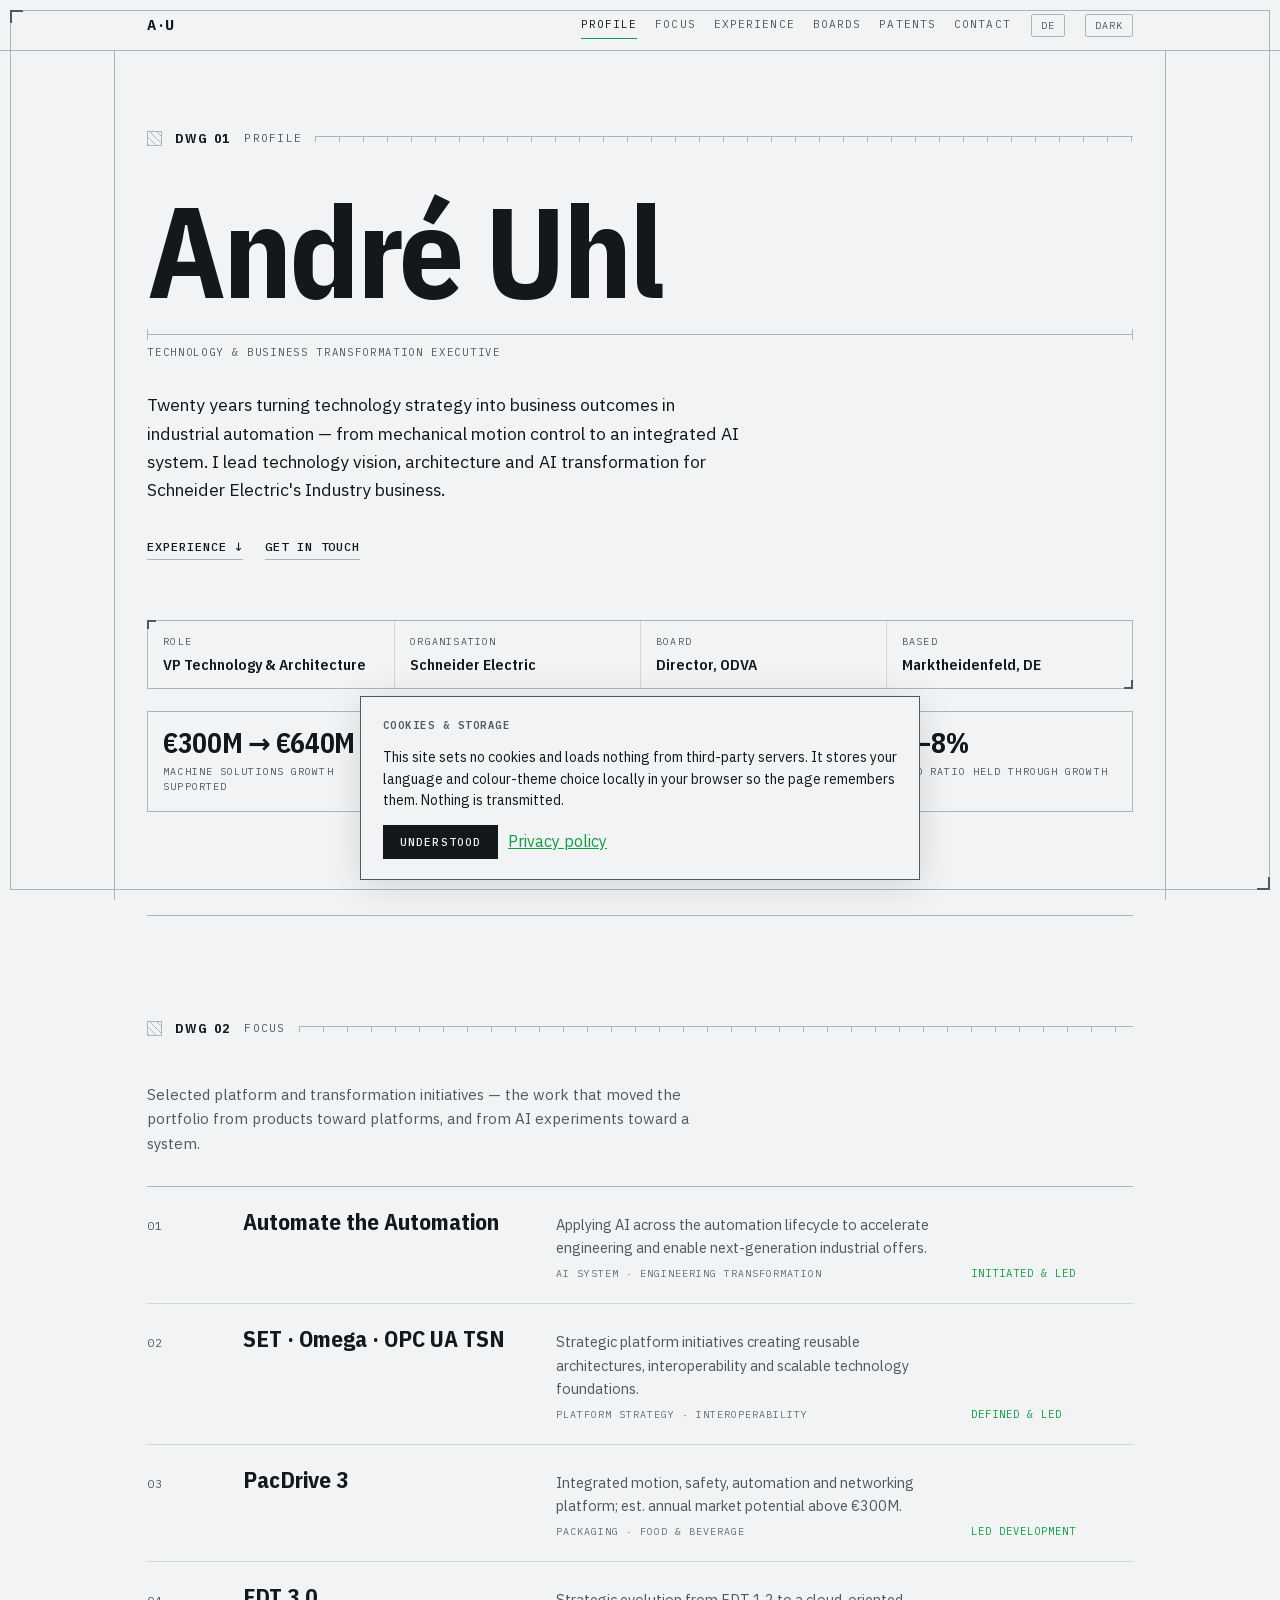
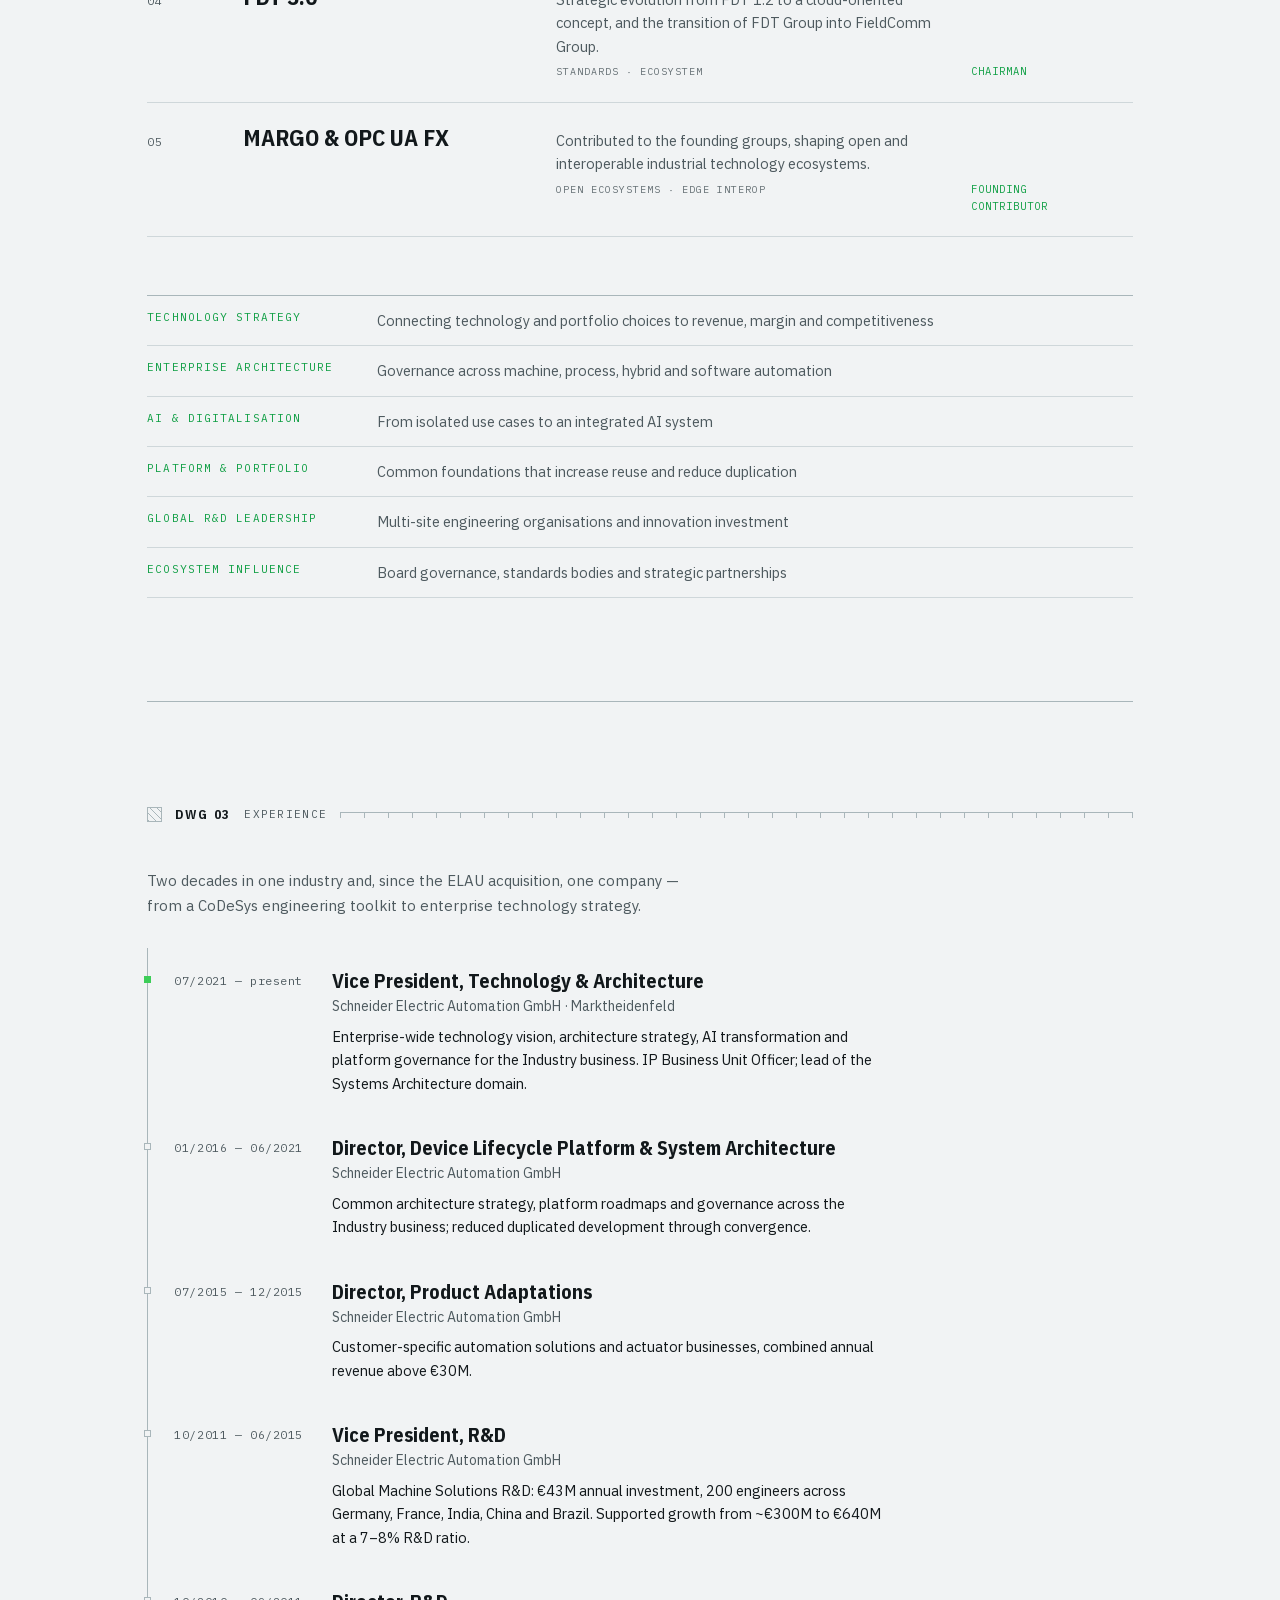
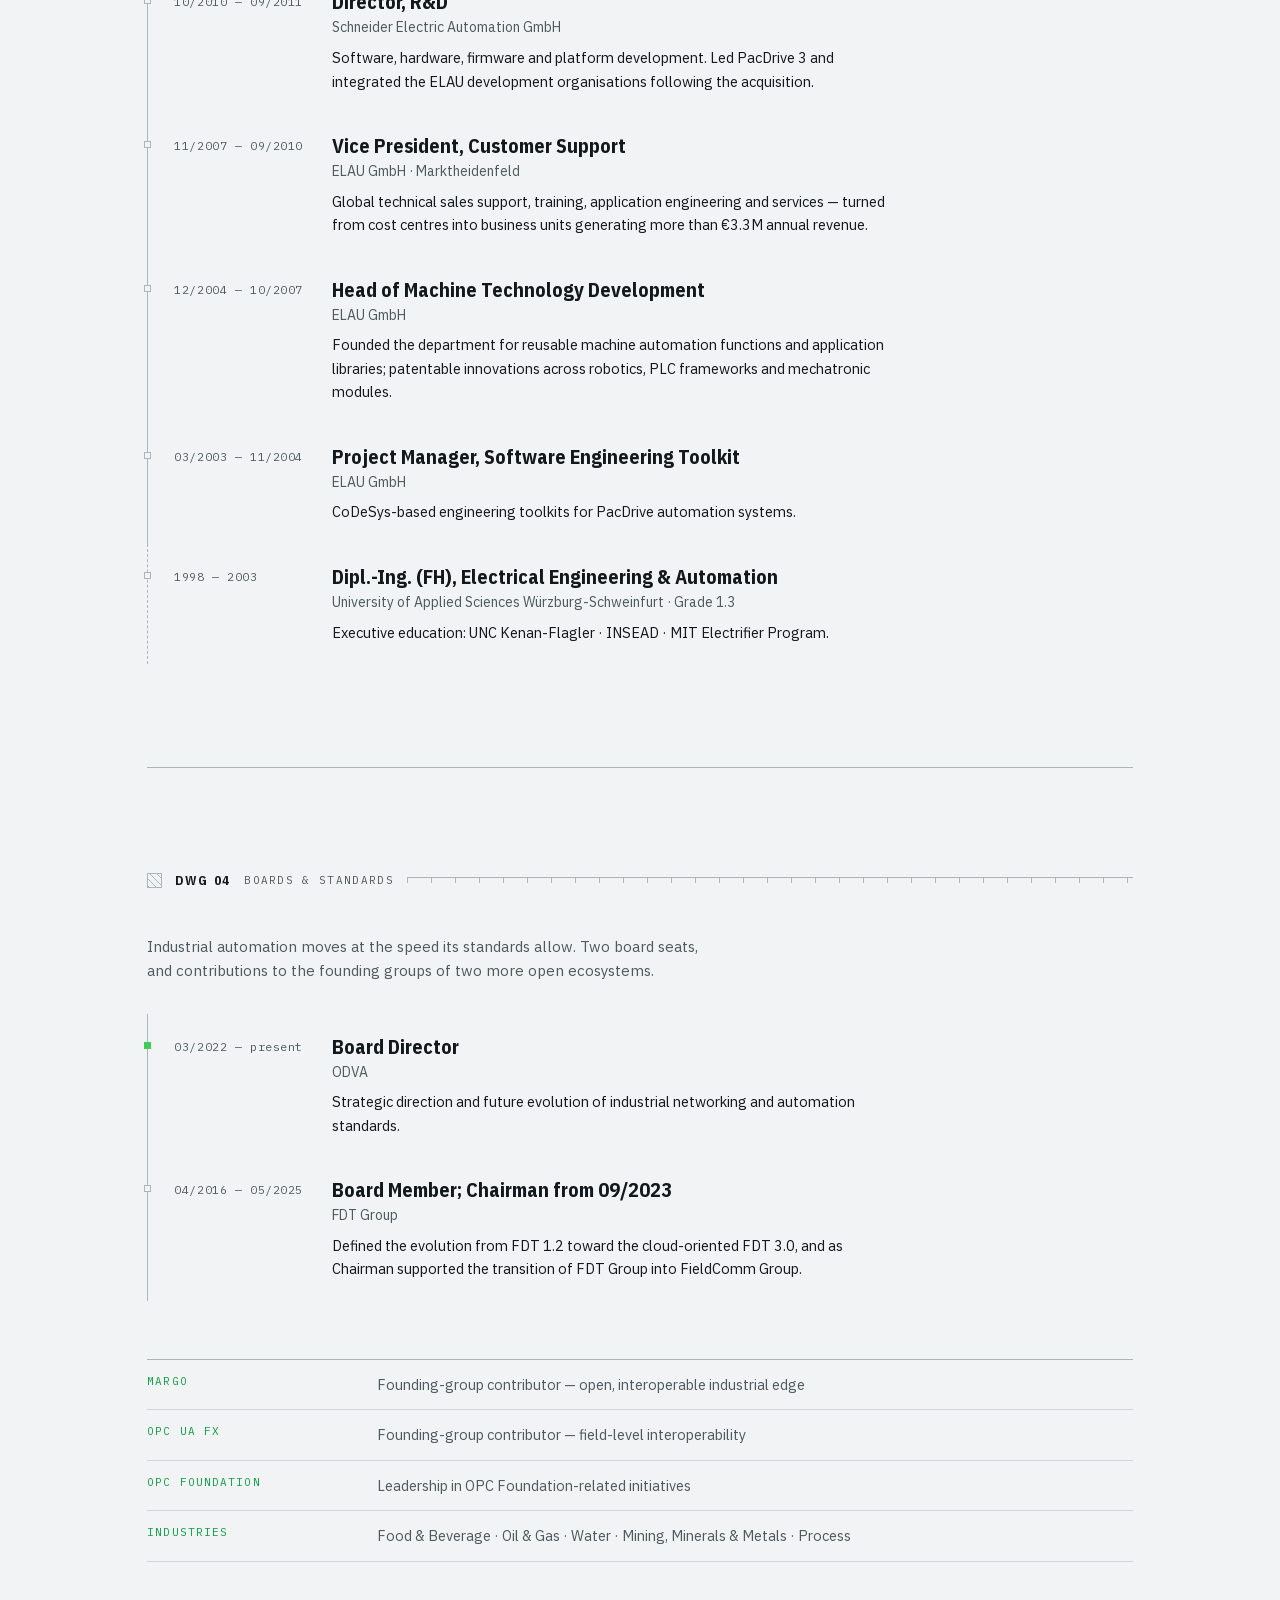
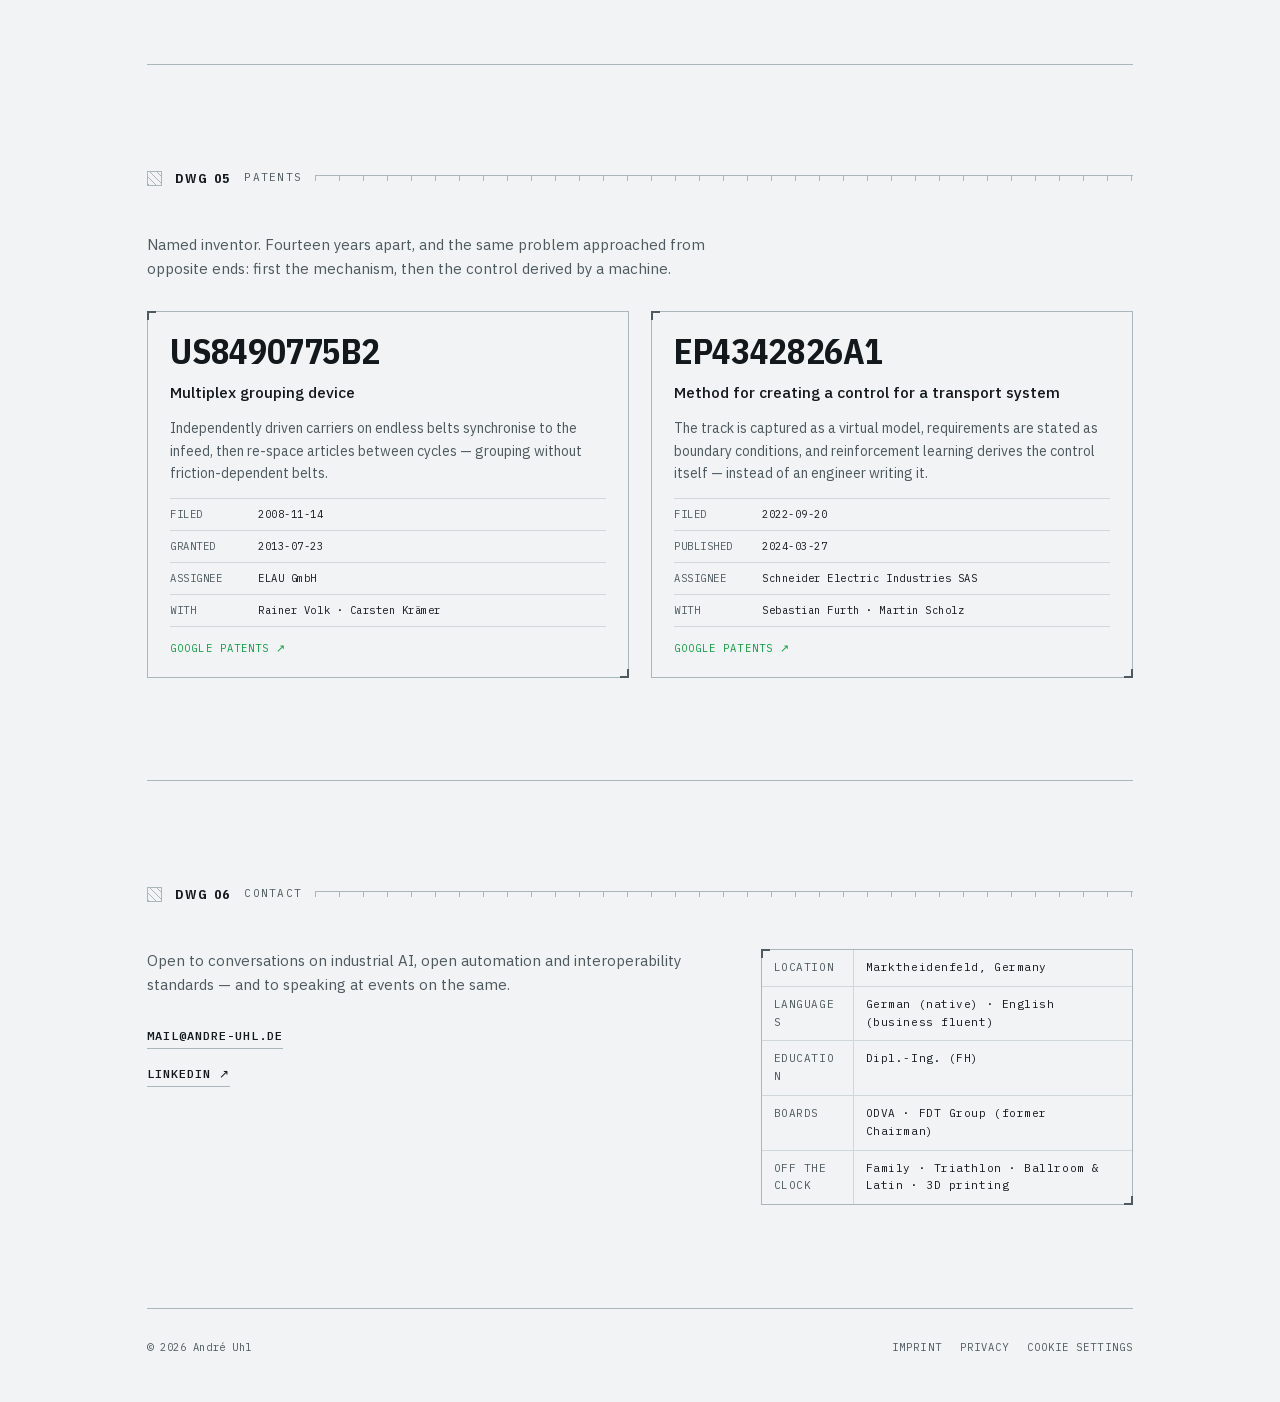
==== index.html @ a424da14 "Initial site Static personal site for André Uhl: profile, focus areas, career, boards, patents and c" ====
<!DOCTYPE html>
<html lang="en">
<head>
<meta charset="utf-8">
<meta name="viewport" content="width=device-width, initial-scale=1">
<title>André Uhl — VP Technology &amp; Architecture, Schneider Electric</title>
<meta name="description" content="André Uhl — Vice President, Technology &amp; Architecture at Schneider Electric. Industrial automation, AI transformation, platform strategy and enterprise architecture.">
<meta name="author" content="André Uhl">
<link rel="canonical" href="https://andre-uhl.de/">
<meta name="theme-color" content="#F1F3F4" media="(prefers-color-scheme: light)">
<meta name="theme-color" content="#0F1518" media="(prefers-color-scheme: dark)">
<link rel="icon" href="data:image/svg+xml,%3Csvg xmlns='http://www.w3.org/2000/svg' viewBox='0 0 64 64'%3E%3Crect width='64' height='64' fill='%230E9E43'/%3E%3Ctext x='32' y='45' font-family='monospace' font-size='30' font-weight='bold' text-anchor='middle' fill='white'%3EAU%3C/text%3E%3C/svg%3E">
<meta property="og:type" content="profile">
<meta property="og:url" content="https://andre-uhl.de/">
<meta property="og:title" content="André Uhl — VP Technology &amp; Architecture, Schneider Electric">
<meta property="og:description" content="Twenty years turning technology strategy into business outcomes in industrial automation — from mechanical motion control to an integrated AI system.">
<meta property="og:locale" content="en_GB">
<meta name="twitter:card" content="summary">
<link rel="preload" href="fonts/ibm-plex-sans-condensed-700.woff2" as="font" type="font/woff2" crossorigin>
<link rel="preload" href="fonts/ibm-plex-sans-400.woff2" as="font" type="font/woff2" crossorigin>

<script>
/* Applied before first paint so a saved theme never flashes the wrong ground. */
(function () {
  try {
    var t = localStorage.getItem('au-theme');
    if (t === 'dark' || t === 'light') document.documentElement.setAttribute('data-theme', t);
  } catch (e) {}
})();
</script>

<link rel="stylesheet" href="style.css">

</head>
<body>

<a class="skip" href="#profile">Skip to content</a>

<div class="rules" aria-hidden="true"><div class="rules-inner"><span></span></div></div>
<div class="sheet-frame" aria-hidden="true"></div>

<div class="xhair" id="xh" aria-hidden="true">
  <div class="xh-v" id="xhV"></div>
  <div class="xh-h" id="xhH"></div>
  <div class="xh-r" id="xhR">X 0000 · Y 0000</div>
</div>

<div class="gauge" aria-hidden="true">
  <div class="gauge-track"></div>
  <div class="gauge-tick" id="gTick"></div>
  <div class="gauge-pct"  id="gPct">000%</div>
</div>

<header id="hdr">
  <div class="bar">
    <span class="mark">A·U</span>
    <nav id="nav">
      <a href="#profile">Profile</a>
      <a href="#focus">Focus</a>
      <a href="#experience">Experience</a>
      <a href="#boards">Boards</a>
      <a href="#patents">Patents</a>
      <a href="#contact">Contact</a>
    </nav>
    <button class="toggle" id="langBtn" type="button" aria-label="Sprache wechseln / Switch language">DE</button>
    <button class="toggle" id="themeBtn" type="button" aria-label="Switch colour theme">Dark</button>
  </div>
</header>

<main class="wrap">

  <!-- ============ 01 · PROFILE ============ -->
  <section id="profile" class="hero">
    <div class="sheet-no"><em aria-hidden="true"></em><b>DWG 01</b><i>Profile</i><u aria-hidden="true"></u></div>

    <h1><span class="n">André&nbsp;Uhl<span class="ext" aria-hidden="true"><i></i><i></i><b id="wLabel">&nbsp;</b></span></span></h1>

    <div class="dim">
      <div class="dim-line"></div>
      <span class="dim-label">Technology &amp; Business Transformation Executive</span>
    </div>

    <p class="pitch">
      Twenty years turning technology strategy into business outcomes in industrial
      automation — from mechanical motion control to an integrated AI system.
      I lead technology vision, architecture and AI transformation for Schneider
      Electric's Industry business.
    </p>

    <div class="hero-actions">
      <a class="link" href="#experience">Experience ↓</a>
      <a class="link" href="#contact">Get in touch</a>
    </div>

    <dl class="idstrip reg">
      <div><dt>Role</dt><dd>VP Technology &amp; Architecture</dd></div>
      <div><dt>Organisation</dt><dd>Schneider Electric</dd></div>
      <div><dt>Board</dt><dd>Director, ODVA</dd></div>
      <div><dt>Based</dt><dd>Marktheidenfeld, DE</dd></div>
    </dl>

    <div class="metrics">
      <div><b>€300M → €640M</b><span>Machine Solutions growth supported</span></div>
      <div><b>€43M</b><span>Annual R&amp;D investment directed</span></div>
      <div><b>200 / 5</b><span>Engineers led, across five countries</span></div>
      <div><b>7–8%</b><span>R&amp;D ratio held through growth</span></div>
    </div>
  </section>

  <!-- ============ 02 · FOCUS ============ -->
  <section id="focus">
    <div class="sheet-no"><em aria-hidden="true"></em><b>DWG 02</b><i>Focus</i><u aria-hidden="true"></u></div>
    <p class="lede">
      Selected platform and transformation initiatives — the work that moved the
      portfolio from products toward platforms, and from AI experiments toward a system.
    </p>

    <div class="plist">
      <div class="prow">
        <span class="p-item">01</span>
        <span class="p-name">Automate the Automation</span>
        <span class="p-desc">Applying AI across the automation lifecycle to accelerate engineering and enable next-generation industrial offers.</span>
        <span class="p-spec">AI system · Engineering transformation</span>
        <span class="p-stat">Initiated &amp; led</span>
      </div>
      <div class="prow">
        <span class="p-item">02</span>
        <span class="p-name">SET · Omega · OPC UA TSN</span>
        <span class="p-desc">Strategic platform initiatives creating reusable architectures, interoperability and scalable technology foundations.</span>
        <span class="p-spec">Platform strategy · Interoperability</span>
        <span class="p-stat">Defined &amp; led</span>
      </div>
      <div class="prow">
        <span class="p-item">03</span>
        <span class="p-name">PacDrive 3</span>
        <span class="p-desc">Integrated motion, safety, automation and networking platform; est. annual market potential above €300M.</span>
        <span class="p-spec">Packaging · Food &amp; Beverage</span>
        <span class="p-stat">Led development</span>
      </div>
      <div class="prow">
        <span class="p-item">04</span>
        <span class="p-name">FDT 3.0</span>
        <span class="p-desc">Strategic evolution from FDT 1.2 to a cloud-oriented concept, and the transition of FDT Group into FieldComm Group.</span>
        <span class="p-spec">Standards · Ecosystem</span>
        <span class="p-stat">Chairman</span>
      </div>
      <div class="prow">
        <span class="p-item">05</span>
        <span class="p-name">MARGO &amp; OPC UA FX</span>
        <span class="p-desc">Contributed to the founding groups, shaping open and interoperable industrial technology ecosystems.</span>
        <span class="p-spec">Open ecosystems · Edge interop</span>
        <span class="p-stat">Founding contributor</span>
      </div>
    </div>

    <dl class="caps">
      <div class="cap"><dt>Technology strategy</dt><dd>Connecting technology and portfolio choices to revenue, margin and competitiveness</dd></div>
      <div class="cap"><dt>Enterprise architecture</dt><dd>Governance across machine, process, hybrid and software automation</dd></div>
      <div class="cap"><dt>AI &amp; digitalisation</dt><dd>From isolated use cases to an integrated AI system</dd></div>
      <div class="cap"><dt>Platform &amp; portfolio</dt><dd>Common foundations that increase reuse and reduce duplication</dd></div>
      <div class="cap"><dt>Global R&amp;D leadership</dt><dd>Multi-site engineering organisations and innovation investment</dd></div>
      <div class="cap"><dt>Ecosystem influence</dt><dd>Board governance, standards bodies and strategic partnerships</dd></div>
    </dl>
  </section>

  <!-- ============ 03 · EXPERIENCE ============ -->
  <section id="experience">
    <div class="sheet-no"><em aria-hidden="true"></em><b>DWG 03</b><i>Experience</i><u aria-hidden="true"></u></div>
    <p class="lede">
      Two decades in one industry and, since the ELAU acquisition, one company —
      from a CoDeSys engineering toolkit to enterprise technology strategy.
    </p>

    <div class="tl">
      <div class="trow now">
        <span class="t-year">07/2021 — present</span>
        <span>
          <span class="t-role">Vice President, Technology &amp; Architecture</span>
          <span class="t-org">Schneider Electric Automation GmbH · Marktheidenfeld</span>
          <span class="t-note">Enterprise-wide technology vision, architecture strategy, AI transformation and platform governance for the Industry business. IP Business Unit Officer; lead of the Systems Architecture domain.</span>
        </span>
      </div>
      <div class="trow">
        <span class="t-year">01/2016 — 06/2021</span>
        <span>
          <span class="t-role">Director, Device Lifecycle Platform &amp; System Architecture</span>
          <span class="t-org">Schneider Electric Automation GmbH</span>
          <span class="t-note">Common architecture strategy, platform roadmaps and governance across the Industry business; reduced duplicated development through convergence.</span>
        </span>
      </div>
      <div class="trow">
        <span class="t-year">07/2015 — 12/2015</span>
        <span>
          <span class="t-role">Director, Product Adaptations</span>
          <span class="t-org">Schneider Electric Automation GmbH</span>
          <span class="t-note">Customer-specific automation solutions and actuator businesses, combined annual revenue above €30M.</span>
        </span>
      </div>
      <div class="trow">
        <span class="t-year">10/2011 — 06/2015</span>
        <span>
          <span class="t-role">Vice President, R&amp;D</span>
          <span class="t-org">Schneider Electric Automation GmbH</span>
          <span class="t-note">Global Machine Solutions R&amp;D: €43M annual investment, 200 engineers across Germany, France, India, China and Brazil. Supported growth from ~€300M to €640M at a 7–8% R&amp;D ratio.</span>
        </span>
      </div>
      <div class="trow">
        <span class="t-year">10/2010 — 09/2011</span>
        <span>
          <span class="t-role">Director, R&amp;D</span>
          <span class="t-org">Schneider Electric Automation GmbH</span>
          <span class="t-note">Software, hardware, firmware and platform development. Led PacDrive 3 and integrated the ELAU development organisations following the acquisition.</span>
        </span>
      </div>
      <div class="trow">
        <span class="t-year">11/2007 — 09/2010</span>
        <span>
          <span class="t-role">Vice President, Customer Support</span>
          <span class="t-org">ELAU GmbH · Marktheidenfeld</span>
          <span class="t-note">Global technical sales support, training, application engineering and services — turned from cost centres into business units generating more than €3.3M annual revenue.</span>
        </span>
      </div>
      <div class="trow">
        <span class="t-year">12/2004 — 10/2007</span>
        <span>
          <span class="t-role">Head of Machine Technology Development</span>
          <span class="t-org">ELAU GmbH</span>
          <span class="t-note">Founded the department for reusable machine automation functions and application libraries; patentable innovations across robotics, PLC frameworks and mechatronic modules.</span>
        </span>
      </div>
      <div class="trow">
        <span class="t-year">03/2003 — 11/2004</span>
        <span>
          <span class="t-role">Project Manager, Software Engineering Toolkit</span>
          <span class="t-org">ELAU GmbH</span>
          <span class="t-note">CoDeSys-based engineering toolkits for PacDrive automation systems.</span>
        </span>
      </div>
      <div class="trow edu">
        <span class="t-year">1998 — 2003</span>
        <span>
          <span class="t-role">Dipl.-Ing. (FH), Electrical Engineering &amp; Automation</span>
          <span class="t-org">University of Applied Sciences Würzburg-Schweinfurt · Grade 1.3</span>
          <span class="t-note">Executive education: UNC Kenan-Flagler · INSEAD · MIT Electrifier Program.</span>
        </span>
      </div>
    </div>
  </section>

  <!-- ============ 04 · BOARDS ============ -->
  <section id="boards">
    <div class="sheet-no"><em aria-hidden="true"></em><b>DWG 04</b><i>Boards &amp; Standards</i><u aria-hidden="true"></u></div>
    <p class="lede">
      Industrial automation moves at the speed its standards allow. Two board seats,
      and contributions to the founding groups of two more open ecosystems.
    </p>

    <div class="tl">
      <div class="trow now">
        <span class="t-year">03/2022 — present</span>
        <span>
          <span class="t-role">Board Director</span>
          <span class="t-org">ODVA</span>
          <span class="t-note">Strategic direction and future evolution of industrial networking and automation standards.</span>
        </span>
      </div>
      <div class="trow">
        <span class="t-year">04/2016 — 05/2025</span>
        <span>
          <span class="t-role">Board Member; Chairman from 09/2023</span>
          <span class="t-org">FDT Group</span>
          <span class="t-note">Defined the evolution from FDT 1.2 toward the cloud-oriented FDT 3.0, and as Chairman supported the transition of FDT Group into FieldComm Group.</span>
        </span>
      </div>
    </div>

    <dl class="caps">
      <div class="cap"><dt>MARGO</dt><dd>Founding-group contributor — open, interoperable industrial edge</dd></div>
      <div class="cap"><dt>OPC UA FX</dt><dd>Founding-group contributor — field-level interoperability</dd></div>
      <div class="cap"><dt>OPC Foundation</dt><dd>Leadership in OPC Foundation-related initiatives</dd></div>
      <div class="cap"><dt>Industries</dt><dd>Food &amp; Beverage · Oil &amp; Gas · Water · Mining, Minerals &amp; Metals · Process</dd></div>
    </dl>
  </section>

  <!-- ============ 05 · PATENTS ============ -->
  <section id="patents">
    <div class="sheet-no"><em aria-hidden="true"></em><b>DWG 05</b><i>Patents</i><u aria-hidden="true"></u></div>
    <p class="lede">
      Named inventor. Fourteen years apart, and the same problem approached from
      opposite ends: first the mechanism, then the control derived by a machine.
    </p>

    <div class="pats">
      <a class="pat reg" href="https://patents.google.com/patent/US8490775B2/en" rel="noopener">
        <span class="pat-no">US8490775B2</span>
        <span class="pat-title">Multiplex grouping device</span>
        <p class="pat-sum">
          Independently driven carriers on endless belts synchronise to the infeed, then
          re-space articles between cycles — grouping without friction-dependent belts.
        </p>
        <dl class="pat-meta">
          <dt>Filed</dt><dd>2008-11-14</dd>
          <dt>Granted</dt><dd>2013-07-23</dd>
          <dt>Assignee</dt><dd>ELAU GmbH</dd>
          <dt>With</dt><dd>Rainer Volk · Carsten Krämer</dd>
        </dl>
        <span class="pat-go">Google Patents ↗</span>
      </a>

      <a class="pat reg" href="https://patents.google.com/patent/EP4342826A1/en" rel="noopener">
        <span class="pat-no">EP4342826A1</span>
        <span class="pat-title">Method for creating a control for a transport system</span>
        <p class="pat-sum">
          The track is captured as a virtual model, requirements are stated as boundary
          conditions, and reinforcement learning derives the control itself — instead of
          an engineer writing it.
        </p>
        <dl class="pat-meta">
          <dt>Filed</dt><dd>2022-09-20</dd>
          <dt>Published</dt><dd>2024-03-27</dd>
          <dt>Assignee</dt><dd>Schneider Electric Industries SAS</dd>
          <dt>With</dt><dd>Sebastian Furth · Martin Scholz</dd>
        </dl>
        <span class="pat-go">Google Patents ↗</span>
      </a>
    </div>
  </section>

  <!-- ============ 06 · CONTACT ============ -->
  <section id="contact">
    <div class="sheet-no"><em aria-hidden="true"></em><b>DWG 06</b><i>Contact</i><u aria-hidden="true"></u></div>

    <div class="contact-grid">
      <div>
        <p class="lede">
          Open to conversations on industrial AI, open automation and interoperability
          standards — and to speaking at events on the same.
        </p>
        <div class="contact-links">
          <a class="link" href="mailto:mail@andre-uhl.de">mail@andre-uhl.de</a>
          <a class="link" href="https://de.linkedin.com/in/andre-uhl-8403a011" rel="noopener">LinkedIn ↗</a>
        </div>
      </div>

      <div class="tblock reg">
        <dl>
          <dt>Location</dt><dd>Marktheidenfeld, Germany</dd>
          <dt>Languages</dt><dd>German (native) · English (business fluent)</dd>
          <dt>Education</dt><dd>Dipl.-Ing. (FH)</dd>
          <dt>Boards</dt><dd>ODVA · FDT Group (former Chairman)</dd>
          <dt>Off the clock</dt><dd>Family · Triathlon · Ballroom &amp; Latin · 3D printing</dd>
        </dl>
      </div>
    </div>
  </section>

  <footer>
    <p>© <span id="yr">2026</span> André Uhl</p>
    <nav class="foot-links">
      <a href="impressum.html">Imprint</a>
      <a href="datenschutz.html">Privacy</a>
      <button type="button" id="consentReopen">Cookie settings</button>
    </nav>
  </footer>

</main>

<div class="consent" id="consent" role="region" aria-labelledby="consentTitle" hidden>
  <h2 id="consentTitle">Cookies &amp; storage</h2>
  <p id="consentBody">
    This site sets no cookies and loads nothing from third-party servers. It stores
    your language and colour-theme choice locally in your browser so the page
    remembers them. Nothing is transmitted.
  </p>
  <div class="consent-actions">
    <button class="btn" id="consentAccept" type="button">Understood</button>
    <button class="btn btn-ghost" id="consentReject" type="button" hidden>Essential only</button>
    <a href="datenschutz.html" id="consentMore">Privacy policy</a>
  </div>
</div>

<script>
(function () {
  var root = document.documentElement;
  var btn  = document.getElementById('themeBtn');
  var mqD  = window.matchMedia('(prefers-color-scheme: dark)');
  var mqM  = window.matchMedia('(prefers-reduced-motion: reduce)');

  /* ---- theme -------------------------------------------------- */
  function isDark() {
    var t = root.getAttribute('data-theme');
    return t ? t === 'dark' : mqD.matches;
  }
  function label() { btn.textContent = isDark() ? 'Light' : 'Dark'; }
  label();

  btn.addEventListener('click', function () {
    var next = isDark() ? 'light' : 'dark';
    root.setAttribute('data-theme', next);
    try { localStorage.setItem('au-theme', next); } catch (e) {}
    label();
  });
  mqD.addEventListener('change', label);

  document.getElementById('yr').textContent = new Date().getFullYear();

  /* ---- configuration ----------------------------------------- */
  /* Flip to true only when a real analytics tool is added. The notice then
     becomes a genuine two-choice consent gate instead of an FYI. */
  var ANALYTICS_ENABLED = false;

  /* ---- i18n --------------------------------------------------- */
  var DE = {
  "Skip to content": "Zum Inhalt springen",
  "Profile": "Profil",
  "Focus": "Schwerpunkte",
  "Experience": "Werdegang",
  "Boards": "Gremien",
  "Patents": "Patente",
  "Contact": "Kontakt",
  "Dark": "Dunkel",
  "Light": "Hell",
  "Technology & Business Transformation Executive": "Executive für Technologie- und Business-Transformation",
  "Twenty years turning technology strategy into business outcomes in industrial automation — from mechanical motion control to an integrated AI system. I lead technology vision, architecture and AI transformation for Schneider Electric's Industry business.": "Seit zwanzig Jahren übersetze ich Technologiestrategie in messbare Geschäftsergebnisse der industriellen Automatisierung — von mechanischer Antriebstechnik bis zu einem integrierten KI-System. Ich verantworte Technologievision, Architektur und KI-Transformation für das Industriegeschäft von Schneider Electric.",
  "Experience ↓": "Werdegang ↓",
  "Get in touch": "Kontakt aufnehmen",
  "Role": "Position",
  "VP Technology & Architecture": "VP Technologie & Architektur",
  "Organisation": "Unternehmen",
  "Board": "Gremium",
  "Based": "Standort",
  "Machine Solutions growth supported": "Begleitetes Wachstum Machine Solutions",
  "Annual R&D investment directed": "Verantwortetes F&E-Budget p. a.",
  "Engineers led, across five countries": "Geführte Ingenieure in fünf Ländern",
  "R&D ratio held through growth": "F&E-Quote über das Wachstum gehalten",
  "Selected platform and transformation initiatives — the work that moved the portfolio from products toward platforms, and from AI experiments toward a system.": "Ausgewählte Plattform- und Transformationsinitiativen — die Arbeit, die das Portfolio von Produkten zu Plattformen geführt hat und von KI-Experimenten zu einem System.",
  "Applying AI across the automation lifecycle to accelerate engineering and enable next-generation industrial offers.": "KI über den gesamten Automatisierungslebenszyklus, um Engineering zu beschleunigen und Angebote der nächsten Generation zu ermöglichen.",
  "AI system · Engineering transformation": "KI-System · Engineering-Transformation",
  "Initiated & led": "Initiiert & geleitet",
  "Strategic platform initiatives creating reusable architectures, interoperability and scalable technology foundations.": "Strategische Plattforminitiativen für wiederverwendbare Architekturen, Interoperabilität und skalierbare Technologiegrundlagen.",
  "Platform strategy · Interoperability": "Plattformstrategie · Interoperabilität",
  "Defined & led": "Definiert & geleitet",
  "Integrated motion, safety, automation and networking platform; est. annual market potential above €300M.": "Integrierte Plattform für Motion, Safety, Automatisierung und Netzwerk; geschätztes Marktpotenzial über €300M p. a.",
  "Packaging · Food & Beverage": "Verpackung · Food & Beverage",
  "Led development": "Entwicklung geleitet",
  "Strategic evolution from FDT 1.2 to a cloud-oriented concept, and the transition of FDT Group into FieldComm Group.": "Strategische Weiterentwicklung von FDT 1.2 zu einem cloud-orientierten Konzept und Überführung der FDT Group in die FieldComm Group.",
  "Standards · Ecosystem": "Standards · Ökosystem",
  "Chairman": "Vorsitzender",
  "Contributed to the founding groups, shaping open and interoperable industrial technology ecosystems.": "Mitwirkung in den Gründungsgruppen zur Gestaltung offener und interoperabler industrieller Technologie-Ökosysteme.",
  "Open ecosystems · Edge interop": "Offene Ökosysteme · Edge-Interoperabilität",
  "Founding contributor": "Gründungsmitglied",
  "Technology strategy": "Technologiestrategie",
  "Connecting technology and portfolio choices to revenue, margin and competitiveness": "Technologie- und Portfolioentscheidungen mit Umsatz, Marge und Wettbewerbsfähigkeit verbinden",
  "Enterprise architecture": "Unternehmensarchitektur",
  "Governance across machine, process, hybrid and software automation": "Governance über Machine-, Process-, Hybrid- und Software-Automatisierung",
  "AI & digitalisation": "KI & Digitalisierung",
  "From isolated use cases to an integrated AI system": "Von isolierten Use Cases zu einem integrierten KI-System",
  "Platform & portfolio": "Plattform & Portfolio",
  "Common foundations that increase reuse and reduce duplication": "Gemeinsame Grundlagen für mehr Wiederverwendung und weniger Doppelarbeit",
  "Global R&D leadership": "Globale F&E-Führung",
  "Multi-site engineering organisations and innovation investment": "Standortübergreifende Engineering-Organisationen und Innovationsinvestitionen",
  "Ecosystem influence": "Einfluss im Ökosystem",
  "Board governance, standards bodies and strategic partnerships": "Gremienarbeit, Standardisierungsorganisationen und strategische Partnerschaften",
  "Two decades in one industry and, since the ELAU acquisition, one company — from a CoDeSys engineering toolkit to enterprise technology strategy.": "Zwei Jahrzehnte in einer Branche und, seit der ELAU-Übernahme, in einem Unternehmen — vom CoDeSys-Engineering-Toolkit zur Technologiestrategie auf Unternehmensebene.",
  "07/2021 — present": "07/2021 — heute",
  "03/2022 — present": "03/2022 — heute",
  "Vice President, Technology & Architecture": "Vice President, Technologie & Architektur",
  "Enterprise-wide technology vision, architecture strategy, AI transformation and platform governance for the Industry business. IP Business Unit Officer; lead of the Systems Architecture domain.": "Unternehmensweite Technologievision, Architekturstrategie, KI-Transformation und Plattform-Governance für das Industriegeschäft. IP Business Unit Officer; Leitung der Domäne Systemarchitektur.",
  "Director, Device Lifecycle Platform & System Architecture": "Director, Device Lifecycle Platform & Systemarchitektur",
  "Common architecture strategy, platform roadmaps and governance across the Industry business; reduced duplicated development through convergence.": "Gemeinsame Architekturstrategie, Plattform-Roadmaps und Governance im Industriegeschäft; weniger Doppelentwicklung durch Konvergenz.",
  "Director, Product Adaptations": "Director, Produktanpassungen",
  "Customer-specific automation solutions and actuator businesses, combined annual revenue above €30M.": "Kundenspezifische Automatisierungslösungen und Aktuatorik-Geschäfte mit einem Jahresumsatz von über €30M.",
  "Vice President, R&D": "Vice President, F&E",
  "Global Machine Solutions R&D: €43M annual investment, 200 engineers across Germany, France, India, China and Brazil. Supported growth from ~€300M to €640M at a 7–8% R&D ratio.": "Globale F&E für Machine Solutions: €43M Jahresbudget, 200 Ingenieure in Deutschland, Frankreich, Indien, China und Brasilien. Wachstum von ~€300M auf €640M bei einer F&E-Quote von 7–8 % begleitet.",
  "Director, R&D": "Director, F&E",
  "Software, hardware, firmware and platform development. Led PacDrive 3 and integrated the ELAU development organisations following the acquisition.": "Software-, Hardware-, Firmware- und Plattformentwicklung. Leitung von PacDrive 3 und Integration der ELAU-Entwicklungsorganisationen nach der Übernahme.",
  "Vice President, Customer Support": "Vice President, Kundenservice",
  "Global technical sales support, training, application engineering and services — turned from cost centres into business units generating more than €3.3M annual revenue.": "Globaler technischer Vertriebssupport, Schulung, Applikationstechnik und Services — von Kostenstellen zu Geschäftseinheiten mit über €3,3M Jahresumsatz entwickelt.",
  "Head of Machine Technology Development": "Leiter Maschinentechnologie-Entwicklung",
  "Founded the department for reusable machine automation functions and application libraries; patentable innovations across robotics, PLC frameworks and mechatronic modules.": "Aufbau der Abteilung für wiederverwendbare Maschinenautomatisierungsfunktionen und Applikationsbibliotheken; patentfähige Innovationen in Robotik, SPS-Frameworks und mechatronischen Modulen.",
  "Project Manager, Software Engineering Toolkit": "Projektleiter, Software Engineering Toolkit",
  "CoDeSys-based engineering toolkits for PacDrive automation systems.": "CoDeSys-basierte Engineering-Toolkits für PacDrive-Automatisierungssysteme.",
  "Dipl.-Ing. (FH), Electrical Engineering & Automation": "Dipl.-Ing. (FH), Elektrotechnik & Automatisierung",
  "University of Applied Sciences Würzburg-Schweinfurt · Grade 1.3": "Hochschule für angewandte Wissenschaften Würzburg-Schweinfurt · Note 1,3",
  "Executive education: UNC Kenan-Flagler · INSEAD · MIT Electrifier Program.": "Executive Education: UNC Kenan-Flagler · INSEAD · MIT Electrifier Program.",
  "Boards & Standards": "Gremien & Standards",
  "Industrial automation moves at the speed its standards allow. Two board seats, and contributions to the founding groups of two more open ecosystems.": "Industrielle Automatisierung bewegt sich im Tempo ihrer Standards. Zwei Gremiensitze und Mitwirkung in den Gründungsgruppen zweier weiterer offener Ökosysteme.",
  "Board Director": "Board Director",
  "Strategic direction and future evolution of industrial networking and automation standards.": "Strategische Ausrichtung und Weiterentwicklung industrieller Netzwerk- und Automatisierungsstandards.",
  "Board Member; Chairman from 09/2023": "Board Member; Vorsitzender ab 09/2023",
  "Defined the evolution from FDT 1.2 toward the cloud-oriented FDT 3.0, and as Chairman supported the transition of FDT Group into FieldComm Group.": "Weiterentwicklung von FDT 1.2 zum cloud-orientierten FDT 3.0 definiert und als Vorsitzender die Überführung der FDT Group in die FieldComm Group begleitet.",
  "Founding-group contributor — open, interoperable industrial edge": "Mitwirkung in der Gründungsgruppe — offene, interoperable Industrial Edge",
  "Founding-group contributor — field-level interoperability": "Mitwirkung in der Gründungsgruppe — Interoperabilität auf Feldebene",
  "Leadership in OPC Foundation-related initiatives": "Führungsrolle in Initiativen der OPC Foundation",
  "Industries": "Branchen",
  "Food & Beverage · Oil & Gas · Water · Mining, Minerals & Metals · Process": "Food & Beverage · Öl & Gas · Wasser · Bergbau, Mineralien & Metalle · Prozessindustrie",
  "Named inventor. Fourteen years apart, and the same problem approached from opposite ends: first the mechanism, then the control derived by a machine.": "Als Erfinder benannt. Vierzehn Jahre auseinander und dasselbe Problem von entgegengesetzten Seiten: erst der Mechanismus, dann die von einer Maschine hergeleitete Steuerung.",
  "Multiplex grouping device": "Multiplex-Gruppiervorrichtung",
  "Independently driven carriers on endless belts synchronise to the infeed, then re-space articles between cycles — grouping without friction-dependent belts.": "Unabhängig angetriebene Mitnehmer auf Endlosbändern synchronisieren sich auf den Zulauf und verteilen die Produkte zwischen den Zyklen neu — Gruppieren ohne reibschlüssige Bänder.",
  "Filed": "Angemeldet",
  "Granted": "Erteilt",
  "Assignee": "Anmelder",
  "With": "Mit",
  "Google Patents ↗": "Google Patents ↗",
  "Published": "Veröffentlicht",
  "Method for creating a control for a transport system": "Verfahren zur Erstellung einer Steuerung für ein Transportsystem",
  "The track is captured as a virtual model, requirements are stated as boundary conditions, and reinforcement learning derives the control itself — instead of an engineer writing it.": "Die Strecke wird als virtuelles Modell erfasst, Anforderungen werden als Randbedingungen formuliert, und Reinforcement Learning leitet die Steuerung selbst her — statt dass ein Ingenieur sie schreibt.",
  "Open to conversations on industrial AI, open automation and interoperability standards — and to speaking at events on the same.": "Offen für Gespräche über industrielle KI, offene Automatisierung und Interoperabilitätsstandards — und für Vorträge zu denselben Themen.",
  "Location": "Standort",
  "Languages": "Sprachen",
  "Education": "Ausbildung",
  "Marktheidenfeld, Germany": "Marktheidenfeld, Deutschland",
  "German (native) · English (business fluent)": "Deutsch (Muttersprache) · Englisch (verhandlungssicher)",
  "ODVA · FDT Group (former Chairman)": "ODVA · FDT Group (ehem. Vorsitzender)",
  "Off the clock": "Privat",
  "Family · Triathlon · Ballroom & Latin · 3D printing": "Familie · Triathlon · Standard & Latein · 3D-Druck",
  "Imprint": "Impressum",
  "Privacy": "Datenschutz"
};

  var UI = {
    consentTitle: { en: 'Cookies & storage', de: 'Cookies & Speicherung' },
    consentInfo: {
      en: 'This site sets no cookies and loads nothing from third-party servers. It stores your language and colour-theme choice locally in your browser so the page remembers them. Nothing is transmitted.',
      de: 'Diese Website setzt keine Cookies und lädt nichts von Servern Dritter. Ihre Sprach- und Farbschema-Auswahl wird lokal in Ihrem Browser gespeichert, damit die Seite sie sich merkt. Es werden keine Daten übertragen.'
    },
    consentAsk: {
      en: 'Essential storage keeps your language and theme choice in this browser. We would also like to measure visits anonymously. You choose.',
      de: 'Notwendige Speicherung merkt sich Sprache und Farbschema in diesem Browser. Zusätzlich möchten wir Besuche anonym messen. Sie entscheiden.'
    },
    accept:  { en: 'Understood', de: 'Verstanden' },
    acceptAll: { en: 'Accept all', de: 'Alle akzeptieren' },
    reject:  { en: 'Essential only', de: 'Nur notwendige' },
    more:    { en: 'Privacy policy', de: 'Datenschutzerklärung' },
    imprint: { en: 'Imprint', de: 'Impressum' },
    privacy: { en: 'Privacy', de: 'Datenschutz' },
    cookies: { en: 'Cookie settings', de: 'Cookie-Einstellungen' }
  };

  var origin = new WeakMap();
  function leaves() {
    var out = [];
    Array.prototype.forEach.call(
      document.querySelectorAll('main *, nav a, .skip, footer a, footer button'),
      function (el) { if (!el.children.length && el.textContent.trim()) out.push(el); }
    );
    return out;
  }
  function norm(t) { return t.replace(/\s+/g, ' ').trim(); }

  var lang = 'en';
  function applyLang(next) {
    lang = next;
    document.documentElement.setAttribute('lang', next === 'de' ? 'de' : 'en');
    leaves().forEach(function (el) {
      if (!origin.has(el)) origin.set(el, el.textContent);
      var src = norm(origin.get(el));
      if (next === 'de') { if (DE[src]) el.textContent = DE[src]; }
      else el.textContent = origin.get(el);
    });
    langBtn.textContent = next === 'de' ? 'EN' : 'DE';
    label();
    paintConsentText();
    try { localStorage.setItem('au-lang', next); } catch (e) {}
  }

  var langBtn = document.getElementById('langBtn');
  langBtn.addEventListener('click', function () { applyLang(lang === 'de' ? 'en' : 'de'); });

  /* ---- consent ------------------------------------------------ */
  var box = document.getElementById('consent');
  var cAccept = document.getElementById('consentAccept');
  var cReject = document.getElementById('consentReject');
  var cMore = document.getElementById('consentMore');
  var cTitle = document.getElementById('consentTitle');
  var cBody = document.getElementById('consentBody');
  var cReopen = document.getElementById('consentReopen');

  function t(k) { return UI[k][lang] || UI[k].en; }

  function paintConsentText() {
    cTitle.textContent = t('consentTitle');
    cBody.textContent = ANALYTICS_ENABLED ? t('consentAsk') : t('consentInfo');
    cAccept.textContent = ANALYTICS_ENABLED ? t('acceptAll') : t('accept');
    cReject.textContent = t('reject');
    cReject.hidden = !ANALYTICS_ENABLED;
    cMore.textContent = t('more');
    cReopen.textContent = t('cookies');
    var fl = document.querySelectorAll('.foot-links a');
    if (fl[0]) fl[0].textContent = t('imprint');
    if (fl[1]) fl[1].textContent = t('privacy');
  }

  function store(v) { try { localStorage.setItem('au-consent', v); } catch (e) {} }
  function stored() { try { return localStorage.getItem('au-consent'); } catch (e) { return null; } }

  window.auConsent = { analytics: stored() === 'all' };

  function close(v) { store(v); window.auConsent.analytics = (v === 'all'); box.hidden = true; }

  cAccept.addEventListener('click', function () { close(ANALYTICS_ENABLED ? 'all' : 'ack'); });
  cReject.addEventListener('click', function () { close('essential'); });
  cReopen.addEventListener('click', function () { box.hidden = false; cAccept.focus(); });

  if (!stored()) box.hidden = false;

  /* ---- start in the visitor's language ------------------------ */
  var saved = null;
  try { saved = localStorage.getItem('au-lang'); } catch (e) {}
  if (!saved && (navigator.language || '').toLowerCase().indexOf('de') === 0) saved = 'de';
  applyLang(saved === 'de' ? 'de' : 'en');


  /* ---- scroll gauge + header condense ------------------------ */
  var tick = document.getElementById('gTick');
  var pct  = document.getElementById('gPct');
  var hdr  = document.getElementById('hdr');
  var queued = false;

  function paint() {
    queued = false;
    var span = document.documentElement.scrollHeight - window.innerHeight;
    var p = span > 0 ? Math.min(1, Math.max(0, window.scrollY / span)) : 0;
    var pos = 'calc(' + p + ' * (100% - 14px))';
    tick.style.top = pos;
    pct.style.top  = pos;
    pct.textContent = String(Math.round(p * 100)).padStart(3, '0') + '%';
    hdr.classList.toggle('condensed', window.scrollY > 40);
  }
  function onScroll() { if (!queued) { queued = true; requestAnimationFrame(paint); } }

  paint();
  window.addEventListener('scroll', onScroll, { passive: true });
  window.addEventListener('resize', onScroll);

  /* ---- nav follows the sheet you are reading ------------------ */
  var links = {};
  Array.prototype.forEach.call(document.querySelectorAll('#nav a'), function (a) {
    links[a.getAttribute('href').slice(1)] = a;
  });
  if ('IntersectionObserver' in window) {
    var navObs = new IntersectionObserver(function (entries) {
      entries.forEach(function (e) {
        if (!e.isIntersecting) return;
        var a = links[e.target.id];
        if (!a) return;
        Object.keys(links).forEach(function (k) { links[k].classList.remove('on'); });
        a.classList.add('on');
      });
    }, { rootMargin: '-45% 0px -50% 0px' });
    Array.prototype.forEach.call(document.querySelectorAll('main section'), function (s) { navObs.observe(s); });

    var ruleObs = new IntersectionObserver(function (entries) {
      entries.forEach(function (e) {
        if (e.isIntersecting) { e.target.classList.add('seen'); ruleObs.unobserve(e.target); }
      });
    }, { rootMargin: '0px 0px -12% 0px' });
    Array.prototype.forEach.call(document.querySelectorAll('.sheet-no'), function (s) { ruleObs.observe(s); });
  }

  /* ---- name measurement readout ------------------------------ */
  var nameEl = document.querySelector('h1 .n');
  var wLabel = document.getElementById('wLabel');
  function measure() {
    if (nameEl && wLabel) wLabel.textContent = Math.round(nameEl.getBoundingClientRect().width) + ' PX';
  }
  measure();
  window.addEventListener('resize', measure);
  if (document.fonts && document.fonts.ready) document.fonts.ready.then(measure);

  /* ---- drafting crosshair ------------------------------------ */
  if (window.matchMedia('(pointer: fine)').matches && !mqM.matches && window.innerWidth >= 1024) {
    var xh = document.getElementById('xh');
    var xv = document.getElementById('xhV');
    var xhh = document.getElementById('xhH');
    var xr = document.getElementById('xhR');
    var mx = 0, my = 0, pending = false;

    function draw() {
      pending = false;
      xv.style.transform  = 'translateX(' + mx + 'px)';
      xhh.style.transform = 'translateY(' + my + 'px)';
      var flipX = mx > window.innerWidth - 130;
      var flipY = my > window.innerHeight - 40;
      xr.style.transform = 'translate(' + (mx + (flipX ? -122 : 12)) + 'px,' + (my + (flipY ? -30 : 12)) + 'px)';
      xr.textContent = 'X ' + String(Math.round(mx)).padStart(4, '0') +
                       ' · Y ' + String(Math.round(my)).padStart(4, '0');
    }

    window.addEventListener('mousemove', function (e) {
      mx = e.clientX; my = e.clientY;
      xh.classList.add('on');
      if (!pending) { pending = true; requestAnimationFrame(draw); }
    }, { passive: true });

    document.addEventListener('mouseleave', function () { xh.classList.remove('on'); });
  }
})();
</script>

</body>
</html>
---- style.css ----
/* ============================================================
   andre-uhl.de — "Engineered Grid"

   Fonts: IBM Plex (SIL Open Font License 1.1), self-hosted.
   No third-party requests are made by this page.
   ============================================================ */

@font-face {
  font-family: 'IBM Plex Mono';
  font-style: normal;
  font-weight: 400;
  font-display: swap;
  src: url('fonts/ibm-plex-mono-400.woff2') format('woff2');
  unicode-range: U+0000-00FF, U+0131, U+0152-0153, U+02BB-02BC, U+02C6, U+02DA, U+02DC, U+0304, U+0308, U+0329, U+2000-206F, U+20AC, U+2122, U+2191, U+2193, U+2212, U+2215, U+FEFF, U+FFFD;
}
@font-face {
  font-family: 'IBM Plex Mono';
  font-style: normal;
  font-weight: 500;
  font-display: swap;
  src: url('fonts/ibm-plex-mono-500.woff2') format('woff2');
  unicode-range: U+0000-00FF, U+0131, U+0152-0153, U+02BB-02BC, U+02C6, U+02DA, U+02DC, U+0304, U+0308, U+0329, U+2000-206F, U+20AC, U+2122, U+2191, U+2193, U+2212, U+2215, U+FEFF, U+FFFD;
}
@font-face {
  font-family: 'IBM Plex Mono';
  font-style: normal;
  font-weight: 600;
  font-display: swap;
  src: url('fonts/ibm-plex-mono-600.woff2') format('woff2');
  unicode-range: U+0000-00FF, U+0131, U+0152-0153, U+02BB-02BC, U+02C6, U+02DA, U+02DC, U+0304, U+0308, U+0329, U+2000-206F, U+20AC, U+2122, U+2191, U+2193, U+2212, U+2215, U+FEFF, U+FFFD;
}
@font-face {
  font-family: 'IBM Plex Sans';
  font-style: normal;
  font-weight: 400;
  font-display: swap;
  src: url('fonts/ibm-plex-sans-400.woff2') format('woff2');
  unicode-range: U+0000-00FF, U+0131, U+0152-0153, U+02BB-02BC, U+02C6, U+02DA, U+02DC, U+0304, U+0308, U+0329, U+2000-206F, U+20AC, U+2122, U+2191, U+2193, U+2212, U+2215, U+FEFF, U+FFFD;
}
@font-face {
  font-family: 'IBM Plex Sans';
  font-style: normal;
  font-weight: 500;
  font-display: swap;
  src: url('fonts/ibm-plex-sans-500.woff2') format('woff2');
  unicode-range: U+0000-00FF, U+0131, U+0152-0153, U+02BB-02BC, U+02C6, U+02DA, U+02DC, U+0304, U+0308, U+0329, U+2000-206F, U+20AC, U+2122, U+2191, U+2193, U+2212, U+2215, U+FEFF, U+FFFD;
}
@font-face {
  font-family: 'IBM Plex Sans';
  font-style: normal;
  font-weight: 600;
  font-display: swap;
  src: url('fonts/ibm-plex-sans-600.woff2') format('woff2');
  unicode-range: U+0000-00FF, U+0131, U+0152-0153, U+02BB-02BC, U+02C6, U+02DA, U+02DC, U+0304, U+0308, U+0329, U+2000-206F, U+20AC, U+2122, U+2191, U+2193, U+2212, U+2215, U+FEFF, U+FFFD;
}
@font-face {
  font-family: 'IBM Plex Sans Condensed';
  font-style: normal;
  font-weight: 600;
  font-display: swap;
  src: url('fonts/ibm-plex-sans-condensed-600.woff2') format('woff2');
  unicode-range: U+0000-00FF, U+0131, U+0152-0153, U+02BB-02BC, U+02C6, U+02DA, U+02DC, U+0304, U+0308, U+0329, U+2000-206F, U+20AC, U+2122, U+2191, U+2193, U+2212, U+2215, U+FEFF, U+FFFD;
}
@font-face {
  font-family: 'IBM Plex Sans Condensed';
  font-style: normal;
  font-weight: 700;
  font-display: swap;
  src: url('fonts/ibm-plex-sans-condensed-700.woff2') format('woff2');
  unicode-range: U+0000-00FF, U+0131, U+0152-0153, U+02BB-02BC, U+02C6, U+02DA, U+02DC, U+0304, U+0308, U+0329, U+2000-206F, U+20AC, U+2122, U+2191, U+2193, U+2212, U+2215, U+FEFF, U+FFFD;
}


*, *::before, *::after { box-sizing: border-box; }

:root {
  --paper:        #F1F3F4;
  --ink:          #12181B;
  --ink-soft:     #4E5A5F;
  --line:         #CFD7DA;
  --line-strong:  #A9B6BA;
  --accent:       #0E9E43;
  --accent-mark:  #3DCD58;
  --accent-wash:  rgba(14,158,67,.07);

  --sans: "IBM Plex Sans", ui-sans-serif, system-ui, -apple-system, "Segoe UI", Roboto, sans-serif;
  --cond: "IBM Plex Sans Condensed", "Arial Narrow", var(--sans);
  --mono: "IBM Plex Mono", ui-monospace, "SF Mono", Menlo, Consolas, monospace;

  --max:   1180px;
  --edge:  clamp(22px, 5vw, 76px);
  --inset: clamp(18px, 2.6vw, 38px);
  --pad:   calc(var(--edge) + var(--inset));
  --gap:   clamp(28px, 5vw, 60px);

  --hatch: repeating-linear-gradient(45deg, var(--line-strong) 0 1px, transparent 1px 5px);
}

@media (prefers-color-scheme: dark) {
  :root:not([data-theme="light"]) {
    --paper:       #0F1518;
    --ink:         #E7ECEE;
    --ink-soft:    #8B989E;
    --line:        #202A30;
    --line-strong: #35444B;
    --accent:      #4ED677;
    --accent-mark: #3DCD58;
    --accent-wash: rgba(78,214,119,.08);
  }
}
:root[data-theme="dark"] {
  --paper:       #0F1518;
  --ink:         #E7ECEE;
  --ink-soft:    #8B989E;
  --line:        #202A30;
  --line-strong: #35444B;
  --accent:      #4ED677;
  --accent-mark: #3DCD58;
  --accent-wash: rgba(78,214,119,.08);
}

html { -webkit-text-size-adjust: 100%; }

body {
  margin: 0; background: var(--paper); color: var(--ink);
  font-family: var(--sans); font-size: 16px; line-height: 1.62;
  -webkit-font-smoothing: antialiased;
}

/* ---------- sheet furniture ---------------------------------- */

.rules { position: fixed; inset: 0; z-index: 0; pointer-events: none; }
.rules-inner { height: 100%; max-width: var(--max); margin: 0 auto; padding: 0 var(--edge); display: grid; }
.rules-inner span {
  border-left: 1px solid var(--line-strong); border-right: 1px solid var(--line-strong);
  transform-origin: top center;
}

.sheet-frame { position: fixed; inset: 10px; z-index: 60; pointer-events: none; border: 1px solid var(--line-strong); }
.sheet-frame::before, .sheet-frame::after {
  content: ""; position: absolute; width: 13px; height: 13px; border: 0 solid var(--ink-soft);
}
.sheet-frame::before { top: -1px; left: -1px; border-top-width: 2px; border-left-width: 2px; }
.sheet-frame::after  { bottom: -1px; right: -1px; border-bottom-width: 2px; border-right-width: 2px; }

.xhair { position: fixed; inset: 0; z-index: 58; pointer-events: none; opacity: 0; transition: opacity .35s ease; }
.xhair.on { opacity: 1; }
.xh-v { position: absolute; top: 0; bottom: 0; left: 0; width: 1px; background: var(--line-strong); will-change: transform; }
.xh-h { position: absolute; left: 0; right: 0; top: 0; height: 1px; background: var(--line-strong); will-change: transform; }
.xh-r {
  position: absolute; left: 0; top: 0; will-change: transform;
  font-family: var(--mono); font-size: 9.5px; letter-spacing: .09em;
  color: var(--ink-soft); background: var(--paper);
  border: 1px solid var(--line); padding: 2px 6px; white-space: nowrap;
  font-variant-numeric: tabular-nums;
}

.gauge { position: fixed; right: 26px; top: 96px; bottom: 96px; z-index: 55; width: 34px; pointer-events: none; display: none; }
.gauge-track { position: absolute; right: 6px; top: 0; bottom: 0; width: 1px; background: var(--line-strong); }
.gauge-tick  { position: absolute; right: 2px; top: 0; width: 9px; height: 14px; border-right: 2px solid var(--accent); border-top: 1px solid var(--accent); border-bottom: 1px solid var(--accent); }
.gauge-pct {
  position: absolute; right: 18px; top: 0; margin-top: -3px;
  font-family: var(--mono); font-size: 10px; letter-spacing: .06em; color: var(--ink-soft);
  font-variant-numeric: tabular-nums; writing-mode: vertical-rl; text-orientation: sideways;
}
@media (min-width: 1360px) { .gauge { display: block; } }

.wrap { position: relative; z-index: 1; max-width: var(--max); margin: 0 auto; padding: 0 var(--pad); }

/* ---------- typographic primitives --------------------------- */

.tnum { font-variant-numeric: tabular-nums; }
a { color: inherit; }

.link {
  font-family: var(--mono); font-size: 12px; font-weight: 500;
  letter-spacing: .08em; text-transform: uppercase; text-decoration: none; color: var(--ink);
  border-bottom: 1px solid var(--line-strong); padding-bottom: 3px;
  transition: color .18s ease, border-color .18s ease;
}
.link:hover, .link:focus-visible { color: var(--accent); border-color: var(--accent); }

:focus-visible { outline: 2px solid var(--accent); outline-offset: 3px; }

.skip {
  position: absolute; left: -9999px; top: 0; z-index: 80;
  background: var(--paper); border: 1px solid var(--accent); padding: 9px 14px;
  font-family: var(--mono); font-size: 11px; text-transform: uppercase; letter-spacing: .1em; text-decoration: none;
}
.skip:focus { left: 14px; top: 14px; }

/* ---------- header ------------------------------------------- */

header { position: sticky; top: 0; z-index: 50; background: var(--paper); border-bottom: 1px solid var(--line-strong); }
.bar { max-width: var(--max); margin: 0 auto; padding: 13px var(--pad); display: flex; align-items: center; gap: 20px; transition: padding .25s ease; }
header.condensed .bar { padding-top: 7px; padding-bottom: 7px; }
.mark { font-family: var(--cond); font-weight: 700; font-size: 15px; letter-spacing: .16em; margin-right: auto; }

nav { display: flex; gap: 18px; }
nav a {
  position: relative; font-family: var(--mono); font-size: 11px; letter-spacing: .1em;
  text-transform: uppercase; text-decoration: none; color: var(--ink-soft); transition: color .2s ease;
}
nav a::after {
  content: ""; position: absolute; left: 0; right: 0; bottom: -5px; height: 1px;
  background: var(--accent); transform: scaleX(0); transform-origin: left; transition: transform .25s ease;
}
nav a:hover, nav a:focus-visible { color: var(--accent); }
nav a.on { color: var(--ink); }
nav a.on::after { transform: scaleX(1); }

.toggle {
  font-family: var(--mono); font-size: 10px; letter-spacing: .1em; text-transform: uppercase;
  color: var(--ink-soft); background: transparent; border: 1px solid var(--line-strong);
  padding: 4px 9px; cursor: pointer; border-radius: 2px;
  transition: color .18s ease, border-color .18s ease;
}
.toggle:hover { color: var(--accent); border-color: var(--accent); }

@media (max-width: 900px) { nav { display: none; } }

/* ---------- section scaffolding ------------------------------ */

section { scroll-margin-top: 64px; padding: clamp(56px, 8vw, 108px) 0; }
section + section { border-top: 1px solid var(--line-strong); }

.sheet-no { display: flex; align-items: center; gap: 13px; margin-bottom: clamp(26px, 4vw, 44px); }
.sheet-no em { width: 15px; height: 15px; border: 1px solid var(--line-strong); background-image: var(--hatch); flex: none; }
.sheet-no b { font-family: var(--cond); font-weight: 700; font-size: 13px; letter-spacing: .14em; }
.sheet-no i { font-family: var(--mono); font-style: normal; font-size: 11px; letter-spacing: .12em; text-transform: uppercase; color: var(--ink-soft); }
.sheet-no u {
  flex: 1; height: 6px; text-decoration: none;
  border-top: 1px solid var(--line-strong);
  background: linear-gradient(90deg, var(--line-strong) 1px, transparent 1px) 0 0 / 24px 5px repeat-x;
  transform-origin: left center;
}

.lede { max-width: 62ch; color: var(--ink-soft); font-size: 15px; margin: 0; }
.lede + .lede { margin-top: 14px; }

/* ---------- hero --------------------------------------------- */

.hero { padding-top: clamp(44px, 6vw, 78px); }

h1 { margin: 0; font-size: clamp(3.2rem, 13vw, 8rem); line-height: .9; }
h1 .n { position: relative; display: inline-block; font-family: var(--cond); font-weight: 700; letter-spacing: -.025em; }
h1 .ext { position: absolute; inset: 0; pointer-events: none; opacity: 0; transition: opacity .3s ease; }
h1 .n:hover .ext { opacity: 1; }
h1 .ext i { position: absolute; top: -14px; bottom: -22px; width: 1px; background: var(--accent); }
h1 .ext i:first-child { left: 0; }
h1 .ext i:last-of-type { right: 0; }
h1 .ext b {
  position: absolute; left: 50%; bottom: -40px; transform: translateX(-50%);
  font-family: var(--mono); font-size: 10px; font-weight: 500; letter-spacing: .1em;
  color: var(--accent); background: var(--paper); padding: 0 7px; white-space: nowrap; font-variant-numeric: tabular-nums;
}

.dim { margin: 26px 0 30px; }
.dim-line { position: relative; height: 1px; background: var(--line-strong); transform-origin: left center; }
.dim-line::before, .dim-line::after { content: ""; position: absolute; top: -5px; width: 1px; height: 11px; background: var(--line-strong); }
.dim-line::before { left: 0; }
.dim-line::after  { right: 0; }
.dim-label {
  display: block; margin-top: 9px;
  font-family: var(--mono); font-size: 10.5px; letter-spacing: .16em;
  text-transform: uppercase; color: var(--ink-soft);
}

.pitch { max-width: 54ch; font-size: 17.5px; margin: 0 0 32px; }
.hero-actions { display: flex; flex-wrap: wrap; gap: 22px; }

.idstrip {
  position: relative; margin: clamp(40px, 6vw, 60px) 0 0;
  display: grid; grid-template-columns: repeat(4, 1fr); border: 1px solid var(--line-strong);
}
.idstrip > div { padding: 13px 15px; border-left: 1px solid var(--line); display: grid; gap: 5px; }
.idstrip > div:first-child { border-left: 0; }
.idstrip dt { font-family: var(--mono); font-size: 10px; letter-spacing: .12em; text-transform: uppercase; color: var(--ink-soft); }
.idstrip dd { margin: 0; font-family: var(--cond); font-weight: 600; font-size: 15.5px; line-height: 1.25; }
@media (max-width: 900px) {
  .idstrip { grid-template-columns: repeat(2, 1fr); }
  .idstrip > div:nth-child(3) { border-left: 0; }
  .idstrip > div:nth-child(n+3) { border-top: 1px solid var(--line); }
}
@media (max-width: 480px) {
  .idstrip { grid-template-columns: 1fr; }
  .idstrip > div { border-left: 0; }
  .idstrip > div + div { border-top: 1px solid var(--line); }
}

/* corner registration ticks */
.reg { position: relative; }
.reg::before, .reg::after { content: ""; position: absolute; width: 9px; height: 9px; border: 0 solid var(--ink-soft); }
.reg::before { top: -1px; left: -1px; border-top-width: 2px; border-left-width: 2px; }
.reg::after  { bottom: -1px; right: -1px; border-bottom-width: 2px; border-right-width: 2px; }

/* ---------- metrics ------------------------------------------ */

.metrics { margin-top: 22px; display: grid; grid-template-columns: repeat(4, minmax(0, 1fr)); border: 1px solid var(--line-strong); }
.metrics > div { padding: 17px 15px; border-left: 1px solid var(--line); display: grid; gap: 7px; align-content: start; }
.metrics > div:first-child { border-left: 0; }
.metrics b {
  font-family: var(--cond); font-weight: 700; font-size: clamp(1.25rem, 2.35vw, 1.7rem);
  line-height: 1.05; letter-spacing: -.015em; font-variant-numeric: tabular-nums;
  text-wrap: balance;
}
.metrics span { font-family: var(--mono); font-size: 10px; letter-spacing: .11em; text-transform: uppercase; color: var(--ink-soft); line-height: 1.5; }
@media (max-width: 900px) {
  .metrics { grid-template-columns: repeat(2, 1fr); }
  .metrics > div:nth-child(3) { border-left: 0; }
  .metrics > div:nth-child(n+3) { border-top: 1px solid var(--line); }
}
@media (max-width: 460px) {
  .metrics { grid-template-columns: 1fr; }
  .metrics > div { border-left: 0; }
  .metrics > div + div { border-top: 1px solid var(--line); }
}

/* ---------- parts list --------------------------------------- */

.plist { margin-top: 30px; border-top: 1px solid var(--line-strong); }

.prow {
  position: relative; display: grid; gap: 5px 22px;
  grid-template-columns: 74px minmax(0, 1fr);
  padding: 21px 34px 21px 0; border-bottom: 1px solid var(--line);
  transition: background .2s ease, padding-left .2s ease;
}
@media (min-width: 900px) {
  .prow { grid-template-columns: 74px minmax(0, 1fr) minmax(0, 1.35fr) 128px; align-items: baseline; }
  .p-spec { grid-column: 3; }
}
.prow::before {
  content: ""; position: absolute; left: 0; top: 0; bottom: -1px; width: 3px;
  background-image: var(--hatch); background-color: var(--accent-wash);
  transform: scaleY(0); transform-origin: top; transition: transform .24s ease;
}
.prow:hover, .prow:focus-within { background: var(--accent-wash); padding-left: 15px; }
.prow:hover::before, .prow:focus-within::before { transform: scaleY(1); }

.p-item { font-family: var(--mono); font-size: 11.5px; letter-spacing: .06em; color: var(--ink-soft); font-variant-numeric: tabular-nums; }
.p-name { font-family: var(--cond); font-weight: 700; font-size: 23px; line-height: 1.15; }
.p-desc { color: var(--ink-soft); font-size: 14.5px; }
.p-spec { font-family: var(--mono); font-size: 10px; letter-spacing: .1em; text-transform: uppercase; color: var(--ink-soft); opacity: .85; }
.p-stat { font-family: var(--mono); font-size: 10.5px; letter-spacing: .1em; text-transform: uppercase; color: var(--accent); }

@media (max-width: 899px) {
  .p-name, .p-desc, .p-spec, .p-stat { grid-column: 2; }
  .p-item { grid-row: span 4; }
}

/* ---------- capability list ---------------------------------- */

.caps { margin: clamp(38px, 5vw, 58px) 0 0; border-top: 1px solid var(--line-strong); }
.cap { display: grid; gap: 2px 20px; grid-template-columns: 210px minmax(0, 1fr); padding: 13px 0; border-bottom: 1px solid var(--line); }
.cap dt { font-family: var(--mono); font-size: 11px; letter-spacing: .1em; text-transform: uppercase; color: var(--accent); }
.cap dd { margin: 0; font-size: 14.5px; color: var(--ink-soft); }
@media (max-width: 680px) { .cap { grid-template-columns: 1fr; } }

/* ---------- timeline ----------------------------------------- */

.tl { margin-top: 30px; }
.trow {
  position: relative; display: grid; gap: 5px 26px;
  grid-template-columns: 132px minmax(0, 1fr);
  padding: 20px 0 20px 26px; border-left: 1px solid var(--line-strong);
}
.trow::before {
  content: ""; position: absolute; left: -4px; top: 28px;
  width: 7px; height: 7px; background: var(--paper); border: 1px solid var(--line-strong);
}
.trow.now::before { background: var(--accent-mark); border-color: var(--accent-mark); }
.trow.edu { border-left-style: dashed; }
.t-year { font-family: var(--mono); font-size: 11.5px; letter-spacing: .05em; color: var(--ink-soft); font-variant-numeric: tabular-nums; padding-top: 4px; }
.t-role { font-family: var(--cond); font-weight: 700; font-size: 20px; line-height: 1.25; display: block; }
.t-org  { font-size: 14px; color: var(--ink-soft); display: block; margin-top: 2px; }
.t-note { font-size: 14.5px; margin-top: 7px; display: block; max-width: 62ch; }
@media (max-width: 680px) { .trow { grid-template-columns: 1fr; } }

/* ---------- patents ------------------------------------------ */

.pats { margin-top: 30px; display: grid; gap: 22px; grid-template-columns: repeat(2, minmax(0, 1fr)); }
@media (max-width: 880px) { .pats { grid-template-columns: 1fr; } }

.pat { border: 1px solid var(--line-strong); padding: 22px 22px 20px; display: grid; gap: 13px; align-content: start; text-decoration: none; transition: background .2s ease; }
.pat:hover, .pat:focus-visible { background: var(--accent-wash); }
.pat-no { font-family: var(--cond); font-weight: 700; font-size: clamp(1.55rem, 3.4vw, 2.2rem); line-height: 1; letter-spacing: -.01em; }
.pat-title { font-size: 15.5px; line-height: 1.4; font-weight: 500; }
.pat-sum { margin: 0; font-size: 14px; color: var(--ink-soft); }
.pat-meta { margin: 0; display: grid; grid-template-columns: 88px minmax(0, 1fr); font-family: var(--mono); font-size: 10.5px; letter-spacing: .05em; border-top: 1px solid var(--line); }
.pat-meta dt { padding: 7px 10px 7px 0; color: var(--ink-soft); text-transform: uppercase; border-bottom: 1px solid var(--line); }
.pat-meta dd { margin: 0; padding: 7px 0; border-bottom: 1px solid var(--line); overflow-wrap: anywhere; font-variant-numeric: tabular-nums; }
.pat-go { font-family: var(--mono); font-size: 10.5px; letter-spacing: .1em; text-transform: uppercase; color: var(--accent); }

/* ---------- contact + title block ---------------------------- */

.contact-grid { display: grid; gap: var(--gap); grid-template-columns: minmax(0, 1fr) minmax(280px, 372px); align-items: start; }
@media (max-width: 880px) { .contact-grid { grid-template-columns: 1fr; } }

.tblock { border: 1px solid var(--line-strong); }
.tblock dl { margin: 0; display: grid; grid-template-columns: 92px minmax(0, 1fr); font-family: var(--mono); font-size: 11px; letter-spacing: .05em; }
.tblock dt, .tblock dd { margin: 0; padding: 9px 12px; border-top: 1px solid var(--line); overflow-wrap: anywhere; }
.tblock dt { color: var(--ink-soft); text-transform: uppercase; border-right: 1px solid var(--line); }
.tblock dt:first-of-type, .tblock dt:first-of-type + dd { border-top: 0; }

.contact-links { display: grid; gap: 15px; margin-top: 28px; justify-items: start; }

footer { border-top: 1px solid var(--line-strong); padding: 30px 0 46px; display: flex; flex-wrap: wrap; gap: 14px 34px; align-items: center; }
footer p { margin: 0; font-family: var(--mono); font-size: 10.5px; letter-spacing: .05em; color: var(--ink-soft); }

.foot-links { display: flex; flex-wrap: wrap; gap: 18px; margin-left: auto; }
.foot-links a, .foot-links button {
  font-family: var(--mono); font-size: 10.5px; letter-spacing: .1em; text-transform: uppercase;
  color: var(--ink-soft); text-decoration: none; background: none; border: 0; padding: 0;
  cursor: pointer; transition: color .18s ease;
}
.foot-links a:hover, .foot-links button:hover,
.foot-links a:focus-visible, .foot-links button:focus-visible { color: var(--accent); }

/* ---------- consent notice ----------------------------------- */

.consent {
  position: fixed; left: 20px; right: 20px; bottom: 20px; z-index: 70;
  max-width: 560px; margin: 0 auto;
  background: var(--paper); border: 1px solid var(--ink-soft);
  padding: 20px 22px; display: grid; gap: 13px;
  box-shadow: 0 6px 34px rgba(0,0,0,.13);
}
.consent[hidden] { display: none; }
.consent h2 {
  margin: 0; font-family: var(--mono); font-size: 10.5px; font-weight: 600;
  letter-spacing: .14em; text-transform: uppercase; color: var(--ink-soft);
}
.consent p { margin: 0; font-size: 14px; line-height: 1.55; }
.consent-actions { display: flex; flex-wrap: wrap; gap: 10px; align-items: center; }
.btn {
  font-family: var(--mono); font-size: 11px; font-weight: 500; letter-spacing: .1em;
  text-transform: uppercase; padding: 9px 16px; cursor: pointer;
  border: 1px solid var(--ink); background: var(--ink); color: var(--paper);
  transition: opacity .18s ease;
}
.btn:hover { opacity: .82; }
.btn-ghost { background: transparent; color: var(--ink); border-color: var(--line-strong); }
.btn-ghost:hover { border-color: var(--accent); color: var(--accent); opacity: 1; }
.consent a { color: var(--accent); }

@media (prefers-reduced-motion: no-preference) {
  @keyframes consentIn { from { opacity: 0; transform: translateY(16px); } }
  .consent { animation: consentIn .45s cubic-bezier(.2,.75,.25,1); }
}

/* ---------- motion (opt-in only) ----------------------------- */

@media (prefers-reduced-motion: no-preference) {
  html { scroll-behavior: smooth; }

  @keyframes rise { from { opacity: 0; transform: translateY(14px); } }
  @keyframes grow { from { transform: scaleX(0); } }
  @keyframes drop { from { transform: scaleY(0); } }
  @keyframes fade { from { opacity: 0; } }

  .rules-inner span { animation: drop 1s cubic-bezier(.3,.8,.3,1) backwards .04s; }

  h1 .n         { animation: rise .66s cubic-bezier(.2,.75,.25,1) backwards .16s; }
  .dim-line     { animation: grow .8s cubic-bezier(.3,.8,.3,1) backwards .36s; }
  .dim-label    { animation: fade .5s ease backwards .86s; }
  .pitch        { animation: rise .62s cubic-bezier(.2,.75,.25,1) backwards .42s; }
  .hero-actions { animation: rise .62s cubic-bezier(.2,.75,.25,1) backwards .52s; }
  .idstrip      { animation: rise .62s cubic-bezier(.2,.75,.25,1) backwards .60s; }
  .metrics      { animation: rise .62s cubic-bezier(.2,.75,.25,1) backwards .68s; }

  .sheet-no u { transform: scaleX(0); transition: transform .85s cubic-bezier(.3,.8,.3,1); }
  .sheet-no.seen u { transform: scaleX(1); }
}

/* ---------- legal / prose pages ------------------------------ */

.prose { max-width: 68ch; }
.prose h1 {
  font-family: var(--cond); font-weight: 700; font-size: clamp(2.1rem, 6vw, 3.2rem);
  line-height: 1.02; letter-spacing: -.02em; margin: 0 0 8px;
}
.prose .sub {
  font-family: var(--mono); font-size: 11px; letter-spacing: .13em;
  text-transform: uppercase; color: var(--ink-soft); margin: 0 0 34px;
}
.prose h2 {
  font-family: var(--cond); font-weight: 700; font-size: 19px; line-height: 1.3;
  margin: 38px 0 10px; padding-top: 16px; border-top: 1px solid var(--line);
}
.prose h2:first-of-type { border-top: 0; padding-top: 0; }
.prose h3 {
  font-family: var(--mono); font-size: 11px; font-weight: 600; letter-spacing: .12em;
  text-transform: uppercase; color: var(--ink-soft); margin: 22px 0 6px;
}
.prose p, .prose li { font-size: 15px; line-height: 1.68; margin: 0 0 12px; }
.prose ul { margin: 0 0 12px; padding-left: 20px; }
.prose li { margin-bottom: 5px; }
.prose a { color: var(--accent); }
.prose address { font-style: normal; margin: 0 0 12px; }
.prose .fill {
  font-family: var(--mono); font-size: 12px; letter-spacing: .04em; color: var(--ink-soft);
  border: 1px dashed var(--line-strong); border-radius: 2px; padding: 1px 7px;
  display: inline-block;
}
.prose .updated {
  margin-top: 40px; padding-top: 14px; border-top: 1px solid var(--line-strong);
  font-family: var(--mono); font-size: 10.5px; letter-spacing: .1em;
  text-transform: uppercase; color: var(--ink-soft);
}
[data-lang][hidden] { display: none !important; }
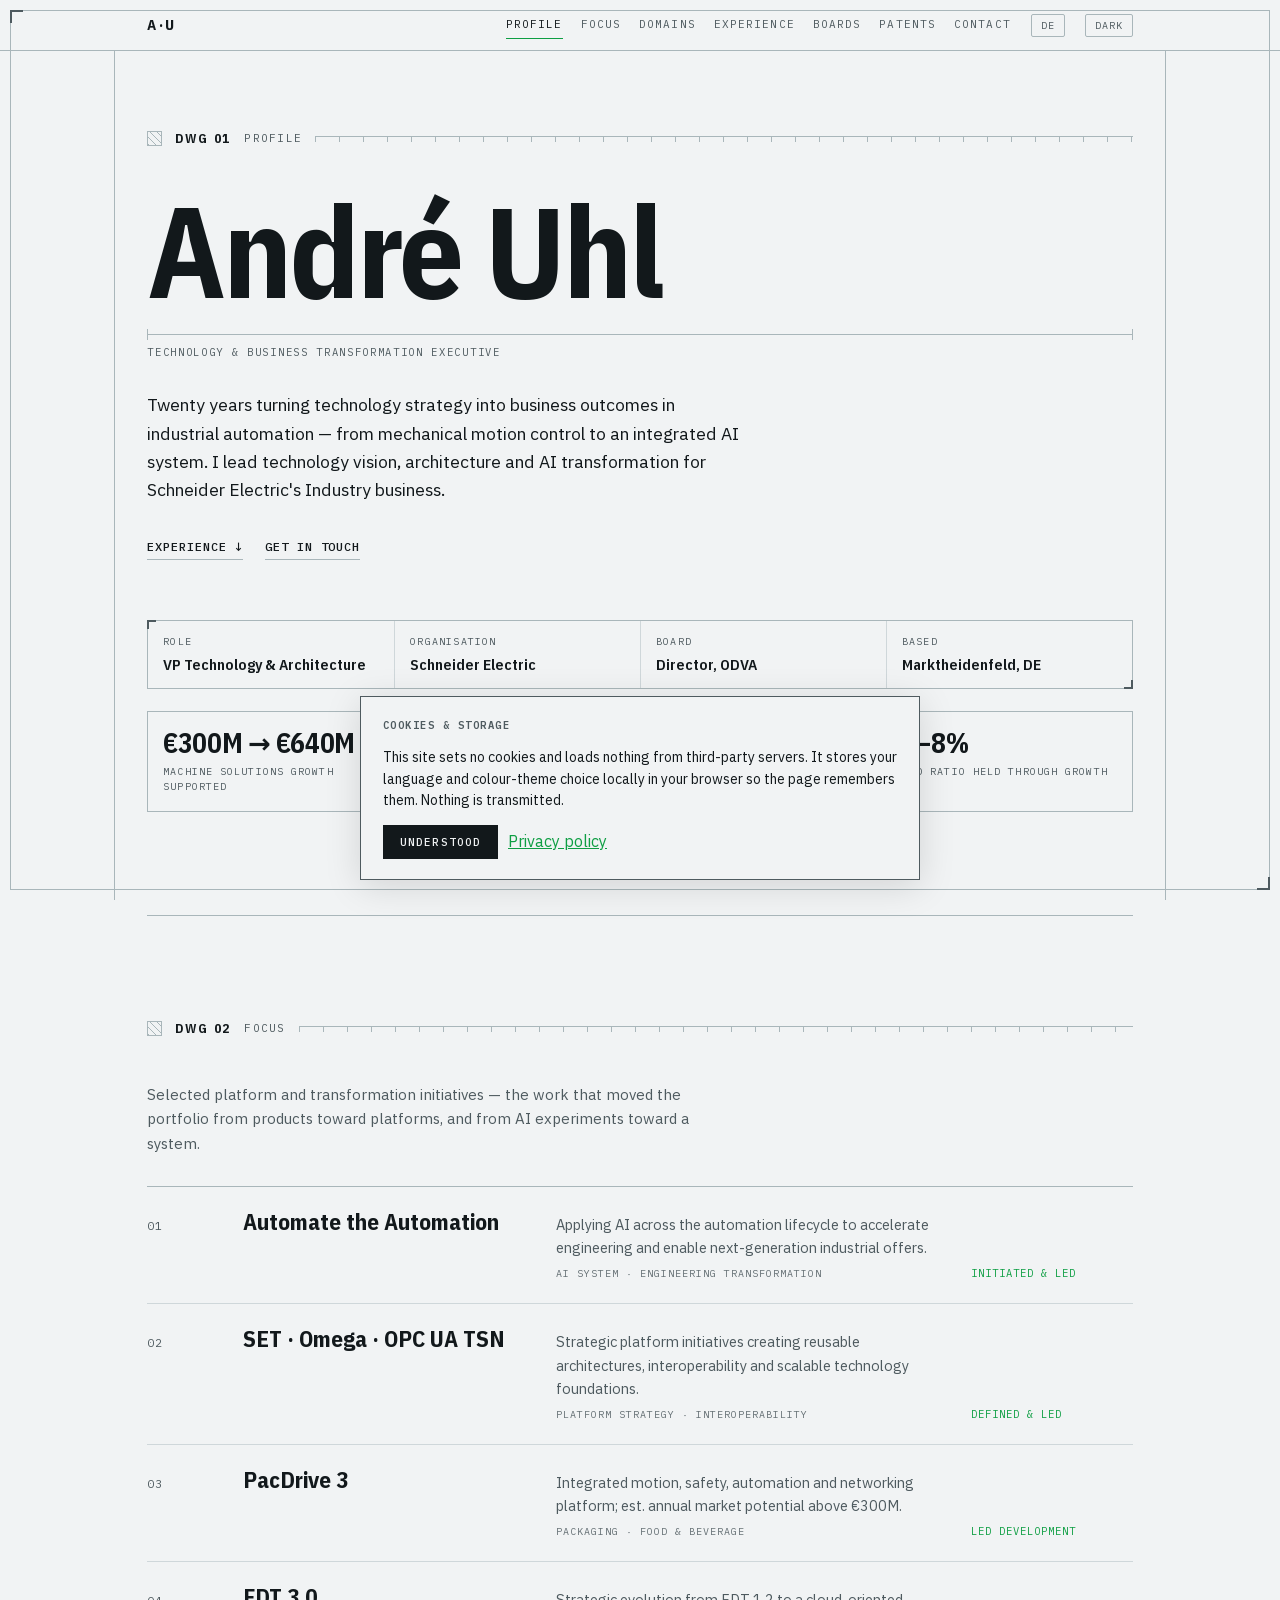
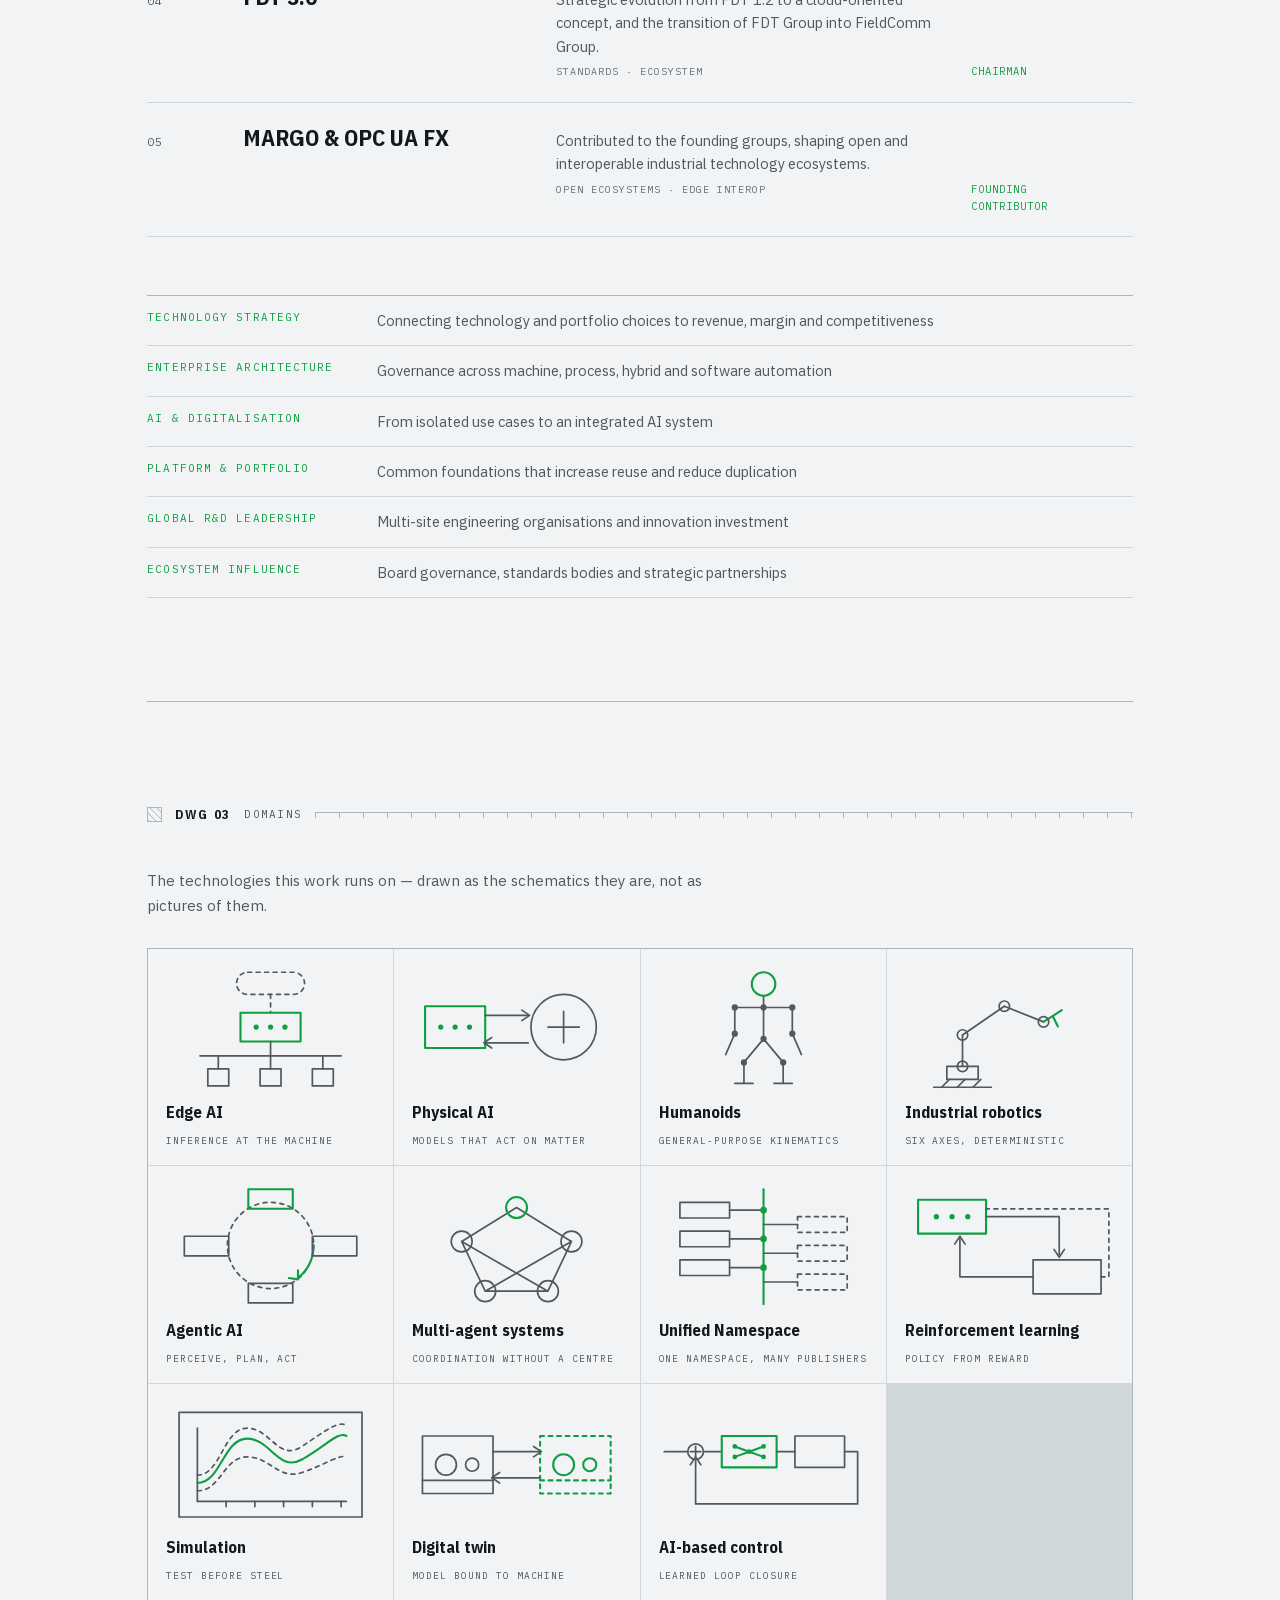
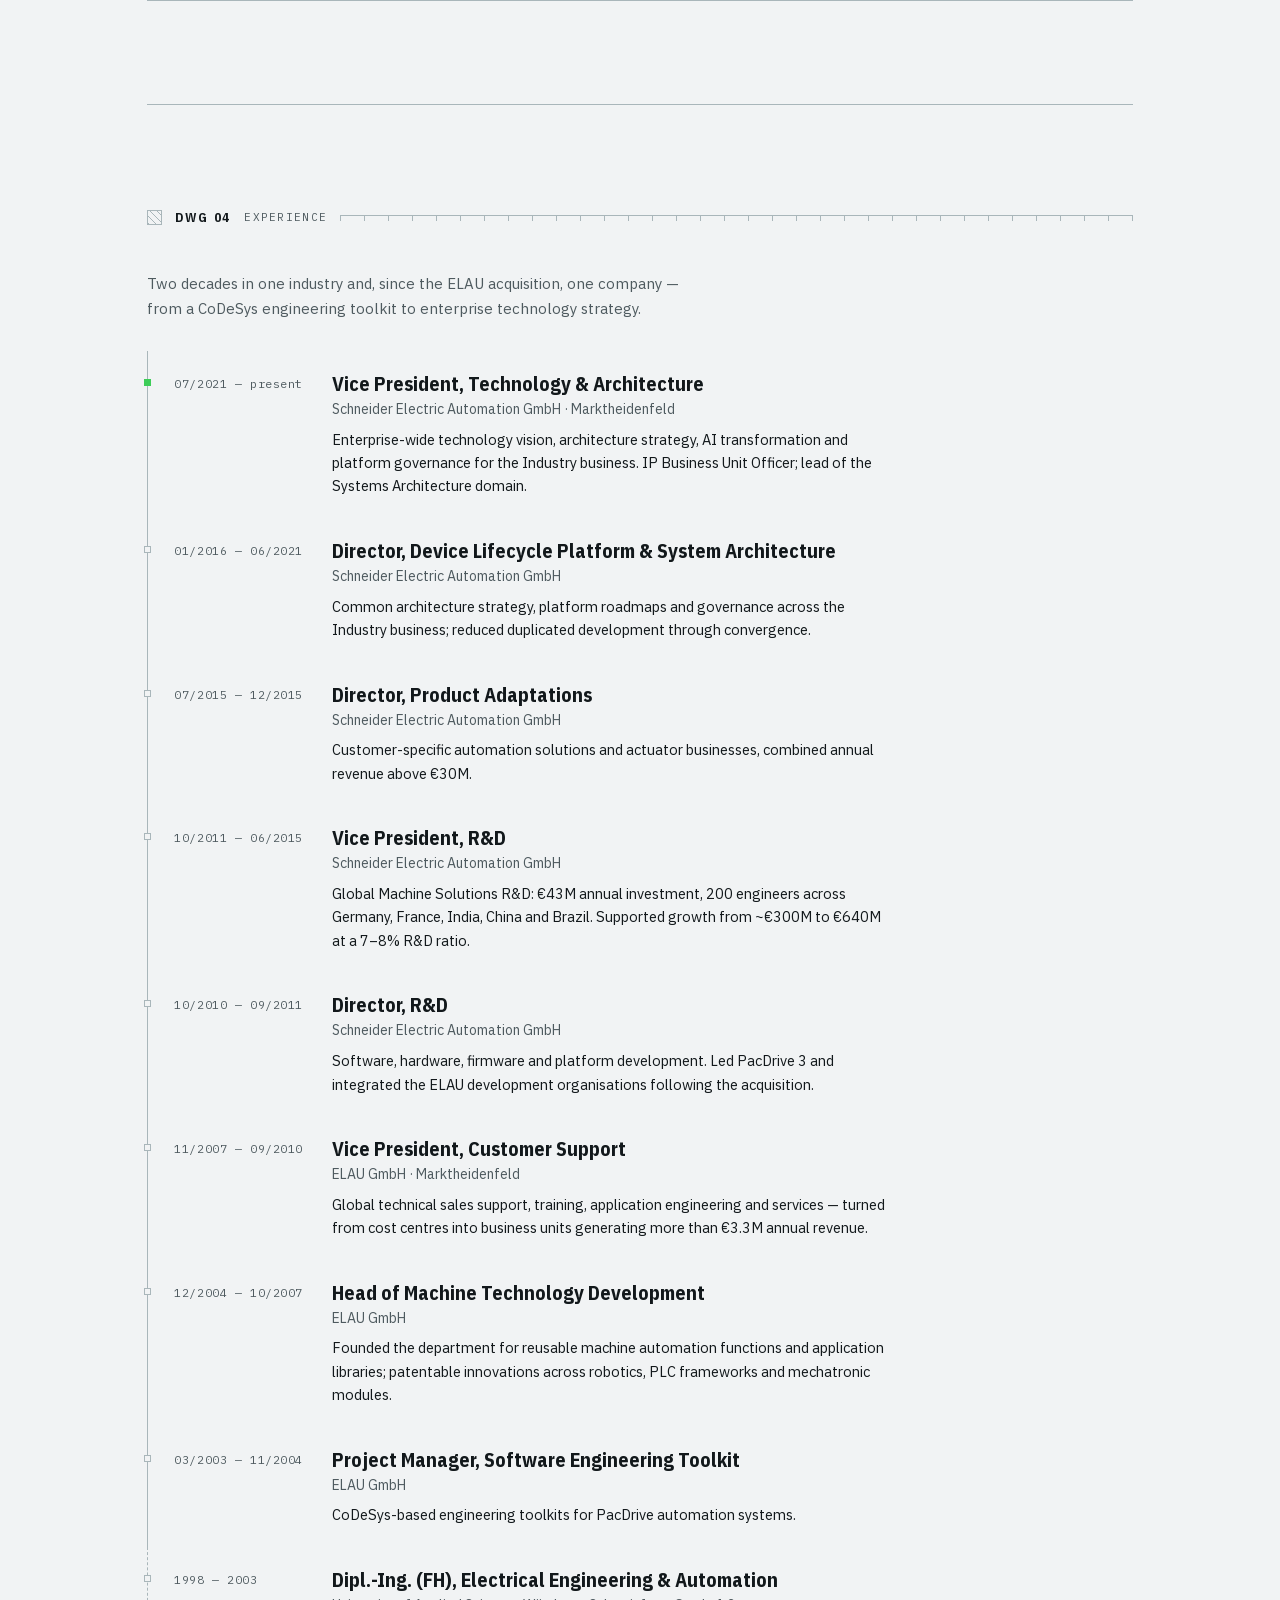
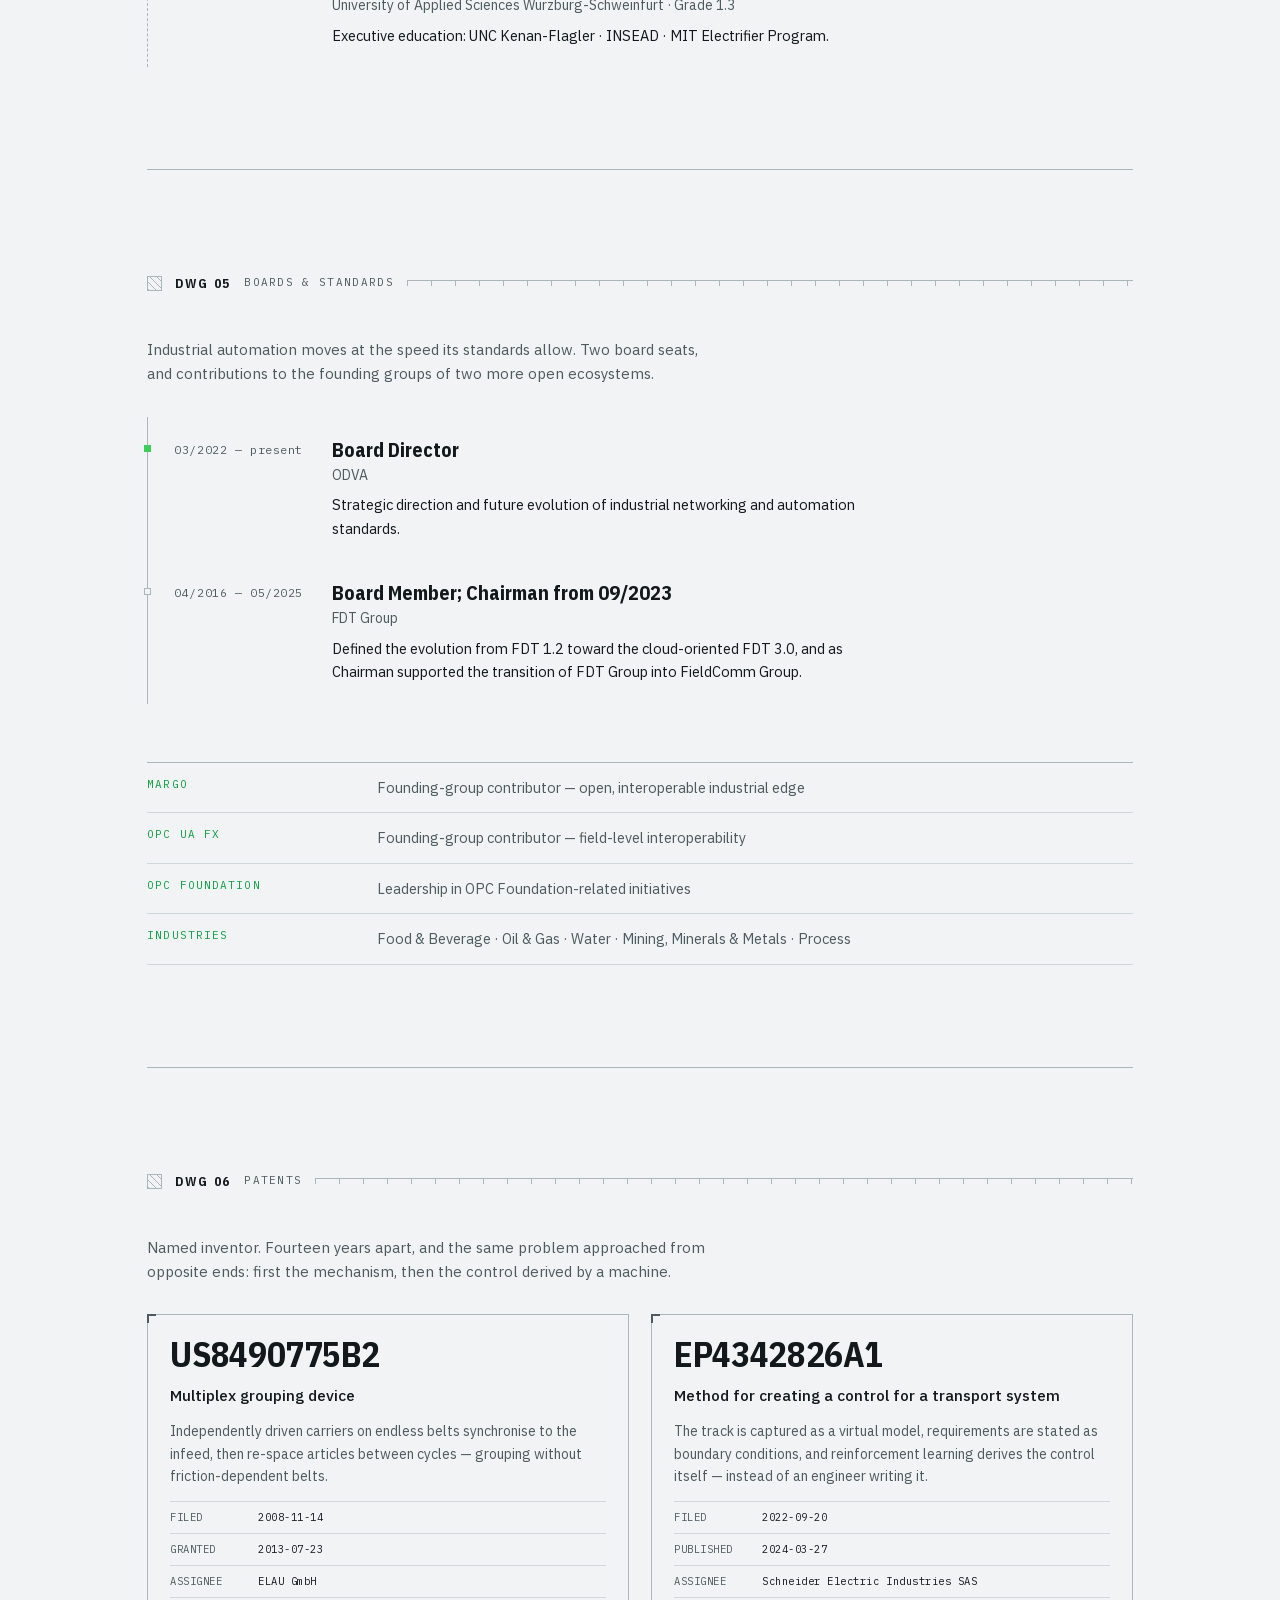
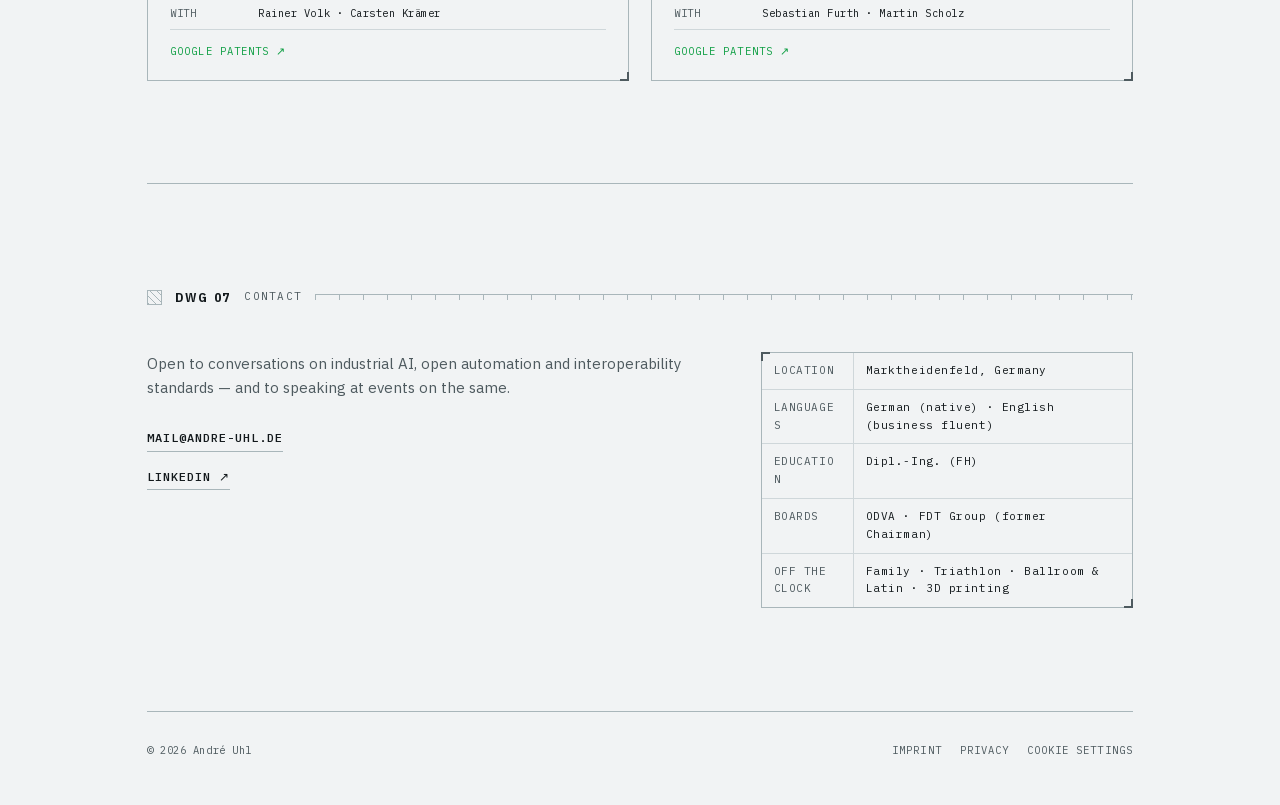
==== commit 8aa4c5a9: "Add Domains sheet with eleven schematics New DWG 03 covering edge AI, physical AI, humanoids, indust" ====
--- a/index.html
+++ b/index.html
@@ -57,6 +57,7 @@
     <nav id="nav">
       <a href="#profile">Profile</a>
       <a href="#focus">Focus</a>
+      <a href="#domains">Domains</a>
       <a href="#experience">Experience</a>
       <a href="#boards">Boards</a>
       <a href="#patents">Patents</a>
@@ -163,9 +164,205 @@
     </dl>
   </section>
 
-  <!-- ============ 03 · EXPERIENCE ============ -->
+
+  <!-- ============ 03 · DOMAINS ============ -->
+  <section id="domains">
+    <div class="sheet-no"><em aria-hidden="true"></em><b>DWG 03</b><i>Domains</i><u aria-hidden="true"></u></div>
+    <p class="lede">
+      The technologies this work runs on — drawn as the schematics they are, not
+      as pictures of them.
+    </p>
+
+    <div class="dgrid">
+      <div class="dcard">
+        <figure>
+          <svg viewBox="0 0 160 96" role="img" aria-label="Edge AI schematic">
+  <rect class="d ln dash" x="54" y="4" width="52" height="17" rx="8.5"/>
+  <path class="d ln dash" d="M80 21 v14"/>
+  <rect class="d ac" x="57" y="35" width="46" height="22"/>
+  <circle class="dotac" cx="69" cy="46" r="2"/><circle class="dotac" cx="80" cy="46" r="2"/><circle class="dotac" cx="91" cy="46" r="2"/>
+  <path class="d ln" d="M80 57 v11"/>
+  <path class="d ln" d="M26 68 h108"/>
+  <path class="d ln" d="M40 68 v10 M80 68 v10 M120 68 v10"/>
+  <rect class="d ln" x="32" y="78" width="16" height="13"/>
+  <rect class="d ln" x="72" y="78" width="16" height="13"/>
+  <rect class="d ln" x="112" y="78" width="16" height="13"/>
+          </svg>
+        </figure>
+        <h3>Edge AI</h3>
+        <p>Inference at the machine</p>
+      </div>
+      <div class="dcard">
+        <figure>
+          <svg viewBox="0 0 160 96" role="img" aria-label="Physical AI schematic">
+  <rect class="d ac" x="10" y="30" width="46" height="32"/>
+  <circle class="dotac" cx="22" cy="46" r="2"/><circle class="dotac" cx="33" cy="46" r="2"/><circle class="dotac" cx="44" cy="46" r="2"/>
+  <circle class="d ln" cx="116" cy="46" r="25"/>
+  <path class="d ln" d="M116 34 v24 M104 46 h24"/>
+  <path class="d ln" d="M56 37 h33"/><path class="d ln" d="M84 33 l6 4 -6 4"/>
+  <path class="d ln" d="M89 58 h-33"/><path class="d ln" d="M61 54 l-6 4 6 4"/>
+          </svg>
+        </figure>
+        <h3>Physical AI</h3>
+        <p>Models that act on matter</p>
+      </div>
+      <div class="dcard">
+        <figure>
+          <svg viewBox="0 0 160 96" role="img" aria-label="Humanoids schematic">
+  <circle class="d ac" cx="80" cy="13" r="9"/>
+  <path class="d ln" d="M80 22 v33"/>
+  <path class="d ln" d="M58 31 h44"/>
+  <path class="d ln" d="M58 31 v20 M102 31 v20"/>
+  <path class="d ln" d="M58 51 l-7 16 M102 51 l7 16"/>
+  <path class="d ln" d="M80 55 l-15 18 M80 55 l15 18"/>
+  <path class="d ln" d="M65 73 v16 M95 73 v16"/>
+  <path class="d ln" d="M58 89 h14 M88 89 h14"/>
+  <circle class="dot" cx="80" cy="31" r="2.4"/><circle class="dot" cx="58" cy="31" r="2.4"/><circle class="dot" cx="102" cy="31" r="2.4"/>
+  <circle class="dot" cx="58" cy="51" r="2.4"/><circle class="dot" cx="102" cy="51" r="2.4"/>
+  <circle class="dot" cx="80" cy="55" r="2.4"/><circle class="dot" cx="65" cy="73" r="2.4"/><circle class="dot" cx="95" cy="73" r="2.4"/>
+          </svg>
+        </figure>
+        <h3>Humanoids</h3>
+        <p>General-purpose kinematics</p>
+      </div>
+      <div class="dcard">
+        <figure>
+          <svg viewBox="0 0 160 96" role="img" aria-label="Industrial robotics schematic">
+  <path class="d ln" d="M22 92 h44"/>
+  <path class="d ln" d="M28 92 l6 -6 M40 92 l6 -6 M52 92 l6 -6"/>
+  <rect class="d ln" x="32" y="76" width="24" height="10"/>
+  <path class="d ln" d="M44 76 v-24"/>
+  <path class="d ln" d="M44 52 l32 -22"/>
+  <path class="d ln" d="M76 30 l30 12"/>
+  <path class="d ac" d="M106 42 l14 -9 M113 37.5 l4 8"/>
+  <circle class="d ln" cx="44" cy="76" r="4"/>
+  <circle class="d ln" cx="44" cy="52" r="4"/>
+  <circle class="d ln" cx="76" cy="30" r="4"/>
+  <circle class="d ln" cx="106" cy="42" r="4"/>
+          </svg>
+        </figure>
+        <h3>Industrial robotics</h3>
+        <p>Six axes, deterministic</p>
+      </div>
+      <div class="dcard">
+        <figure>
+          <svg viewBox="0 0 160 96" role="img" aria-label="Agentic AI schematic">
+  <circle class="d ln dash" cx="80" cy="47" r="33"/>
+  <path class="d ac" d="M113 47 a33 33 0 0 1 -12 25"/>
+  <path class="d ac" d="M101 66 l0 7 -7 -1"/>
+  <rect class="d ac" x="63" y="4" width="34" height="15"/>
+  <rect class="d ln" x="112" y="40" width="34" height="15"/>
+  <rect class="d ln" x="63" y="76" width="34" height="15"/>
+  <rect class="d ln" x="14" y="40" width="34" height="15"/>
+          </svg>
+        </figure>
+        <h3>Agentic AI</h3>
+        <p>Perceive, plan, act</p>
+      </div>
+      <div class="dcard">
+        <figure>
+          <svg viewBox="0 0 160 96" role="img" aria-label="Multi-agent systems schematic">
+  <path class="d ln" d="M80 18 L38 44 M80 18 L122 44 M38 44 L56 82 M122 44 L104 82 M56 82 L104 82 M38 44 L104 82 M122 44 L56 82"/>
+  <circle class="d ac" cx="80" cy="18" r="8"/>
+  <circle class="d ln" cx="38" cy="44" r="8"/>
+  <circle class="d ln" cx="122" cy="44" r="8"/>
+  <circle class="d ln" cx="56" cy="82" r="8"/>
+  <circle class="d ln" cx="104" cy="82" r="8"/>
+          </svg>
+        </figure>
+        <h3>Multi-agent systems</h3>
+        <p>Coordination without a centre</p>
+      </div>
+      <div class="dcard">
+        <figure>
+          <svg viewBox="0 0 160 96" role="img" aria-label="Unified Namespace schematic">
+  <path class="d ac" d="M80 4 v88"/>
+  <path class="d ln" d="M80 20 h-26 M80 42 h-26 M80 64 h-26"/>
+  <path class="d ln" d="M80 31 h26 M80 53 h26 M80 75 h26"/>
+  <rect class="d ln" x="16" y="14" width="38" height="12"/>
+  <rect class="d ln" x="16" y="36" width="38" height="12"/>
+  <rect class="d ln" x="16" y="58" width="38" height="12"/>
+  <rect class="d ln dash" x="106" y="25" width="38" height="12"/>
+  <rect class="d ln dash" x="106" y="47" width="38" height="12"/>
+  <rect class="d ln dash" x="106" y="69" width="38" height="12"/>
+  <circle class="dotac" cx="80" cy="20" r="2.5"/><circle class="dotac" cx="80" cy="42" r="2.5"/><circle class="dotac" cx="80" cy="64" r="2.5"/>
+          </svg>
+        </figure>
+        <h3>Unified Namespace</h3>
+        <p>One namespace, many publishers</p>
+      </div>
+      <div class="dcard">
+        <figure>
+          <svg viewBox="0 0 160 96" role="img" aria-label="Reinforcement learning schematic">
+  <rect class="d ac" x="10" y="12" width="52" height="26"/>
+  <rect class="d ln" x="98" y="58" width="52" height="26"/>
+  <path class="d ln" d="M62 25 h56 v29"/><path class="d ln" d="M114 50 l4 6 4 -6"/>
+  <path class="d ln" d="M98 71 H42 v-29"/><path class="d ln" d="M38 46 l4 -6 4 6"/>
+  <path class="d ln dash" d="M150 71 h6 v-52 H62"/>
+  <circle class="dotac" cx="24" cy="25" r="2"/><circle class="dotac" cx="36" cy="25" r="2"/><circle class="dotac" cx="48" cy="25" r="2"/>
+          </svg>
+        </figure>
+        <h3>Reinforcement learning</h3>
+        <p>Policy from reward</p>
+      </div>
+      <div class="dcard">
+        <figure>
+          <svg viewBox="0 0 160 96" role="img" aria-label="Simulation schematic">
+  <rect class="d ln" x="10" y="8" width="140" height="80"/>
+  <path class="d ln" d="M24 76 h114"/>
+  <path class="d ln" d="M24 76 V20"/>
+  <path class="d ln" d="M46 76 v4 M68 76 v4 M90 76 v4 M112 76 v4 M134 76 v4"/>
+  <path class="d ac" d="M24 62 C42 62 44 28 62 28 S86 54 104 44 132 22 138 26"/>
+  <path class="d ln dash" d="M24 68 C42 68 44 42 62 42 S86 60 104 54 132 40 138 42"/>
+  <path class="d ln dash" d="M24 56 C42 56 44 20 62 20 S86 46 104 34 132 14 138 18"/>
+          </svg>
+        </figure>
+        <h3>Simulation</h3>
+        <p>Test before steel</p>
+      </div>
+      <div class="dcard">
+        <figure>
+          <svg viewBox="0 0 160 96" role="img" aria-label="Digital twin schematic">
+  <rect class="d ln" x="8" y="26" width="54" height="44"/>
+  <circle class="d ln" cx="26" cy="48" r="8"/><circle class="d ln" cx="46" cy="48" r="5"/>
+  <path class="d ln" d="M8 60 h54"/>
+  <rect class="d ac dash" x="98" y="26" width="54" height="44"/>
+  <circle class="d ac" cx="116" cy="48" r="8"/><circle class="d ac" cx="136" cy="48" r="5"/>
+  <path class="d ac dash" d="M98 60 h54"/>
+  <path class="d ln" d="M62 38 h36"/><path class="d ln" d="M93 34 l6 4 -6 4"/>
+  <path class="d ln" d="M98 58 h-36"/><path class="d ln" d="M67 54 l-6 4 6 4"/>
+          </svg>
+        </figure>
+        <h3>Digital twin</h3>
+        <p>Model bound to machine</p>
+      </div>
+      <div class="dcard">
+        <figure>
+          <svg viewBox="0 0 160 96" role="img" aria-label="AI-based control schematic">
+  <path class="d ln" d="M4 38 h18"/>
+  <circle class="d ln" cx="28" cy="38" r="6"/>
+  <path class="d ln" d="M24 38 h8 M28 34 v8"/>
+  <path class="d ln" d="M34 38 h14"/>
+  <rect class="d ac" x="48" y="26" width="42" height="24"/>
+  <circle class="dotac" cx="58" cy="34" r="1.8"/><circle class="dotac" cx="58" cy="42" r="1.8"/>
+  <circle class="dotac" cx="69" cy="38" r="1.8"/>
+  <circle class="dotac" cx="80" cy="34" r="1.8"/><circle class="dotac" cx="80" cy="42" r="1.8"/>
+  <path class="d ac" d="M58 34 L69 38 L58 42 M69 38 L80 34 M69 38 L80 42"/>
+  <path class="d ln" d="M90 38 h14"/>
+  <rect class="d ln" x="104" y="26" width="38" height="24"/>
+  <path class="d ln" d="M142 38 h10 v40 H28 v-34"/>
+  <path class="d ln" d="M24 48 l4 -6 4 6"/>
+          </svg>
+        </figure>
+        <h3>AI-based control</h3>
+        <p>Learned loop closure</p>
+      </div>
+    </div>
+  </section>
+
+  <!-- ============ 04 · EXPERIENCE ============ -->
   <section id="experience">
-    <div class="sheet-no"><em aria-hidden="true"></em><b>DWG 03</b><i>Experience</i><u aria-hidden="true"></u></div>
+    <div class="sheet-no"><em aria-hidden="true"></em><b>DWG 04</b><i>Experience</i><u aria-hidden="true"></u></div>
     <p class="lede">
       Two decades in one industry and, since the ELAU acquisition, one company —
       from a CoDeSys engineering toolkit to enterprise technology strategy.
@@ -247,9 +444,9 @@
     </div>
   </section>
 
-  <!-- ============ 04 · BOARDS ============ -->
+  <!-- ============ 05 · BOARDS ============ -->
   <section id="boards">
-    <div class="sheet-no"><em aria-hidden="true"></em><b>DWG 04</b><i>Boards &amp; Standards</i><u aria-hidden="true"></u></div>
+    <div class="sheet-no"><em aria-hidden="true"></em><b>DWG 05</b><i>Boards &amp; Standards</i><u aria-hidden="true"></u></div>
     <p class="lede">
       Industrial automation moves at the speed its standards allow. Two board seats,
       and contributions to the founding groups of two more open ecosystems.
@@ -282,9 +479,9 @@
     </dl>
   </section>
 
-  <!-- ============ 05 · PATENTS ============ -->
+  <!-- ============ 06 · PATENTS ============ -->
   <section id="patents">
-    <div class="sheet-no"><em aria-hidden="true"></em><b>DWG 05</b><i>Patents</i><u aria-hidden="true"></u></div>
+    <div class="sheet-no"><em aria-hidden="true"></em><b>DWG 06</b><i>Patents</i><u aria-hidden="true"></u></div>
     <p class="lede">
       Named inventor. Fourteen years apart, and the same problem approached from
       opposite ends: first the mechanism, then the control derived by a machine.
@@ -326,9 +523,9 @@
     </div>
   </section>
 
-  <!-- ============ 06 · CONTACT ============ -->
+  <!-- ============ 07 · CONTACT ============ -->
   <section id="contact">
-    <div class="sheet-no"><em aria-hidden="true"></em><b>DWG 06</b><i>Contact</i><u aria-hidden="true"></u></div>
+    <div class="sheet-no"><em aria-hidden="true"></em><b>DWG 07</b><i>Contact</i><u aria-hidden="true"></u></div>
 
     <div class="contact-grid">
       <div>
@@ -411,112 +608,136 @@
 
   /* ---- i18n --------------------------------------------------- */
   var DE = {
-  "Skip to content": "Zum Inhalt springen",
-  "Profile": "Profil",
-  "Focus": "Schwerpunkte",
-  "Experience": "Werdegang",
-  "Boards": "Gremien",
-  "Patents": "Patente",
-  "Contact": "Kontakt",
-  "Dark": "Dunkel",
-  "Light": "Hell",
-  "Technology & Business Transformation Executive": "Executive für Technologie- und Business-Transformation",
-  "Twenty years turning technology strategy into business outcomes in industrial automation — from mechanical motion control to an integrated AI system. I lead technology vision, architecture and AI transformation for Schneider Electric's Industry business.": "Seit zwanzig Jahren übersetze ich Technologiestrategie in messbare Geschäftsergebnisse der industriellen Automatisierung — von mechanischer Antriebstechnik bis zu einem integrierten KI-System. Ich verantworte Technologievision, Architektur und KI-Transformation für das Industriegeschäft von Schneider Electric.",
-  "Experience ↓": "Werdegang ↓",
-  "Get in touch": "Kontakt aufnehmen",
-  "Role": "Position",
-  "VP Technology & Architecture": "VP Technologie & Architektur",
-  "Organisation": "Unternehmen",
-  "Board": "Gremium",
-  "Based": "Standort",
-  "Machine Solutions growth supported": "Begleitetes Wachstum Machine Solutions",
-  "Annual R&D investment directed": "Verantwortetes F&E-Budget p. a.",
-  "Engineers led, across five countries": "Geführte Ingenieure in fünf Ländern",
-  "R&D ratio held through growth": "F&E-Quote über das Wachstum gehalten",
-  "Selected platform and transformation initiatives — the work that moved the portfolio from products toward platforms, and from AI experiments toward a system.": "Ausgewählte Plattform- und Transformationsinitiativen — die Arbeit, die das Portfolio von Produkten zu Plattformen geführt hat und von KI-Experimenten zu einem System.",
-  "Applying AI across the automation lifecycle to accelerate engineering and enable next-generation industrial offers.": "KI über den gesamten Automatisierungslebenszyklus, um Engineering zu beschleunigen und Angebote der nächsten Generation zu ermöglichen.",
-  "AI system · Engineering transformation": "KI-System · Engineering-Transformation",
-  "Initiated & led": "Initiiert & geleitet",
-  "Strategic platform initiatives creating reusable architectures, interoperability and scalable technology foundations.": "Strategische Plattforminitiativen für wiederverwendbare Architekturen, Interoperabilität und skalierbare Technologiegrundlagen.",
-  "Platform strategy · Interoperability": "Plattformstrategie · Interoperabilität",
-  "Defined & led": "Definiert & geleitet",
-  "Integrated motion, safety, automation and networking platform; est. annual market potential above €300M.": "Integrierte Plattform für Motion, Safety, Automatisierung und Netzwerk; geschätztes Marktpotenzial über €300M p. a.",
-  "Packaging · Food & Beverage": "Verpackung · Food & Beverage",
-  "Led development": "Entwicklung geleitet",
-  "Strategic evolution from FDT 1.2 to a cloud-oriented concept, and the transition of FDT Group into FieldComm Group.": "Strategische Weiterentwicklung von FDT 1.2 zu einem cloud-orientierten Konzept und Überführung der FDT Group in die FieldComm Group.",
-  "Standards · Ecosystem": "Standards · Ökosystem",
-  "Chairman": "Vorsitzender",
-  "Contributed to the founding groups, shaping open and interoperable industrial technology ecosystems.": "Mitwirkung in den Gründungsgruppen zur Gestaltung offener und interoperabler industrieller Technologie-Ökosysteme.",
-  "Open ecosystems · Edge interop": "Offene Ökosysteme · Edge-Interoperabilität",
-  "Founding contributor": "Gründungsmitglied",
-  "Technology strategy": "Technologiestrategie",
-  "Connecting technology and portfolio choices to revenue, margin and competitiveness": "Technologie- und Portfolioentscheidungen mit Umsatz, Marge und Wettbewerbsfähigkeit verbinden",
-  "Enterprise architecture": "Unternehmensarchitektur",
-  "Governance across machine, process, hybrid and software automation": "Governance über Machine-, Process-, Hybrid- und Software-Automatisierung",
-  "AI & digitalisation": "KI & Digitalisierung",
-  "From isolated use cases to an integrated AI system": "Von isolierten Use Cases zu einem integrierten KI-System",
-  "Platform & portfolio": "Plattform & Portfolio",
-  "Common foundations that increase reuse and reduce duplication": "Gemeinsame Grundlagen für mehr Wiederverwendung und weniger Doppelarbeit",
-  "Global R&D leadership": "Globale F&E-Führung",
-  "Multi-site engineering organisations and innovation investment": "Standortübergreifende Engineering-Organisationen und Innovationsinvestitionen",
-  "Ecosystem influence": "Einfluss im Ökosystem",
-  "Board governance, standards bodies and strategic partnerships": "Gremienarbeit, Standardisierungsorganisationen und strategische Partnerschaften",
-  "Two decades in one industry and, since the ELAU acquisition, one company — from a CoDeSys engineering toolkit to enterprise technology strategy.": "Zwei Jahrzehnte in einer Branche und, seit der ELAU-Übernahme, in einem Unternehmen — vom CoDeSys-Engineering-Toolkit zur Technologiestrategie auf Unternehmensebene.",
-  "07/2021 — present": "07/2021 — heute",
-  "03/2022 — present": "03/2022 — heute",
-  "Vice President, Technology & Architecture": "Vice President, Technologie & Architektur",
-  "Enterprise-wide technology vision, architecture strategy, AI transformation and platform governance for the Industry business. IP Business Unit Officer; lead of the Systems Architecture domain.": "Unternehmensweite Technologievision, Architekturstrategie, KI-Transformation und Plattform-Governance für das Industriegeschäft. IP Business Unit Officer; Leitung der Domäne Systemarchitektur.",
-  "Director, Device Lifecycle Platform & System Architecture": "Director, Device Lifecycle Platform & Systemarchitektur",
-  "Common architecture strategy, platform roadmaps and governance across the Industry business; reduced duplicated development through convergence.": "Gemeinsame Architekturstrategie, Plattform-Roadmaps und Governance im Industriegeschäft; weniger Doppelentwicklung durch Konvergenz.",
-  "Director, Product Adaptations": "Director, Produktanpassungen",
-  "Customer-specific automation solutions and actuator businesses, combined annual revenue above €30M.": "Kundenspezifische Automatisierungslösungen und Aktuatorik-Geschäfte mit einem Jahresumsatz von über €30M.",
-  "Vice President, R&D": "Vice President, F&E",
-  "Global Machine Solutions R&D: €43M annual investment, 200 engineers across Germany, France, India, China and Brazil. Supported growth from ~€300M to €640M at a 7–8% R&D ratio.": "Globale F&E für Machine Solutions: €43M Jahresbudget, 200 Ingenieure in Deutschland, Frankreich, Indien, China und Brasilien. Wachstum von ~€300M auf €640M bei einer F&E-Quote von 7–8 % begleitet.",
-  "Director, R&D": "Director, F&E",
-  "Software, hardware, firmware and platform development. Led PacDrive 3 and integrated the ELAU development organisations following the acquisition.": "Software-, Hardware-, Firmware- und Plattformentwicklung. Leitung von PacDrive 3 und Integration der ELAU-Entwicklungsorganisationen nach der Übernahme.",
-  "Vice President, Customer Support": "Vice President, Kundenservice",
-  "Global technical sales support, training, application engineering and services — turned from cost centres into business units generating more than €3.3M annual revenue.": "Globaler technischer Vertriebssupport, Schulung, Applikationstechnik und Services — von Kostenstellen zu Geschäftseinheiten mit über €3,3M Jahresumsatz entwickelt.",
-  "Head of Machine Technology Development": "Leiter Maschinentechnologie-Entwicklung",
-  "Founded the department for reusable machine automation functions and application libraries; patentable innovations across robotics, PLC frameworks and mechatronic modules.": "Aufbau der Abteilung für wiederverwendbare Maschinenautomatisierungsfunktionen und Applikationsbibliotheken; patentfähige Innovationen in Robotik, SPS-Frameworks und mechatronischen Modulen.",
-  "Project Manager, Software Engineering Toolkit": "Projektleiter, Software Engineering Toolkit",
-  "CoDeSys-based engineering toolkits for PacDrive automation systems.": "CoDeSys-basierte Engineering-Toolkits für PacDrive-Automatisierungssysteme.",
-  "Dipl.-Ing. (FH), Electrical Engineering & Automation": "Dipl.-Ing. (FH), Elektrotechnik & Automatisierung",
-  "University of Applied Sciences Würzburg-Schweinfurt · Grade 1.3": "Hochschule für angewandte Wissenschaften Würzburg-Schweinfurt · Note 1,3",
-  "Executive education: UNC Kenan-Flagler · INSEAD · MIT Electrifier Program.": "Executive Education: UNC Kenan-Flagler · INSEAD · MIT Electrifier Program.",
-  "Boards & Standards": "Gremien & Standards",
-  "Industrial automation moves at the speed its standards allow. Two board seats, and contributions to the founding groups of two more open ecosystems.": "Industrielle Automatisierung bewegt sich im Tempo ihrer Standards. Zwei Gremiensitze und Mitwirkung in den Gründungsgruppen zweier weiterer offener Ökosysteme.",
-  "Board Director": "Board Director",
-  "Strategic direction and future evolution of industrial networking and automation standards.": "Strategische Ausrichtung und Weiterentwicklung industrieller Netzwerk- und Automatisierungsstandards.",
-  "Board Member; Chairman from 09/2023": "Board Member; Vorsitzender ab 09/2023",
-  "Defined the evolution from FDT 1.2 toward the cloud-oriented FDT 3.0, and as Chairman supported the transition of FDT Group into FieldComm Group.": "Weiterentwicklung von FDT 1.2 zum cloud-orientierten FDT 3.0 definiert und als Vorsitzender die Überführung der FDT Group in die FieldComm Group begleitet.",
-  "Founding-group contributor — open, interoperable industrial edge": "Mitwirkung in der Gründungsgruppe — offene, interoperable Industrial Edge",
-  "Founding-group contributor — field-level interoperability": "Mitwirkung in der Gründungsgruppe — Interoperabilität auf Feldebene",
-  "Leadership in OPC Foundation-related initiatives": "Führungsrolle in Initiativen der OPC Foundation",
-  "Industries": "Branchen",
-  "Food & Beverage · Oil & Gas · Water · Mining, Minerals & Metals · Process": "Food & Beverage · Öl & Gas · Wasser · Bergbau, Mineralien & Metalle · Prozessindustrie",
-  "Named inventor. Fourteen years apart, and the same problem approached from opposite ends: first the mechanism, then the control derived by a machine.": "Als Erfinder benannt. Vierzehn Jahre auseinander und dasselbe Problem von entgegengesetzten Seiten: erst der Mechanismus, dann die von einer Maschine hergeleitete Steuerung.",
-  "Multiplex grouping device": "Multiplex-Gruppiervorrichtung",
-  "Independently driven carriers on endless belts synchronise to the infeed, then re-space articles between cycles — grouping without friction-dependent belts.": "Unabhängig angetriebene Mitnehmer auf Endlosbändern synchronisieren sich auf den Zulauf und verteilen die Produkte zwischen den Zyklen neu — Gruppieren ohne reibschlüssige Bänder.",
-  "Filed": "Angemeldet",
-  "Granted": "Erteilt",
-  "Assignee": "Anmelder",
-  "With": "Mit",
-  "Google Patents ↗": "Google Patents ↗",
-  "Published": "Veröffentlicht",
-  "Method for creating a control for a transport system": "Verfahren zur Erstellung einer Steuerung für ein Transportsystem",
-  "The track is captured as a virtual model, requirements are stated as boundary conditions, and reinforcement learning derives the control itself — instead of an engineer writing it.": "Die Strecke wird als virtuelles Modell erfasst, Anforderungen werden als Randbedingungen formuliert, und Reinforcement Learning leitet die Steuerung selbst her — statt dass ein Ingenieur sie schreibt.",
-  "Open to conversations on industrial AI, open automation and interoperability standards — and to speaking at events on the same.": "Offen für Gespräche über industrielle KI, offene Automatisierung und Interoperabilitätsstandards — und für Vorträge zu denselben Themen.",
-  "Location": "Standort",
-  "Languages": "Sprachen",
-  "Education": "Ausbildung",
-  "Marktheidenfeld, Germany": "Marktheidenfeld, Deutschland",
-  "German (native) · English (business fluent)": "Deutsch (Muttersprache) · Englisch (verhandlungssicher)",
-  "ODVA · FDT Group (former Chairman)": "ODVA · FDT Group (ehem. Vorsitzender)",
-  "Off the clock": "Privat",
-  "Family · Triathlon · Ballroom & Latin · 3D printing": "Familie · Triathlon · Standard & Latein · 3D-Druck",
-  "Imprint": "Impressum",
-  "Privacy": "Datenschutz"
-};
+    "Skip to content": "Zum Inhalt springen",
+    "Profile": "Profil",
+    "Focus": "Schwerpunkte",
+    "Experience": "Werdegang",
+    "Boards": "Gremien",
+    "Patents": "Patente",
+    "Contact": "Kontakt",
+    "Dark": "Dunkel",
+    "Light": "Hell",
+    "Technology & Business Transformation Executive": "Executive für Technologie- und Business-Transformation",
+    "Twenty years turning technology strategy into business outcomes in industrial automation — from mechanical motion control to an integrated AI system. I lead technology vision, architecture and AI transformation for Schneider Electric's Industry business.": "Seit zwanzig Jahren übersetze ich Technologiestrategie in messbare Geschäftsergebnisse der industriellen Automatisierung — von mechanischer Antriebstechnik bis zu einem integrierten KI-System. Ich verantworte Technologievision, Architektur und KI-Transformation für das Industriegeschäft von Schneider Electric.",
+    "Experience ↓": "Werdegang ↓",
+    "Get in touch": "Kontakt aufnehmen",
+    "Role": "Position",
+    "VP Technology & Architecture": "VP Technologie & Architektur",
+    "Organisation": "Unternehmen",
+    "Board": "Gremium",
+    "Based": "Standort",
+    "Machine Solutions growth supported": "Begleitetes Wachstum Machine Solutions",
+    "Annual R&D investment directed": "Verantwortetes F&E-Budget p. a.",
+    "Engineers led, across five countries": "Geführte Ingenieure in fünf Ländern",
+    "R&D ratio held through growth": "F&E-Quote über das Wachstum gehalten",
+    "Selected platform and transformation initiatives — the work that moved the portfolio from products toward platforms, and from AI experiments toward a system.": "Ausgewählte Plattform- und Transformationsinitiativen — die Arbeit, die das Portfolio von Produkten zu Plattformen geführt hat und von KI-Experimenten zu einem System.",
+    "Applying AI across the automation lifecycle to accelerate engineering and enable next-generation industrial offers.": "KI über den gesamten Automatisierungslebenszyklus, um Engineering zu beschleunigen und Angebote der nächsten Generation zu ermöglichen.",
+    "AI system · Engineering transformation": "KI-System · Engineering-Transformation",
+    "Initiated & led": "Initiiert & geleitet",
+    "Strategic platform initiatives creating reusable architectures, interoperability and scalable technology foundations.": "Strategische Plattforminitiativen für wiederverwendbare Architekturen, Interoperabilität und skalierbare Technologiegrundlagen.",
+    "Platform strategy · Interoperability": "Plattformstrategie · Interoperabilität",
+    "Defined & led": "Definiert & geleitet",
+    "Integrated motion, safety, automation and networking platform; est. annual market potential above €300M.": "Integrierte Plattform für Motion, Safety, Automatisierung und Netzwerk; geschätztes Marktpotenzial über €300M p. a.",
+    "Packaging · Food & Beverage": "Verpackung · Food & Beverage",
+    "Led development": "Entwicklung geleitet",
+    "Strategic evolution from FDT 1.2 to a cloud-oriented concept, and the transition of FDT Group into FieldComm Group.": "Strategische Weiterentwicklung von FDT 1.2 zu einem cloud-orientierten Konzept und Überführung der FDT Group in die FieldComm Group.",
+    "Standards · Ecosystem": "Standards · Ökosystem",
+    "Chairman": "Vorsitzender",
+    "Contributed to the founding groups, shaping open and interoperable industrial technology ecosystems.": "Mitwirkung in den Gründungsgruppen zur Gestaltung offener und interoperabler industrieller Technologie-Ökosysteme.",
+    "Open ecosystems · Edge interop": "Offene Ökosysteme · Edge-Interoperabilität",
+    "Founding contributor": "Gründungsmitglied",
+    "Technology strategy": "Technologiestrategie",
+    "Connecting technology and portfolio choices to revenue, margin and competitiveness": "Technologie- und Portfolioentscheidungen mit Umsatz, Marge und Wettbewerbsfähigkeit verbinden",
+    "Enterprise architecture": "Unternehmensarchitektur",
+    "Governance across machine, process, hybrid and software automation": "Governance über Machine-, Process-, Hybrid- und Software-Automatisierung",
+    "AI & digitalisation": "KI & Digitalisierung",
+    "From isolated use cases to an integrated AI system": "Von isolierten Use Cases zu einem integrierten KI-System",
+    "Platform & portfolio": "Plattform & Portfolio",
+    "Common foundations that increase reuse and reduce duplication": "Gemeinsame Grundlagen für mehr Wiederverwendung und weniger Doppelarbeit",
+    "Global R&D leadership": "Globale F&E-Führung",
+    "Multi-site engineering organisations and innovation investment": "Standortübergreifende Engineering-Organisationen und Innovationsinvestitionen",
+    "Ecosystem influence": "Einfluss im Ökosystem",
+    "Board governance, standards bodies and strategic partnerships": "Gremienarbeit, Standardisierungsorganisationen und strategische Partnerschaften",
+    "Two decades in one industry and, since the ELAU acquisition, one company — from a CoDeSys engineering toolkit to enterprise technology strategy.": "Zwei Jahrzehnte in einer Branche und, seit der ELAU-Übernahme, in einem Unternehmen — vom CoDeSys-Engineering-Toolkit zur Technologiestrategie auf Unternehmensebene.",
+    "07/2021 — present": "07/2021 — heute",
+    "03/2022 — present": "03/2022 — heute",
+    "Vice President, Technology & Architecture": "Vice President, Technologie & Architektur",
+    "Enterprise-wide technology vision, architecture strategy, AI transformation and platform governance for the Industry business. IP Business Unit Officer; lead of the Systems Architecture domain.": "Unternehmensweite Technologievision, Architekturstrategie, KI-Transformation und Plattform-Governance für das Industriegeschäft. IP Business Unit Officer; Leitung der Domäne Systemarchitektur.",
+    "Director, Device Lifecycle Platform & System Architecture": "Director, Device Lifecycle Platform & Systemarchitektur",
+    "Common architecture strategy, platform roadmaps and governance across the Industry business; reduced duplicated development through convergence.": "Gemeinsame Architekturstrategie, Plattform-Roadmaps und Governance im Industriegeschäft; weniger Doppelentwicklung durch Konvergenz.",
+    "Director, Product Adaptations": "Director, Produktanpassungen",
+    "Customer-specific automation solutions and actuator businesses, combined annual revenue above €30M.": "Kundenspezifische Automatisierungslösungen und Aktuatorik-Geschäfte mit einem Jahresumsatz von über €30M.",
+    "Vice President, R&D": "Vice President, F&E",
+    "Global Machine Solutions R&D: €43M annual investment, 200 engineers across Germany, France, India, China and Brazil. Supported growth from ~€300M to €640M at a 7–8% R&D ratio.": "Globale F&E für Machine Solutions: €43M Jahresbudget, 200 Ingenieure in Deutschland, Frankreich, Indien, China und Brasilien. Wachstum von ~€300M auf €640M bei einer F&E-Quote von 7–8 % begleitet.",
+    "Director, R&D": "Director, F&E",
+    "Software, hardware, firmware and platform development. Led PacDrive 3 and integrated the ELAU development organisations following the acquisition.": "Software-, Hardware-, Firmware- und Plattformentwicklung. Leitung von PacDrive 3 und Integration der ELAU-Entwicklungsorganisationen nach der Übernahme.",
+    "Vice President, Customer Support": "Vice President, Kundenservice",
+    "Global technical sales support, training, application engineering and services — turned from cost centres into business units generating more than €3.3M annual revenue.": "Globaler technischer Vertriebssupport, Schulung, Applikationstechnik und Services — von Kostenstellen zu Geschäftseinheiten mit über €3,3M Jahresumsatz entwickelt.",
+    "Head of Machine Technology Development": "Leiter Maschinentechnologie-Entwicklung",
+    "Founded the department for reusable machine automation functions and application libraries; patentable innovations across robotics, PLC frameworks and mechatronic modules.": "Aufbau der Abteilung für wiederverwendbare Maschinenautomatisierungsfunktionen und Applikationsbibliotheken; patentfähige Innovationen in Robotik, SPS-Frameworks und mechatronischen Modulen.",
+    "Project Manager, Software Engineering Toolkit": "Projektleiter, Software Engineering Toolkit",
+    "CoDeSys-based engineering toolkits for PacDrive automation systems.": "CoDeSys-basierte Engineering-Toolkits für PacDrive-Automatisierungssysteme.",
+    "Dipl.-Ing. (FH), Electrical Engineering & Automation": "Dipl.-Ing. (FH), Elektrotechnik & Automatisierung",
+    "University of Applied Sciences Würzburg-Schweinfurt · Grade 1.3": "Hochschule für angewandte Wissenschaften Würzburg-Schweinfurt · Note 1,3",
+    "Executive education: UNC Kenan-Flagler · INSEAD · MIT Electrifier Program.": "Executive Education: UNC Kenan-Flagler · INSEAD · MIT Electrifier Program.",
+    "Boards & Standards": "Gremien & Standards",
+    "Industrial automation moves at the speed its standards allow. Two board seats, and contributions to the founding groups of two more open ecosystems.": "Industrielle Automatisierung bewegt sich im Tempo ihrer Standards. Zwei Gremiensitze und Mitwirkung in den Gründungsgruppen zweier weiterer offener Ökosysteme.",
+    "Board Director": "Board Director",
+    "Strategic direction and future evolution of industrial networking and automation standards.": "Strategische Ausrichtung und Weiterentwicklung industrieller Netzwerk- und Automatisierungsstandards.",
+    "Board Member; Chairman from 09/2023": "Board Member; Vorsitzender ab 09/2023",
+    "Defined the evolution from FDT 1.2 toward the cloud-oriented FDT 3.0, and as Chairman supported the transition of FDT Group into FieldComm Group.": "Weiterentwicklung von FDT 1.2 zum cloud-orientierten FDT 3.0 definiert und als Vorsitzender die Überführung der FDT Group in die FieldComm Group begleitet.",
+    "Founding-group contributor — open, interoperable industrial edge": "Mitwirkung in der Gründungsgruppe — offene, interoperable Industrial Edge",
+    "Founding-group contributor — field-level interoperability": "Mitwirkung in der Gründungsgruppe — Interoperabilität auf Feldebene",
+    "Leadership in OPC Foundation-related initiatives": "Führungsrolle in Initiativen der OPC Foundation",
+    "Industries": "Branchen",
+    "Food & Beverage · Oil & Gas · Water · Mining, Minerals & Metals · Process": "Food & Beverage · Öl & Gas · Wasser · Bergbau, Mineralien & Metalle · Prozessindustrie",
+    "Named inventor. Fourteen years apart, and the same problem approached from opposite ends: first the mechanism, then the control derived by a machine.": "Als Erfinder benannt. Vierzehn Jahre auseinander und dasselbe Problem von entgegengesetzten Seiten: erst der Mechanismus, dann die von einer Maschine hergeleitete Steuerung.",
+    "Multiplex grouping device": "Multiplex-Gruppiervorrichtung",
+    "Independently driven carriers on endless belts synchronise to the infeed, then re-space articles between cycles — grouping without friction-dependent belts.": "Unabhängig angetriebene Mitnehmer auf Endlosbändern synchronisieren sich auf den Zulauf und verteilen die Produkte zwischen den Zyklen neu — Gruppieren ohne reibschlüssige Bänder.",
+    "Filed": "Angemeldet",
+    "Granted": "Erteilt",
+    "Assignee": "Anmelder",
+    "With": "Mit",
+    "Google Patents ↗": "Google Patents ↗",
+    "Published": "Veröffentlicht",
+    "Method for creating a control for a transport system": "Verfahren zur Erstellung einer Steuerung für ein Transportsystem",
+    "The track is captured as a virtual model, requirements are stated as boundary conditions, and reinforcement learning derives the control itself — instead of an engineer writing it.": "Die Strecke wird als virtuelles Modell erfasst, Anforderungen werden als Randbedingungen formuliert, und Reinforcement Learning leitet die Steuerung selbst her — statt dass ein Ingenieur sie schreibt.",
+    "Open to conversations on industrial AI, open automation and interoperability standards — and to speaking at events on the same.": "Offen für Gespräche über industrielle KI, offene Automatisierung und Interoperabilitätsstandards — und für Vorträge zu denselben Themen.",
+    "Location": "Standort",
+    "Languages": "Sprachen",
+    "Education": "Ausbildung",
+    "Marktheidenfeld, Germany": "Marktheidenfeld, Deutschland",
+    "German (native) · English (business fluent)": "Deutsch (Muttersprache) · Englisch (verhandlungssicher)",
+    "ODVA · FDT Group (former Chairman)": "ODVA · FDT Group (ehem. Vorsitzender)",
+    "Off the clock": "Privat",
+    "Family · Triathlon · Ballroom & Latin · 3D printing": "Familie · Triathlon · Standard & Latein · 3D-Druck",
+    "Imprint": "Impressum",
+    "Privacy": "Datenschutz",
+    "Domains": "Domänen",
+    "The technologies this work runs on — drawn as the schematics they are, not as pictures of them.": "Die Technologien, auf denen diese Arbeit läuft — gezeichnet als das, was sie sind: Schemata, keine Bilder davon.",
+    "Edge AI": "Edge-KI",
+    "Inference at the machine": "Inferenz an der Maschine",
+    "Physical AI": "Physische KI",
+    "Models that act on matter": "Modelle, die auf Materie wirken",
+    "Humanoids": "Humanoide",
+    "General-purpose kinematics": "Universelle Kinematik",
+    "Industrial robotics": "Industrierobotik",
+    "Six axes, deterministic": "Sechs Achsen, deterministisch",
+    "Agentic AI": "Agentische KI",
+    "Perceive, plan, act": "Wahrnehmen, planen, handeln",
+    "Multi-agent systems": "Multiagentensysteme",
+    "Coordination without a centre": "Koordination ohne Zentrum",
+    "Unified Namespace": "Unified Namespace",
+    "One namespace, many publishers": "Ein Namensraum, viele Publisher",
+    "Reinforcement learning": "Reinforcement Learning",
+    "Policy from reward": "Policy aus Belohnung",
+    "Simulation": "Simulation",
+    "Test before steel": "Testen vor Stahl",
+    "Digital twin": "Digitaler Zwilling",
+    "Model bound to machine": "Modell an Maschine gebunden",
+    "AI-based control": "KI-basierte Regelung",
+    "Learned loop closure": "Gelernter Regelkreis"
+  };
 
   var UI = {
     consentTitle: { en: 'Cookies & storage', de: 'Cookies & Speicherung' },
@@ -669,12 +890,20 @@
   if (document.fonts && document.fonts.ready) document.fonts.ready.then(measure);
 
   /* ---- drafting crosshair ------------------------------------ */
-  if (window.matchMedia('(pointer: fine)').matches && !mqM.matches && window.innerWidth >= 1024) {
-    var xh = document.getElementById('xh');
-    var xv = document.getElementById('xhV');
+  /* Conditions are re-checked on every move, not once at load, so the
+     crosshair appears if the window is later widened and disappears if it
+     is narrowed — and it survives a load at width 0 (hidden tab). */
+  (function () {
+    var xh  = document.getElementById('xh');
+    var xv  = document.getElementById('xhV');
     var xhh = document.getElementById('xhH');
-    var xr = document.getElementById('xhR');
+    var xr  = document.getElementById('xhR');
+    var fine = window.matchMedia('(pointer: fine)');
     var mx = 0, my = 0, pending = false;
+
+    function allowed() {
+      return fine.matches && !mqM.matches && window.innerWidth >= 1024;
+    }
 
     function draw() {
       pending = false;
@@ -688,13 +917,15 @@
     }
 
     window.addEventListener('mousemove', function (e) {
+      if (!allowed()) { xh.classList.remove('on'); return; }
       mx = e.clientX; my = e.clientY;
       xh.classList.add('on');
       if (!pending) { pending = true; requestAnimationFrame(draw); }
     }, { passive: true });
 
     document.addEventListener('mouseleave', function () { xh.classList.remove('on'); });
-  }
+  })();
+
 })();
 </script>
 
--- a/style.css
+++ b/style.css
@@ -509,3 +509,33 @@
   text-transform: uppercase; color: var(--ink-soft);
 }
 [data-lang][hidden] { display: none !important; }
+
+/* ---------- domain diagrams ---------------------------------- */
+
+.dgrid {
+  margin-top: 30px; display: grid; gap: 1px;
+  grid-template-columns: repeat(auto-fill, minmax(212px, 1fr));
+  background: var(--line); border: 1px solid var(--line-strong);
+}
+.dcard {
+  background: var(--paper); padding: 18px 18px 17px;
+  display: grid; gap: 11px; align-content: start;
+  transition: background .2s ease;
+}
+.dcard:hover { background: var(--accent-wash); }
+.dcard figure { margin: 0; }
+.dcard svg { display: block; width: 100%; height: auto; overflow: visible; }
+.dcard h3 { font-family: var(--cond); font-weight: 700; font-size: 16.5px; line-height: 1.2; margin: 0; }
+.dcard p {
+  font-family: var(--mono); font-size: 9.5px; letter-spacing: .1em;
+  text-transform: uppercase; color: var(--ink-soft); margin: 0; line-height: 1.5;
+}
+
+/* diagram primitives */
+.d      { fill: none; stroke-linecap: round; stroke-linejoin: round; }
+.ln     { stroke: var(--ink-soft); stroke-width: 1.3; }
+.ac     { stroke: var(--accent); stroke-width: 1.6; }
+.dash   { stroke-dasharray: 3 3.5; }
+.dot    { fill: var(--ink-soft); stroke: none; }
+.dotac  { fill: var(--accent); stroke: none; }
+.wash   { fill: var(--accent-wash); stroke: none; }
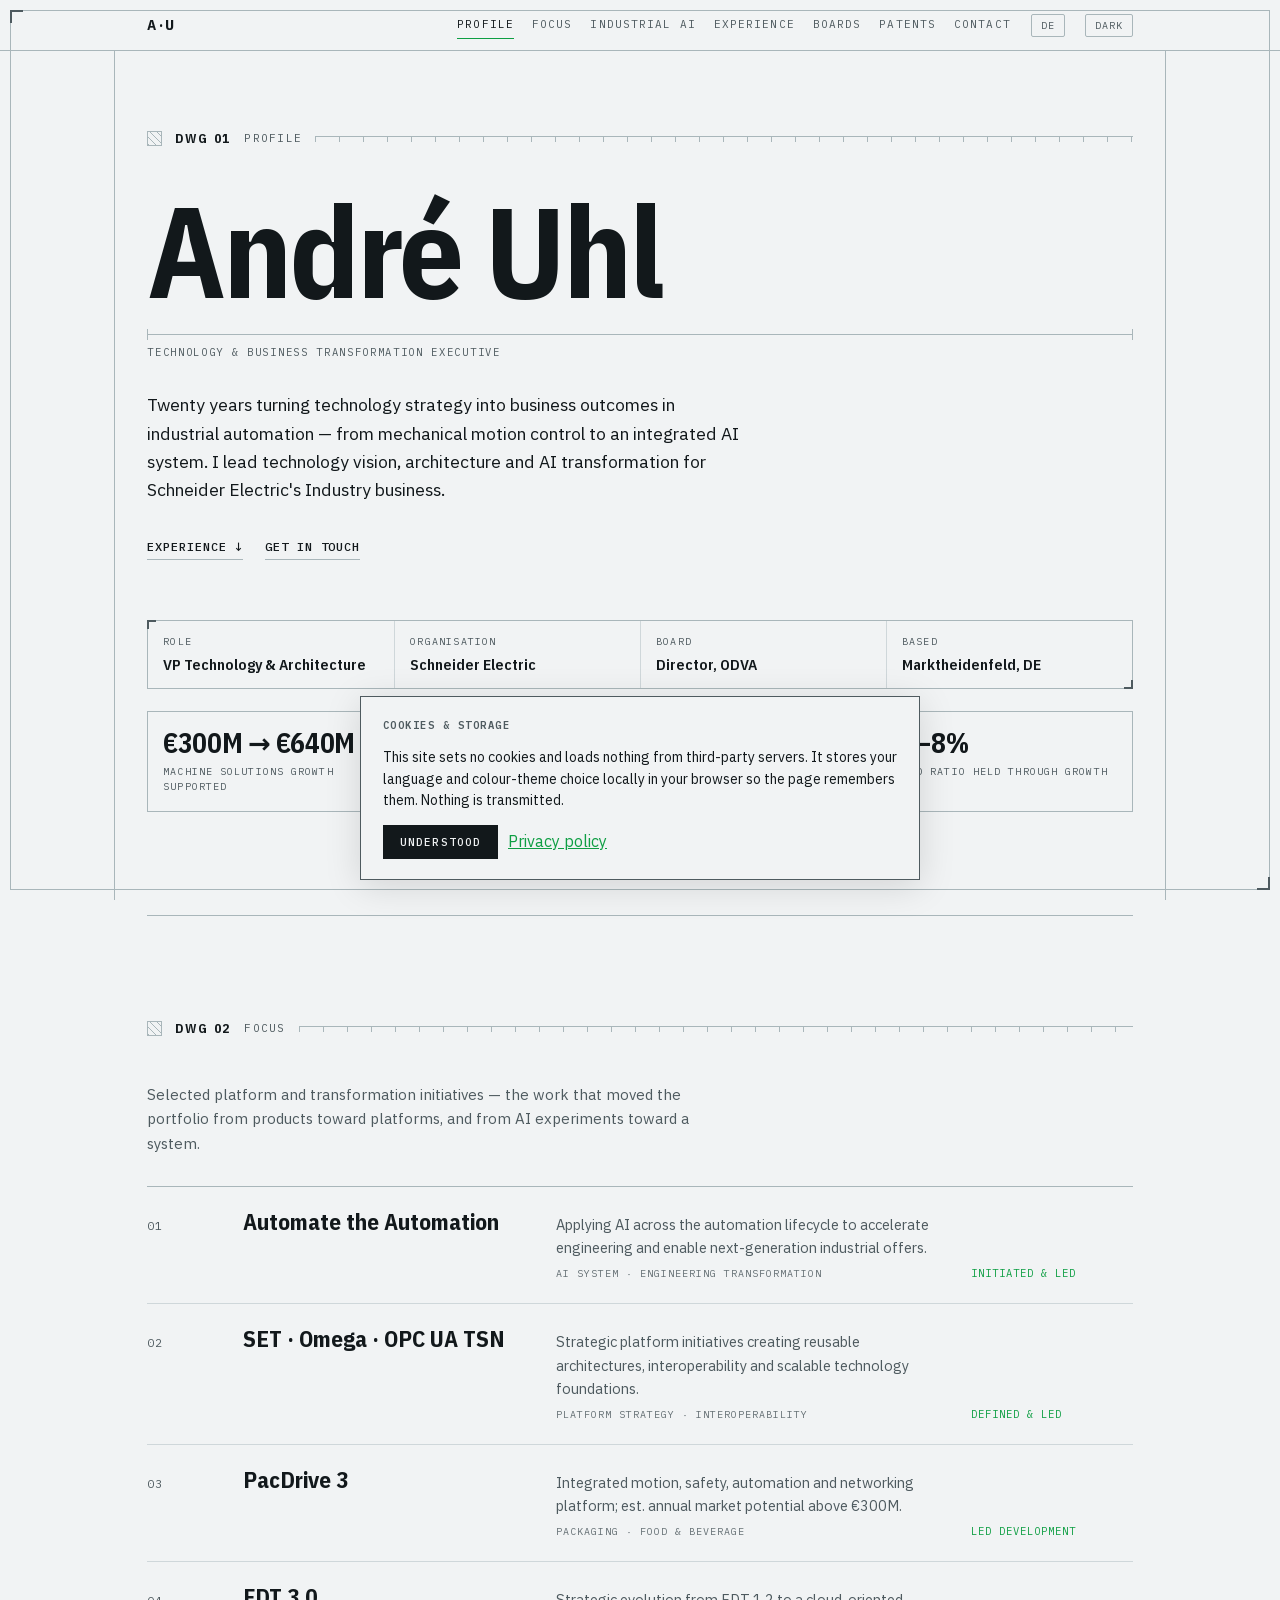
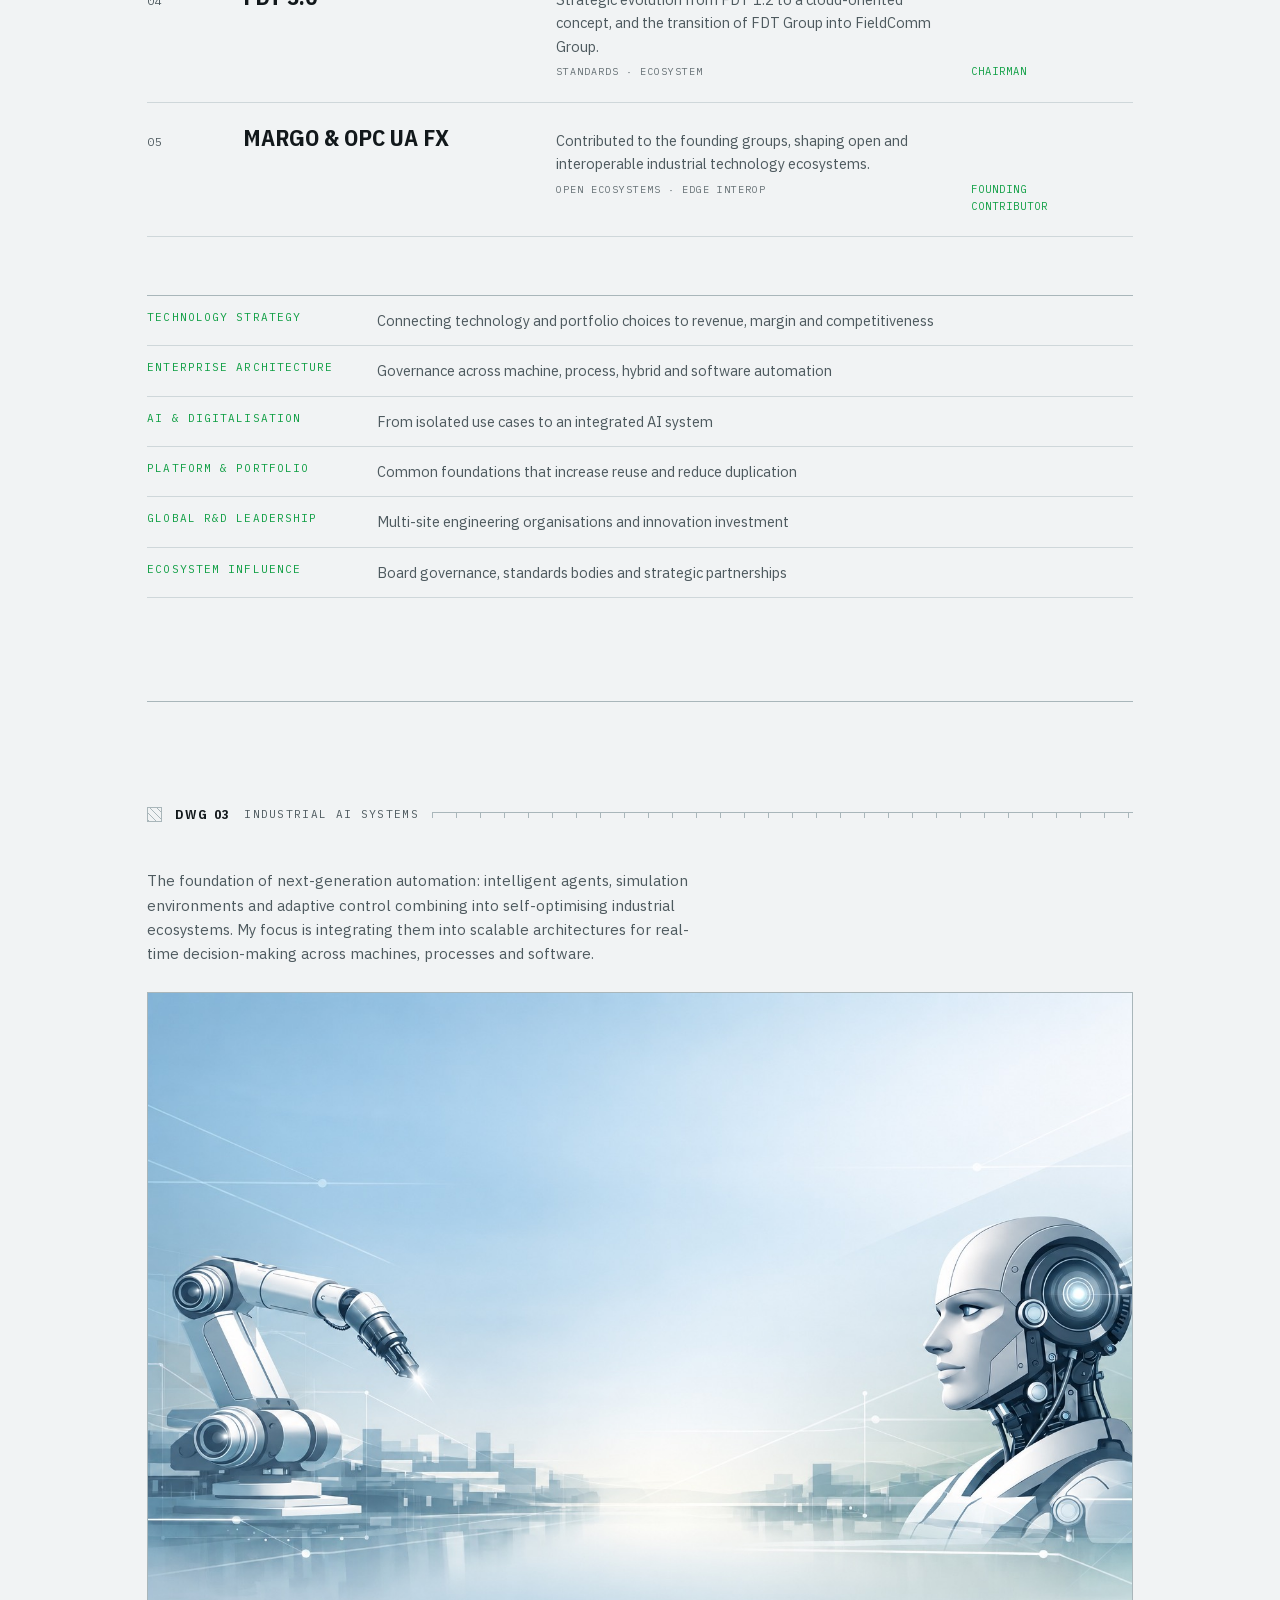
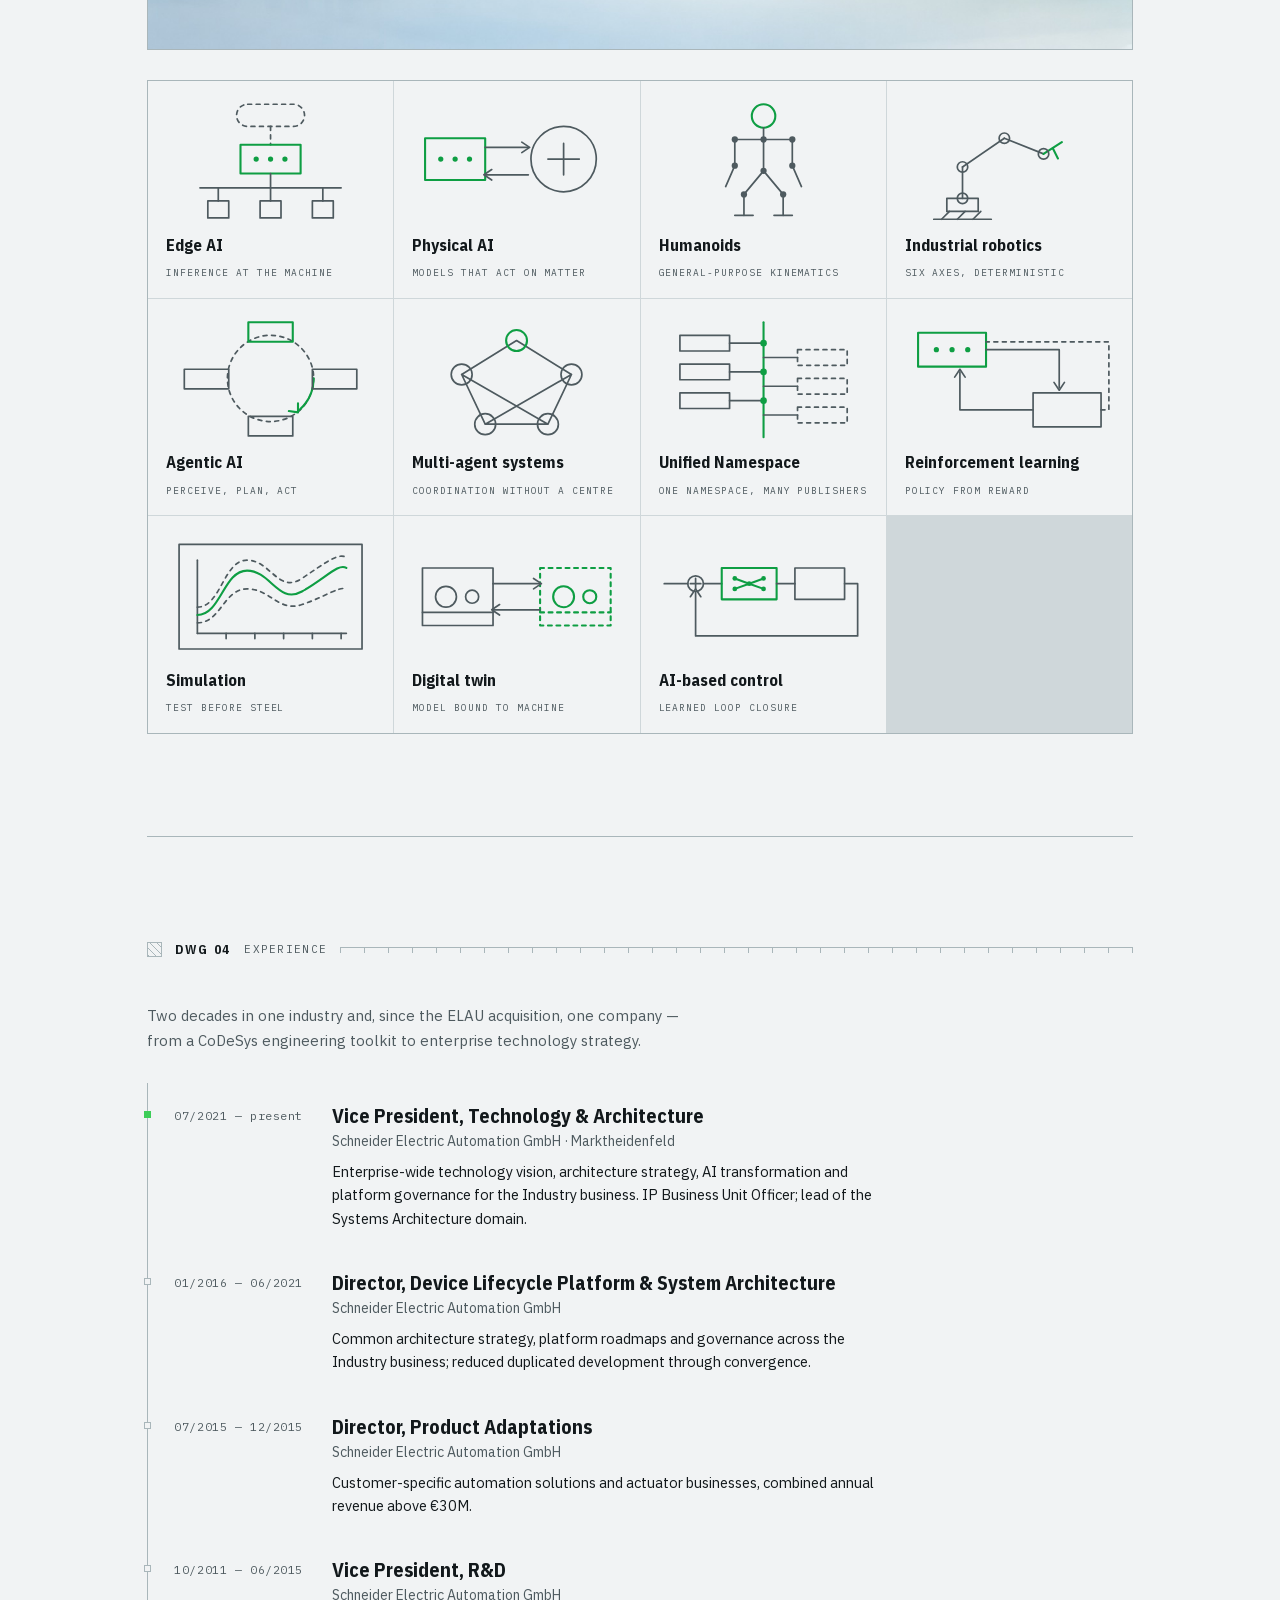
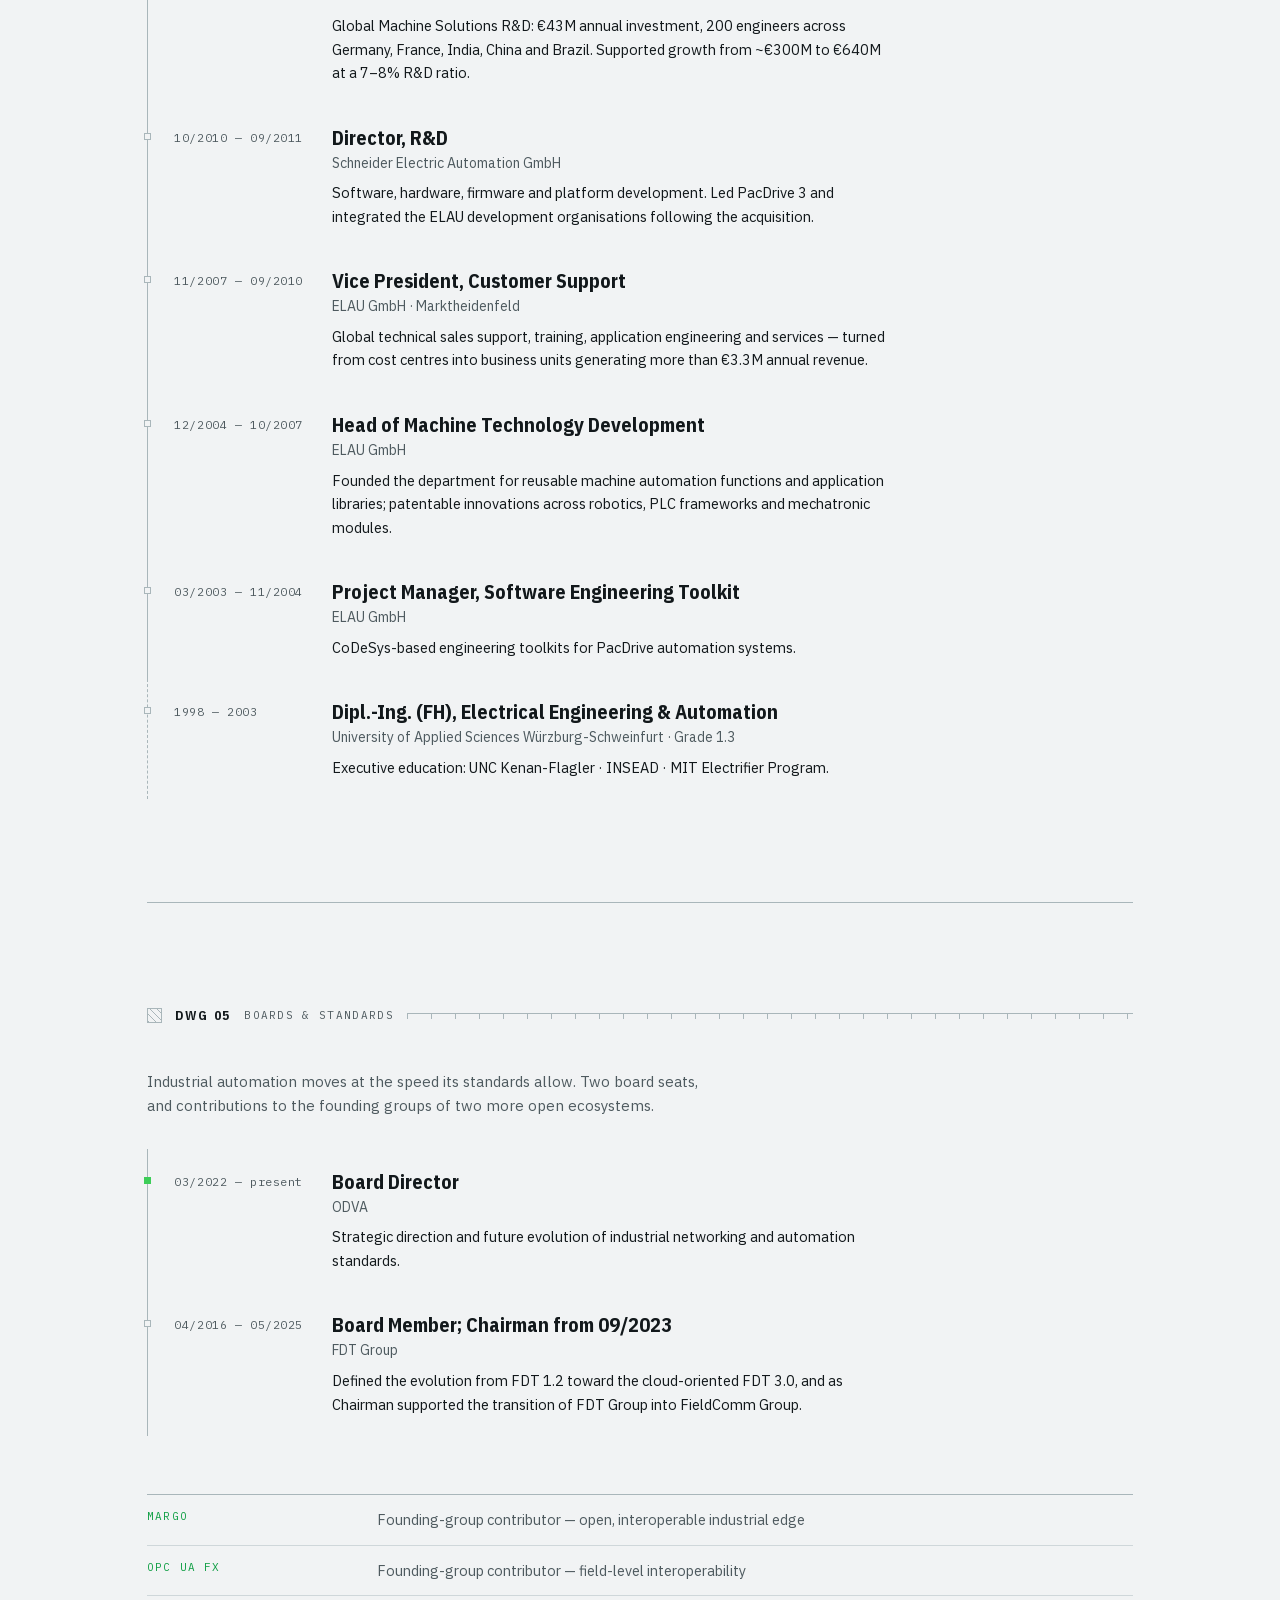
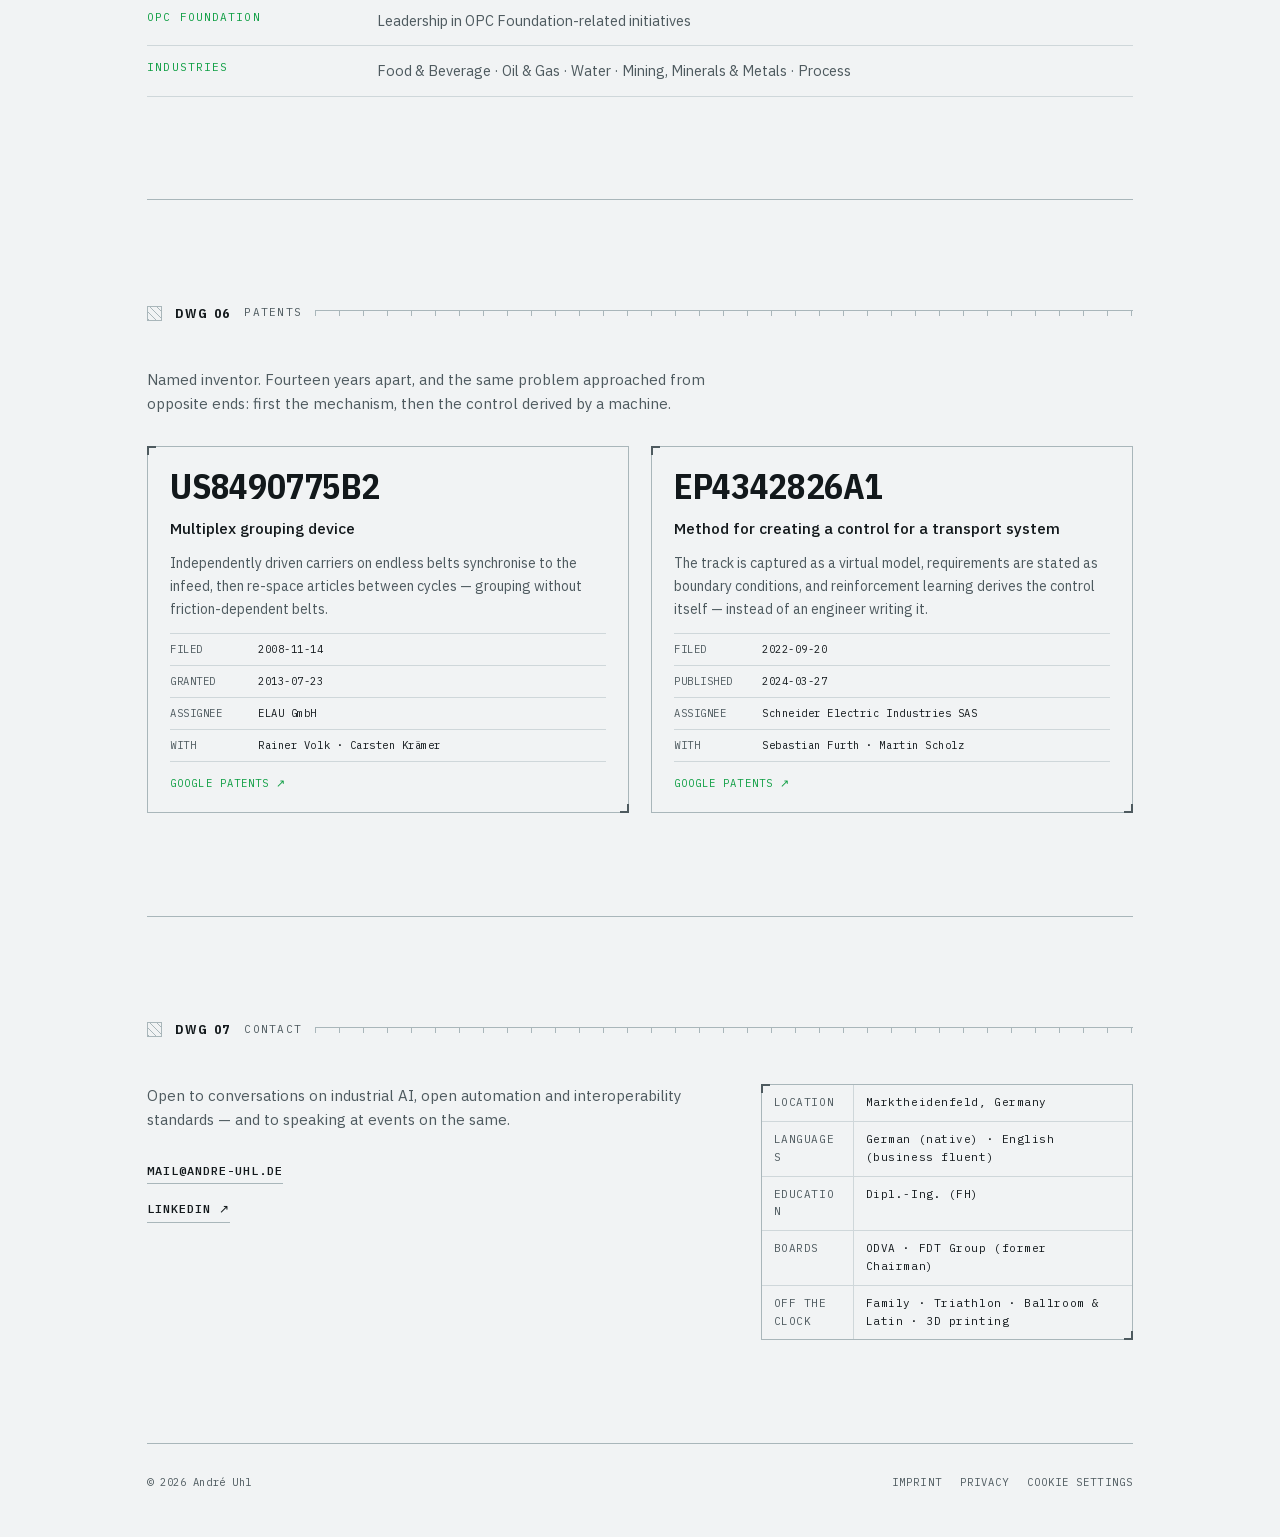
==== commit 2d64f766: "Rework the Industrial AI Systems sheet - Fix diagrams rendering as solid black: fill="none" is now a" ====
--- a/index.html
+++ b/index.html
@@ -29,7 +29,7 @@
 })();
 </script>
 
-<link rel="stylesheet" href="style.css">
+<link rel="stylesheet" href="style.css?v=3">
 
 </head>
 <body>
@@ -57,7 +57,7 @@
     <nav id="nav">
       <a href="#profile">Profile</a>
       <a href="#focus">Focus</a>
-      <a href="#domains">Domains</a>
+      <a href="#domains">Industrial AI</a>
       <a href="#experience">Experience</a>
       <a href="#boards">Boards</a>
       <a href="#patents">Patents</a>
@@ -167,26 +167,33 @@
 
   <!-- ============ 03 · DOMAINS ============ -->
   <section id="domains">
-    <div class="sheet-no"><em aria-hidden="true"></em><b>DWG 03</b><i>Domains</i><u aria-hidden="true"></u></div>
+    <div class="sheet-no"><em aria-hidden="true"></em><b>DWG 03</b><i>Industrial AI Systems</i><u aria-hidden="true"></u></div>
     <p class="lede">
-      The technologies this work runs on — drawn as the schematics they are, not
-      as pictures of them.
+      The foundation of next-generation automation: intelligent agents, simulation
+      environments and adaptive control combining into self-optimising industrial
+      ecosystems. My focus is integrating them into scalable architectures for
+      real-time decision-making across machines, processes and software.
     </p>
 
+    <figure class="dbanner" id="dbanner">
+      <img src="images/industrial-ai.jpg" width="1536" height="1024" loading="lazy" decoding="async"
+           alt="An industrial robot arm facing a humanoid robot across an abstract plant landscape.">
+    </figure>
+
     <div class="dgrid">
       <div class="dcard">
         <figure>
           <svg viewBox="0 0 160 96" role="img" aria-label="Edge AI schematic">
-  <rect class="d ln dash" x="54" y="4" width="52" height="17" rx="8.5"/>
-  <path class="d ln dash" d="M80 21 v14"/>
-  <rect class="d ac" x="57" y="35" width="46" height="22"/>
+  <rect fill="none" class="d ln dash" x="54" y="4" width="52" height="17" rx="8.5"/>
+  <path fill="none" class="d ln dash" d="M80 21 v14"/>
+  <rect fill="none" class="d ac" x="57" y="35" width="46" height="22"/>
   <circle class="dotac" cx="69" cy="46" r="2"/><circle class="dotac" cx="80" cy="46" r="2"/><circle class="dotac" cx="91" cy="46" r="2"/>
-  <path class="d ln" d="M80 57 v11"/>
-  <path class="d ln" d="M26 68 h108"/>
-  <path class="d ln" d="M40 68 v10 M80 68 v10 M120 68 v10"/>
-  <rect class="d ln" x="32" y="78" width="16" height="13"/>
-  <rect class="d ln" x="72" y="78" width="16" height="13"/>
-  <rect class="d ln" x="112" y="78" width="16" height="13"/>
+  <path fill="none" class="d ln" d="M80 57 v11"/>
+  <path fill="none" class="d ln" d="M26 68 h108"/>
+  <path fill="none" class="d ln" d="M40 68 v10 M80 68 v10 M120 68 v10"/>
+  <rect fill="none" class="d ln" x="32" y="78" width="16" height="13"/>
+  <rect fill="none" class="d ln" x="72" y="78" width="16" height="13"/>
+  <rect fill="none" class="d ln" x="112" y="78" width="16" height="13"/>
           </svg>
         </figure>
         <h3>Edge AI</h3>
@@ -195,12 +202,12 @@
       <div class="dcard">
         <figure>
           <svg viewBox="0 0 160 96" role="img" aria-label="Physical AI schematic">
-  <rect class="d ac" x="10" y="30" width="46" height="32"/>
+  <rect fill="none" class="d ac" x="10" y="30" width="46" height="32"/>
   <circle class="dotac" cx="22" cy="46" r="2"/><circle class="dotac" cx="33" cy="46" r="2"/><circle class="dotac" cx="44" cy="46" r="2"/>
-  <circle class="d ln" cx="116" cy="46" r="25"/>
-  <path class="d ln" d="M116 34 v24 M104 46 h24"/>
-  <path class="d ln" d="M56 37 h33"/><path class="d ln" d="M84 33 l6 4 -6 4"/>
-  <path class="d ln" d="M89 58 h-33"/><path class="d ln" d="M61 54 l-6 4 6 4"/>
+  <circle fill="none" class="d ln" cx="116" cy="46" r="25"/>
+  <path fill="none" class="d ln" d="M116 34 v24 M104 46 h24"/>
+  <path fill="none" class="d ln" d="M56 37 h33"/><path fill="none" class="d ln" d="M84 33 l6 4 -6 4"/>
+  <path fill="none" class="d ln" d="M89 58 h-33"/><path fill="none" class="d ln" d="M61 54 l-6 4 6 4"/>
           </svg>
         </figure>
         <h3>Physical AI</h3>
@@ -209,14 +216,14 @@
       <div class="dcard">
         <figure>
           <svg viewBox="0 0 160 96" role="img" aria-label="Humanoids schematic">
-  <circle class="d ac" cx="80" cy="13" r="9"/>
-  <path class="d ln" d="M80 22 v33"/>
-  <path class="d ln" d="M58 31 h44"/>
-  <path class="d ln" d="M58 31 v20 M102 31 v20"/>
-  <path class="d ln" d="M58 51 l-7 16 M102 51 l7 16"/>
-  <path class="d ln" d="M80 55 l-15 18 M80 55 l15 18"/>
-  <path class="d ln" d="M65 73 v16 M95 73 v16"/>
-  <path class="d ln" d="M58 89 h14 M88 89 h14"/>
+  <circle fill="none" class="d ac" cx="80" cy="13" r="9"/>
+  <path fill="none" class="d ln" d="M80 22 v33"/>
+  <path fill="none" class="d ln" d="M58 31 h44"/>
+  <path fill="none" class="d ln" d="M58 31 v20 M102 31 v20"/>
+  <path fill="none" class="d ln" d="M58 51 l-7 16 M102 51 l7 16"/>
+  <path fill="none" class="d ln" d="M80 55 l-15 18 M80 55 l15 18"/>
+  <path fill="none" class="d ln" d="M65 73 v16 M95 73 v16"/>
+  <path fill="none" class="d ln" d="M58 89 h14 M88 89 h14"/>
   <circle class="dot" cx="80" cy="31" r="2.4"/><circle class="dot" cx="58" cy="31" r="2.4"/><circle class="dot" cx="102" cy="31" r="2.4"/>
   <circle class="dot" cx="58" cy="51" r="2.4"/><circle class="dot" cx="102" cy="51" r="2.4"/>
   <circle class="dot" cx="80" cy="55" r="2.4"/><circle class="dot" cx="65" cy="73" r="2.4"/><circle class="dot" cx="95" cy="73" r="2.4"/>
@@ -228,17 +235,17 @@
       <div class="dcard">
         <figure>
           <svg viewBox="0 0 160 96" role="img" aria-label="Industrial robotics schematic">
-  <path class="d ln" d="M22 92 h44"/>
-  <path class="d ln" d="M28 92 l6 -6 M40 92 l6 -6 M52 92 l6 -6"/>
-  <rect class="d ln" x="32" y="76" width="24" height="10"/>
-  <path class="d ln" d="M44 76 v-24"/>
-  <path class="d ln" d="M44 52 l32 -22"/>
-  <path class="d ln" d="M76 30 l30 12"/>
-  <path class="d ac" d="M106 42 l14 -9 M113 37.5 l4 8"/>
-  <circle class="d ln" cx="44" cy="76" r="4"/>
-  <circle class="d ln" cx="44" cy="52" r="4"/>
-  <circle class="d ln" cx="76" cy="30" r="4"/>
-  <circle class="d ln" cx="106" cy="42" r="4"/>
+  <path fill="none" class="d ln" d="M22 92 h44"/>
+  <path fill="none" class="d ln" d="M28 92 l6 -6 M40 92 l6 -6 M52 92 l6 -6"/>
+  <rect fill="none" class="d ln" x="32" y="76" width="24" height="10"/>
+  <path fill="none" class="d ln" d="M44 76 v-24"/>
+  <path fill="none" class="d ln" d="M44 52 l32 -22"/>
+  <path fill="none" class="d ln" d="M76 30 l30 12"/>
+  <path fill="none" class="d ac" d="M106 42 l14 -9 M113 37.5 l4 8"/>
+  <circle fill="none" class="d ln" cx="44" cy="76" r="4"/>
+  <circle fill="none" class="d ln" cx="44" cy="52" r="4"/>
+  <circle fill="none" class="d ln" cx="76" cy="30" r="4"/>
+  <circle fill="none" class="d ln" cx="106" cy="42" r="4"/>
           </svg>
         </figure>
         <h3>Industrial robotics</h3>
@@ -247,13 +254,13 @@
       <div class="dcard">
         <figure>
           <svg viewBox="0 0 160 96" role="img" aria-label="Agentic AI schematic">
-  <circle class="d ln dash" cx="80" cy="47" r="33"/>
-  <path class="d ac" d="M113 47 a33 33 0 0 1 -12 25"/>
-  <path class="d ac" d="M101 66 l0 7 -7 -1"/>
-  <rect class="d ac" x="63" y="4" width="34" height="15"/>
-  <rect class="d ln" x="112" y="40" width="34" height="15"/>
-  <rect class="d ln" x="63" y="76" width="34" height="15"/>
-  <rect class="d ln" x="14" y="40" width="34" height="15"/>
+  <circle fill="none" class="d ln dash" cx="80" cy="47" r="33"/>
+  <path fill="none" class="d ac" d="M113 47 a33 33 0 0 1 -12 25"/>
+  <path fill="none" class="d ac" d="M101 66 l0 7 -7 -1"/>
+  <rect fill="none" class="d ac" x="63" y="4" width="34" height="15"/>
+  <rect fill="none" class="d ln" x="112" y="40" width="34" height="15"/>
+  <rect fill="none" class="d ln" x="63" y="76" width="34" height="15"/>
+  <rect fill="none" class="d ln" x="14" y="40" width="34" height="15"/>
           </svg>
         </figure>
         <h3>Agentic AI</h3>
@@ -262,12 +269,12 @@
       <div class="dcard">
         <figure>
           <svg viewBox="0 0 160 96" role="img" aria-label="Multi-agent systems schematic">
-  <path class="d ln" d="M80 18 L38 44 M80 18 L122 44 M38 44 L56 82 M122 44 L104 82 M56 82 L104 82 M38 44 L104 82 M122 44 L56 82"/>
-  <circle class="d ac" cx="80" cy="18" r="8"/>
-  <circle class="d ln" cx="38" cy="44" r="8"/>
-  <circle class="d ln" cx="122" cy="44" r="8"/>
-  <circle class="d ln" cx="56" cy="82" r="8"/>
-  <circle class="d ln" cx="104" cy="82" r="8"/>
+  <path fill="none" class="d ln" d="M80 18 L38 44 M80 18 L122 44 M38 44 L56 82 M122 44 L104 82 M56 82 L104 82 M38 44 L104 82 M122 44 L56 82"/>
+  <circle fill="none" class="d ac" cx="80" cy="18" r="8"/>
+  <circle fill="none" class="d ln" cx="38" cy="44" r="8"/>
+  <circle fill="none" class="d ln" cx="122" cy="44" r="8"/>
+  <circle fill="none" class="d ln" cx="56" cy="82" r="8"/>
+  <circle fill="none" class="d ln" cx="104" cy="82" r="8"/>
           </svg>
         </figure>
         <h3>Multi-agent systems</h3>
@@ -276,15 +283,15 @@
       <div class="dcard">
         <figure>
           <svg viewBox="0 0 160 96" role="img" aria-label="Unified Namespace schematic">
-  <path class="d ac" d="M80 4 v88"/>
-  <path class="d ln" d="M80 20 h-26 M80 42 h-26 M80 64 h-26"/>
-  <path class="d ln" d="M80 31 h26 M80 53 h26 M80 75 h26"/>
-  <rect class="d ln" x="16" y="14" width="38" height="12"/>
-  <rect class="d ln" x="16" y="36" width="38" height="12"/>
-  <rect class="d ln" x="16" y="58" width="38" height="12"/>
-  <rect class="d ln dash" x="106" y="25" width="38" height="12"/>
-  <rect class="d ln dash" x="106" y="47" width="38" height="12"/>
-  <rect class="d ln dash" x="106" y="69" width="38" height="12"/>
+  <path fill="none" class="d ac" d="M80 4 v88"/>
+  <path fill="none" class="d ln" d="M80 20 h-26 M80 42 h-26 M80 64 h-26"/>
+  <path fill="none" class="d ln" d="M80 31 h26 M80 53 h26 M80 75 h26"/>
+  <rect fill="none" class="d ln" x="16" y="14" width="38" height="12"/>
+  <rect fill="none" class="d ln" x="16" y="36" width="38" height="12"/>
+  <rect fill="none" class="d ln" x="16" y="58" width="38" height="12"/>
+  <rect fill="none" class="d ln dash" x="106" y="25" width="38" height="12"/>
+  <rect fill="none" class="d ln dash" x="106" y="47" width="38" height="12"/>
+  <rect fill="none" class="d ln dash" x="106" y="69" width="38" height="12"/>
   <circle class="dotac" cx="80" cy="20" r="2.5"/><circle class="dotac" cx="80" cy="42" r="2.5"/><circle class="dotac" cx="80" cy="64" r="2.5"/>
           </svg>
         </figure>
@@ -294,11 +301,11 @@
       <div class="dcard">
         <figure>
           <svg viewBox="0 0 160 96" role="img" aria-label="Reinforcement learning schematic">
-  <rect class="d ac" x="10" y="12" width="52" height="26"/>
-  <rect class="d ln" x="98" y="58" width="52" height="26"/>
-  <path class="d ln" d="M62 25 h56 v29"/><path class="d ln" d="M114 50 l4 6 4 -6"/>
-  <path class="d ln" d="M98 71 H42 v-29"/><path class="d ln" d="M38 46 l4 -6 4 6"/>
-  <path class="d ln dash" d="M150 71 h6 v-52 H62"/>
+  <rect fill="none" class="d ac" x="10" y="12" width="52" height="26"/>
+  <rect fill="none" class="d ln" x="98" y="58" width="52" height="26"/>
+  <path fill="none" class="d ln" d="M62 25 h56 v29"/><path fill="none" class="d ln" d="M114 50 l4 6 4 -6"/>
+  <path fill="none" class="d ln" d="M98 71 H42 v-29"/><path fill="none" class="d ln" d="M38 46 l4 -6 4 6"/>
+  <path fill="none" class="d ln dash" d="M150 71 h6 v-52 H62"/>
   <circle class="dotac" cx="24" cy="25" r="2"/><circle class="dotac" cx="36" cy="25" r="2"/><circle class="dotac" cx="48" cy="25" r="2"/>
           </svg>
         </figure>
@@ -308,13 +315,13 @@
       <div class="dcard">
         <figure>
           <svg viewBox="0 0 160 96" role="img" aria-label="Simulation schematic">
-  <rect class="d ln" x="10" y="8" width="140" height="80"/>
-  <path class="d ln" d="M24 76 h114"/>
-  <path class="d ln" d="M24 76 V20"/>
-  <path class="d ln" d="M46 76 v4 M68 76 v4 M90 76 v4 M112 76 v4 M134 76 v4"/>
-  <path class="d ac" d="M24 62 C42 62 44 28 62 28 S86 54 104 44 132 22 138 26"/>
-  <path class="d ln dash" d="M24 68 C42 68 44 42 62 42 S86 60 104 54 132 40 138 42"/>
-  <path class="d ln dash" d="M24 56 C42 56 44 20 62 20 S86 46 104 34 132 14 138 18"/>
+  <rect fill="none" class="d ln" x="10" y="8" width="140" height="80"/>
+  <path fill="none" class="d ln" d="M24 76 h114"/>
+  <path fill="none" class="d ln" d="M24 76 V20"/>
+  <path fill="none" class="d ln" d="M46 76 v4 M68 76 v4 M90 76 v4 M112 76 v4 M134 76 v4"/>
+  <path fill="none" class="d ac" d="M24 62 C42 62 44 28 62 28 S86 54 104 44 132 22 138 26"/>
+  <path fill="none" class="d ln dash" d="M24 68 C42 68 44 42 62 42 S86 60 104 54 132 40 138 42"/>
+  <path fill="none" class="d ln dash" d="M24 56 C42 56 44 20 62 20 S86 46 104 34 132 14 138 18"/>
           </svg>
         </figure>
         <h3>Simulation</h3>
@@ -323,14 +330,14 @@
       <div class="dcard">
         <figure>
           <svg viewBox="0 0 160 96" role="img" aria-label="Digital twin schematic">
-  <rect class="d ln" x="8" y="26" width="54" height="44"/>
-  <circle class="d ln" cx="26" cy="48" r="8"/><circle class="d ln" cx="46" cy="48" r="5"/>
-  <path class="d ln" d="M8 60 h54"/>
-  <rect class="d ac dash" x="98" y="26" width="54" height="44"/>
-  <circle class="d ac" cx="116" cy="48" r="8"/><circle class="d ac" cx="136" cy="48" r="5"/>
-  <path class="d ac dash" d="M98 60 h54"/>
-  <path class="d ln" d="M62 38 h36"/><path class="d ln" d="M93 34 l6 4 -6 4"/>
-  <path class="d ln" d="M98 58 h-36"/><path class="d ln" d="M67 54 l-6 4 6 4"/>
+  <rect fill="none" class="d ln" x="8" y="26" width="54" height="44"/>
+  <circle fill="none" class="d ln" cx="26" cy="48" r="8"/><circle fill="none" class="d ln" cx="46" cy="48" r="5"/>
+  <path fill="none" class="d ln" d="M8 60 h54"/>
+  <rect fill="none" class="d ac dash" x="98" y="26" width="54" height="44"/>
+  <circle fill="none" class="d ac" cx="116" cy="48" r="8"/><circle fill="none" class="d ac" cx="136" cy="48" r="5"/>
+  <path fill="none" class="d ac dash" d="M98 60 h54"/>
+  <path fill="none" class="d ln" d="M62 38 h36"/><path fill="none" class="d ln" d="M93 34 l6 4 -6 4"/>
+  <path fill="none" class="d ln" d="M98 58 h-36"/><path fill="none" class="d ln" d="M67 54 l-6 4 6 4"/>
           </svg>
         </figure>
         <h3>Digital twin</h3>
@@ -339,19 +346,19 @@
       <div class="dcard">
         <figure>
           <svg viewBox="0 0 160 96" role="img" aria-label="AI-based control schematic">
-  <path class="d ln" d="M4 38 h18"/>
-  <circle class="d ln" cx="28" cy="38" r="6"/>
-  <path class="d ln" d="M24 38 h8 M28 34 v8"/>
-  <path class="d ln" d="M34 38 h14"/>
-  <rect class="d ac" x="48" y="26" width="42" height="24"/>
+  <path fill="none" class="d ln" d="M4 38 h18"/>
+  <circle fill="none" class="d ln" cx="28" cy="38" r="6"/>
+  <path fill="none" class="d ln" d="M24 38 h8 M28 34 v8"/>
+  <path fill="none" class="d ln" d="M34 38 h14"/>
+  <rect fill="none" class="d ac" x="48" y="26" width="42" height="24"/>
   <circle class="dotac" cx="58" cy="34" r="1.8"/><circle class="dotac" cx="58" cy="42" r="1.8"/>
   <circle class="dotac" cx="69" cy="38" r="1.8"/>
   <circle class="dotac" cx="80" cy="34" r="1.8"/><circle class="dotac" cx="80" cy="42" r="1.8"/>
-  <path class="d ac" d="M58 34 L69 38 L58 42 M69 38 L80 34 M69 38 L80 42"/>
-  <path class="d ln" d="M90 38 h14"/>
-  <rect class="d ln" x="104" y="26" width="38" height="24"/>
-  <path class="d ln" d="M142 38 h10 v40 H28 v-34"/>
-  <path class="d ln" d="M24 48 l4 -6 4 6"/>
+  <path fill="none" class="d ac" d="M58 34 L69 38 L58 42 M69 38 L80 34 M69 38 L80 42"/>
+  <path fill="none" class="d ln" d="M90 38 h14"/>
+  <rect fill="none" class="d ln" x="104" y="26" width="38" height="24"/>
+  <path fill="none" class="d ln" d="M142 38 h10 v40 H28 v-34"/>
+  <path fill="none" class="d ln" d="M24 48 l4 -6 4 6"/>
           </svg>
         </figure>
         <h3>AI-based control</h3>
@@ -600,6 +607,23 @@
   mqD.addEventListener('change', label);
 
   document.getElementById('yr').textContent = new Date().getFullYear();
+
+  /* On phones the banner is cropped to a single subject, alternating per visit. */
+  (function () {
+    var b = document.getElementById('dbanner');
+    if (!b) return;
+    function pick() {
+      if (window.matchMedia('(max-width: 760px)').matches) {
+        if (!b.className.match(/crop-/)) {
+          b.classList.add(Math.random() < 0.5 ? 'crop-arm' : 'crop-humanoid');
+        }
+      } else {
+        b.classList.remove('crop-arm', 'crop-humanoid');
+      }
+    }
+    pick();
+    window.addEventListener('resize', pick);
+  })();
 
   /* ---- configuration ----------------------------------------- */
   /* Flip to true only when a real analytics tool is added. The notice then
@@ -713,8 +737,6 @@
     "Family · Triathlon · Ballroom & Latin · 3D printing": "Familie · Triathlon · Standard & Latein · 3D-Druck",
     "Imprint": "Impressum",
     "Privacy": "Datenschutz",
-    "Domains": "Domänen",
-    "The technologies this work runs on — drawn as the schematics they are, not as pictures of them.": "Die Technologien, auf denen diese Arbeit läuft — gezeichnet als das, was sie sind: Schemata, keine Bilder davon.",
     "Edge AI": "Edge-KI",
     "Inference at the machine": "Inferenz an der Maschine",
     "Physical AI": "Physische KI",
@@ -736,7 +758,10 @@
     "Digital twin": "Digitaler Zwilling",
     "Model bound to machine": "Modell an Maschine gebunden",
     "AI-based control": "KI-basierte Regelung",
-    "Learned loop closure": "Gelernter Regelkreis"
+    "Learned loop closure": "Gelernter Regelkreis",
+    "Industrial AI": "Industrielle KI",
+    "Industrial AI Systems": "Industrielle KI-Systeme",
+    "The foundation of next-generation automation: intelligent agents, simulation environments and adaptive control combining into self-optimising industrial ecosystems. My focus is integrating them into scalable architectures for real-time decision-making across machines, processes and software.": "Die Grundlage der Automatisierung der nächsten Generation: intelligente Agenten, Simulationsumgebungen und adaptive Regelung, die sich zu selbstoptimierenden industriellen Ökosystemen verbinden. Mein Fokus liegt darauf, sie in skalierbare Architekturen zu integrieren — für Echtzeit-Entscheidungen über Maschinen, Prozesse und Software hinweg."
   };
 
   var UI = {
--- a/style.css
+++ b/style.css
@@ -539,3 +539,24 @@
 .dot    { fill: var(--ink-soft); stroke: none; }
 .dotac  { fill: var(--accent); stroke: none; }
 .wash   { fill: var(--accent-wash); stroke: none; }
+
+/* ---------- domain banner image ------------------------------ */
+
+.dbanner { margin: 26px 0 0; border: 1px solid var(--line-strong); overflow: hidden; }
+.dbanner img { display: block; width: 100%; height: auto; }
+
+/* The source image is bright; hold it back a little on the dark ground. */
+:root[data-theme="dark"] .dbanner img { filter: brightness(.82) contrast(1.04); }
+@media (prefers-color-scheme: dark) {
+  :root:not([data-theme="light"]) .dbanner img { filter: brightness(.82) contrast(1.04); }
+}
+
+/* On a phone the full frame is mostly empty sky, so crop to one subject —
+   the arm or the humanoid, chosen per visit. */
+@media (max-width: 760px) {
+  /* A taller box crops harder horizontally under object-fit:cover — at 340px
+     only ~57% of the frame is visible, enough to isolate one subject. */
+  .dbanner img { height: 340px; object-fit: cover; object-position: 50% 50%; }
+  .dbanner.crop-arm img      { object-position: 2% 56%; }
+  .dbanner.crop-humanoid img { object-position: 97% 46%; }
+}
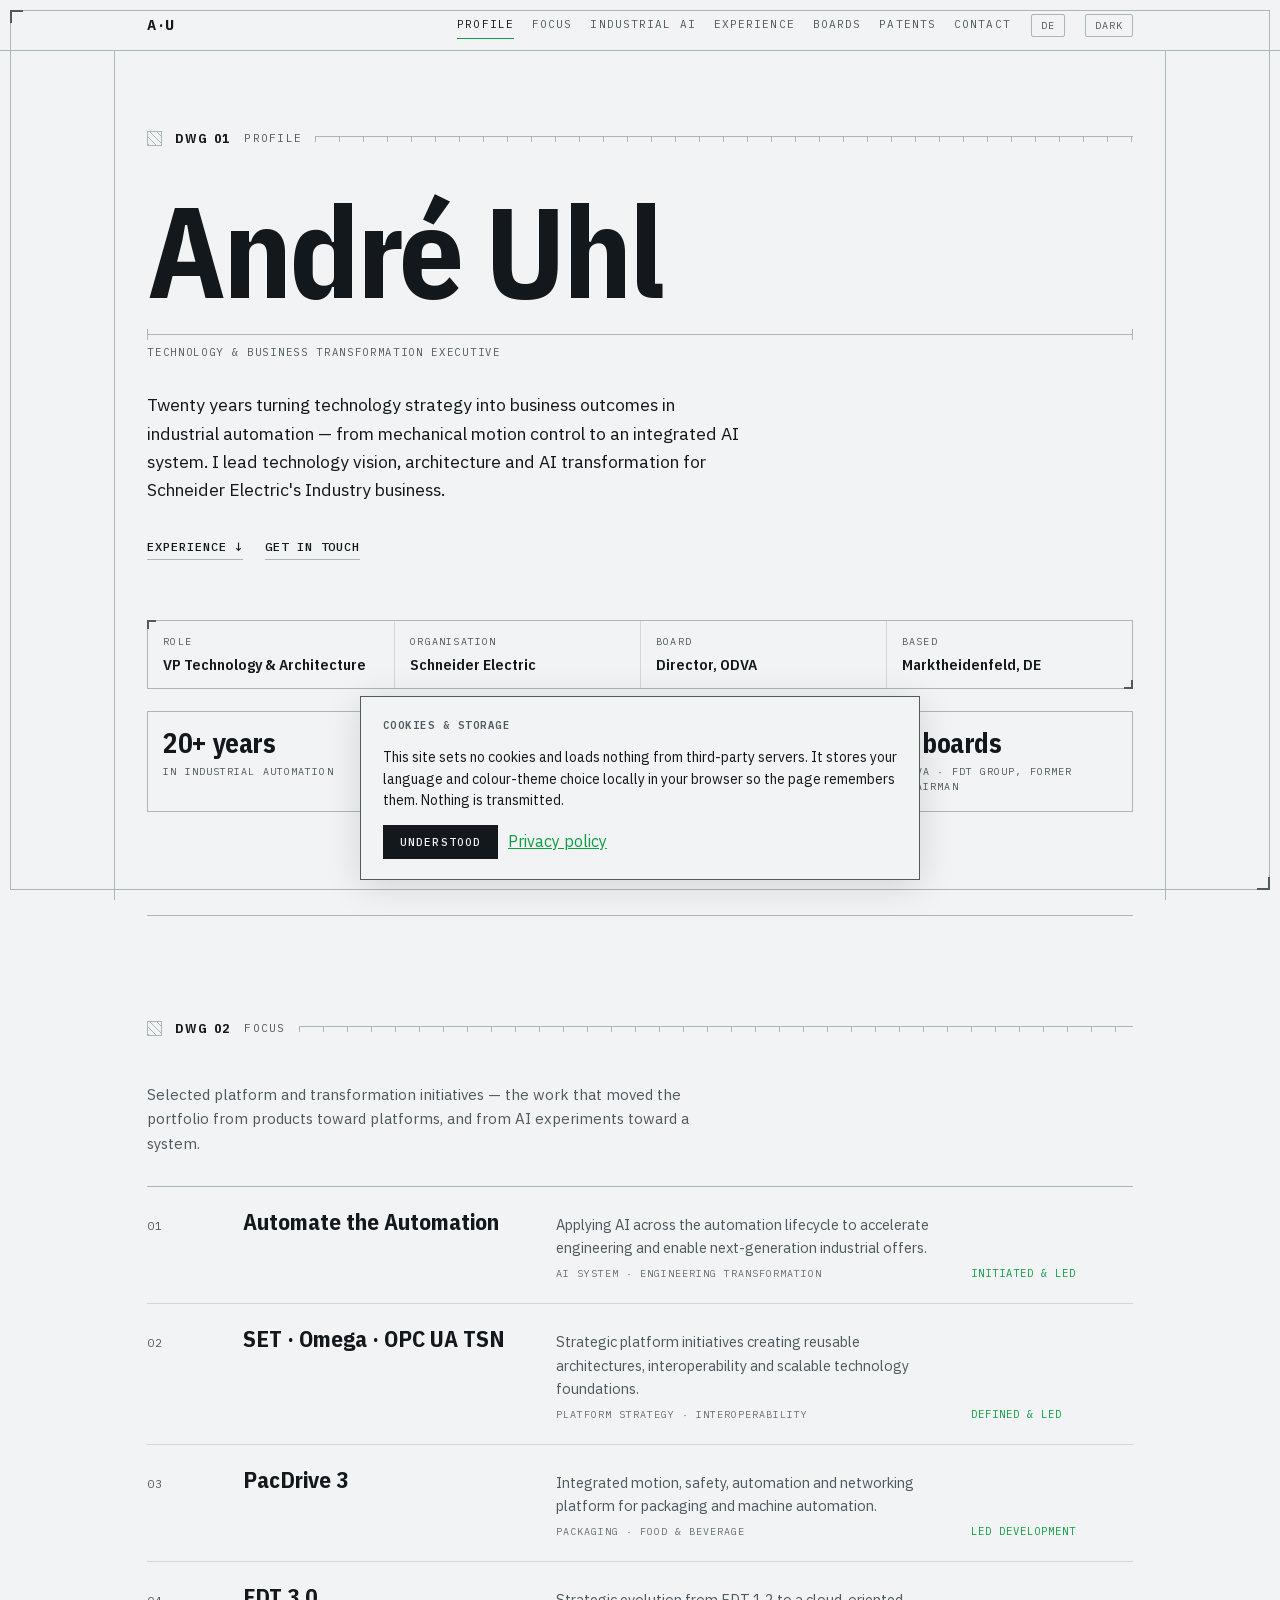
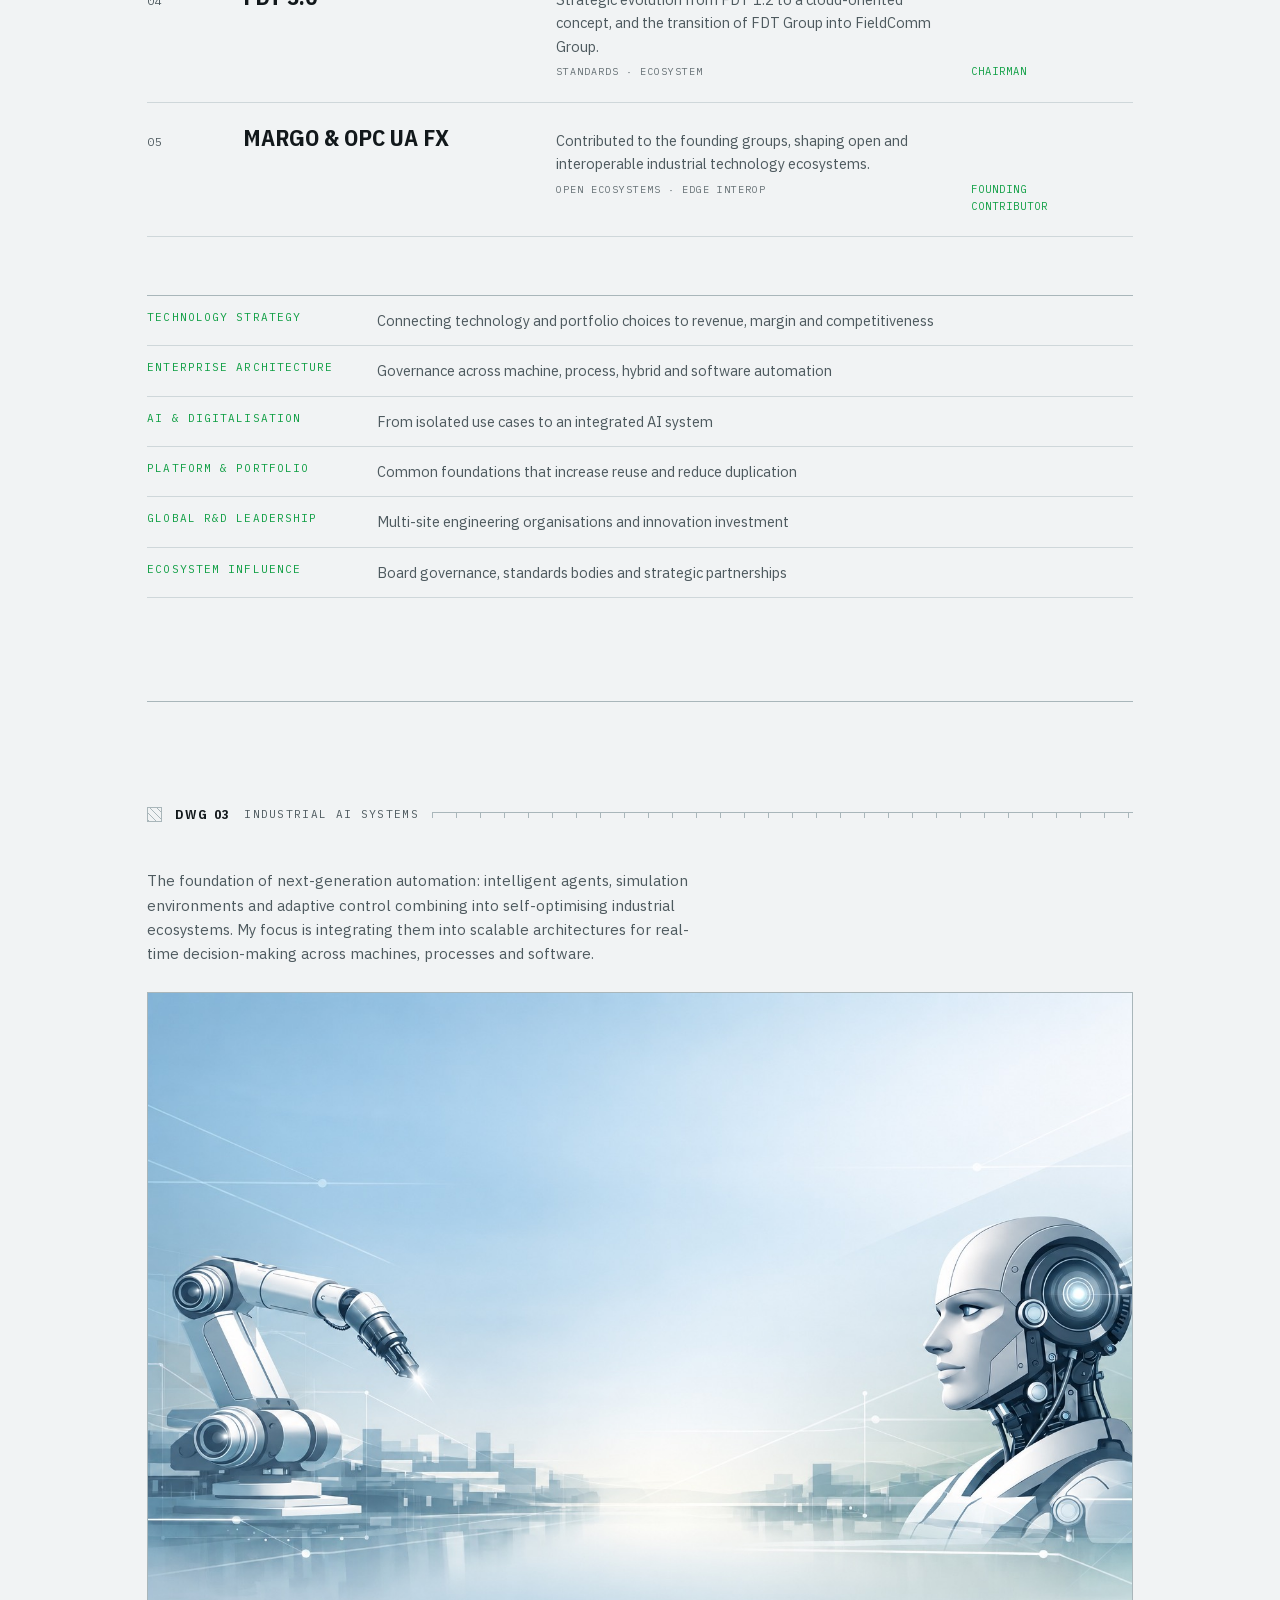
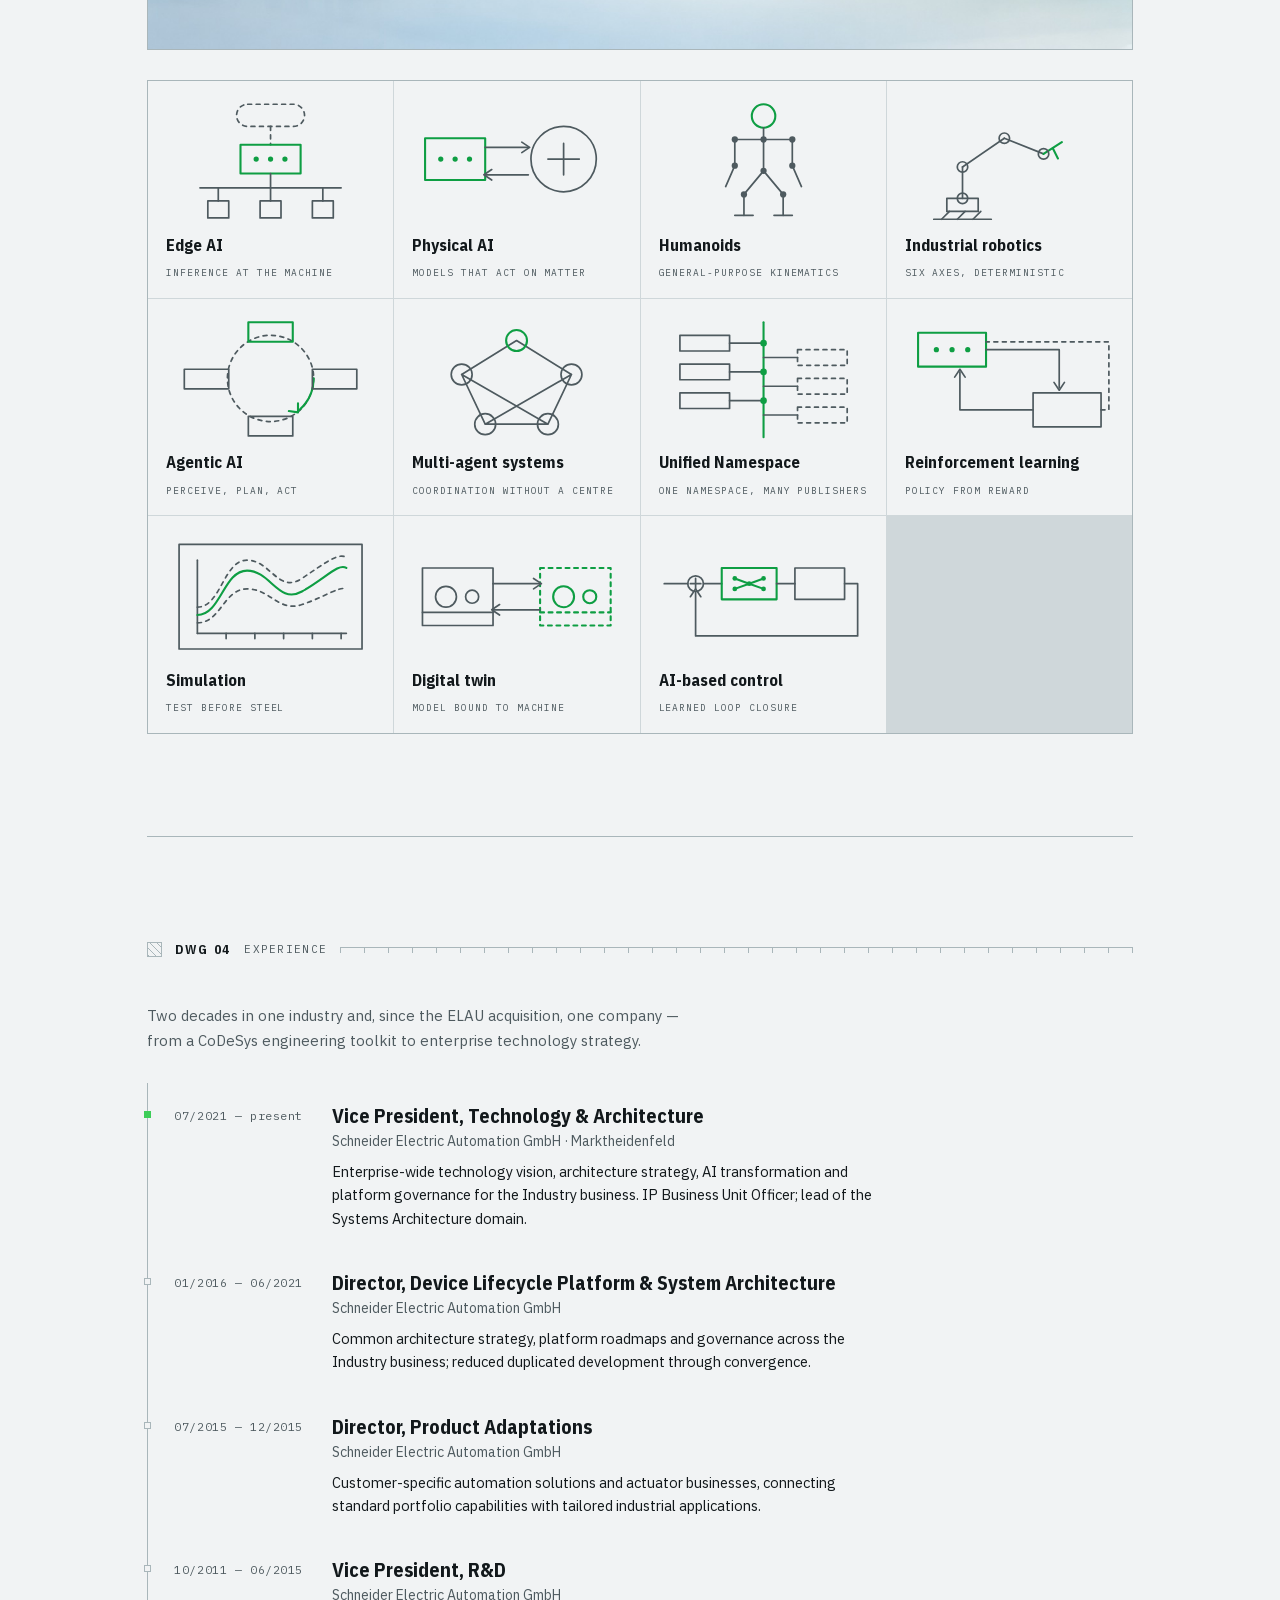
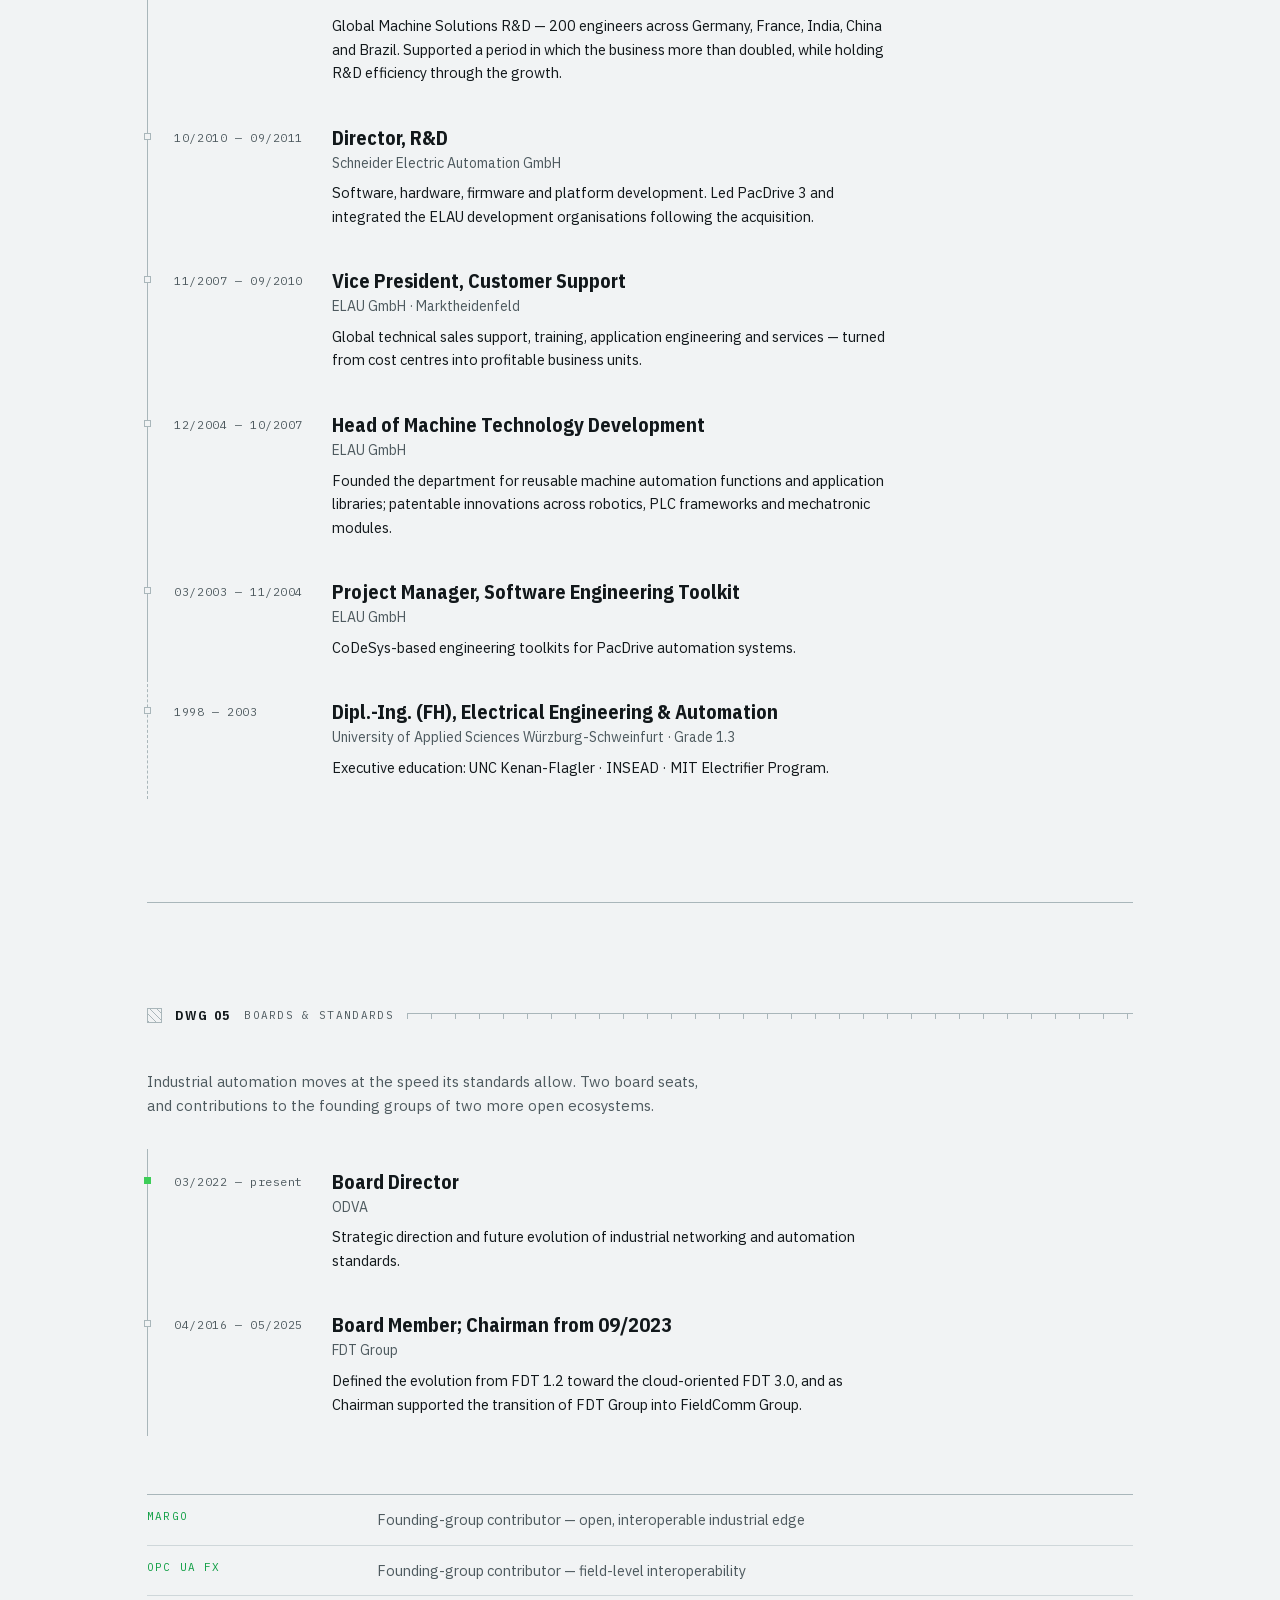
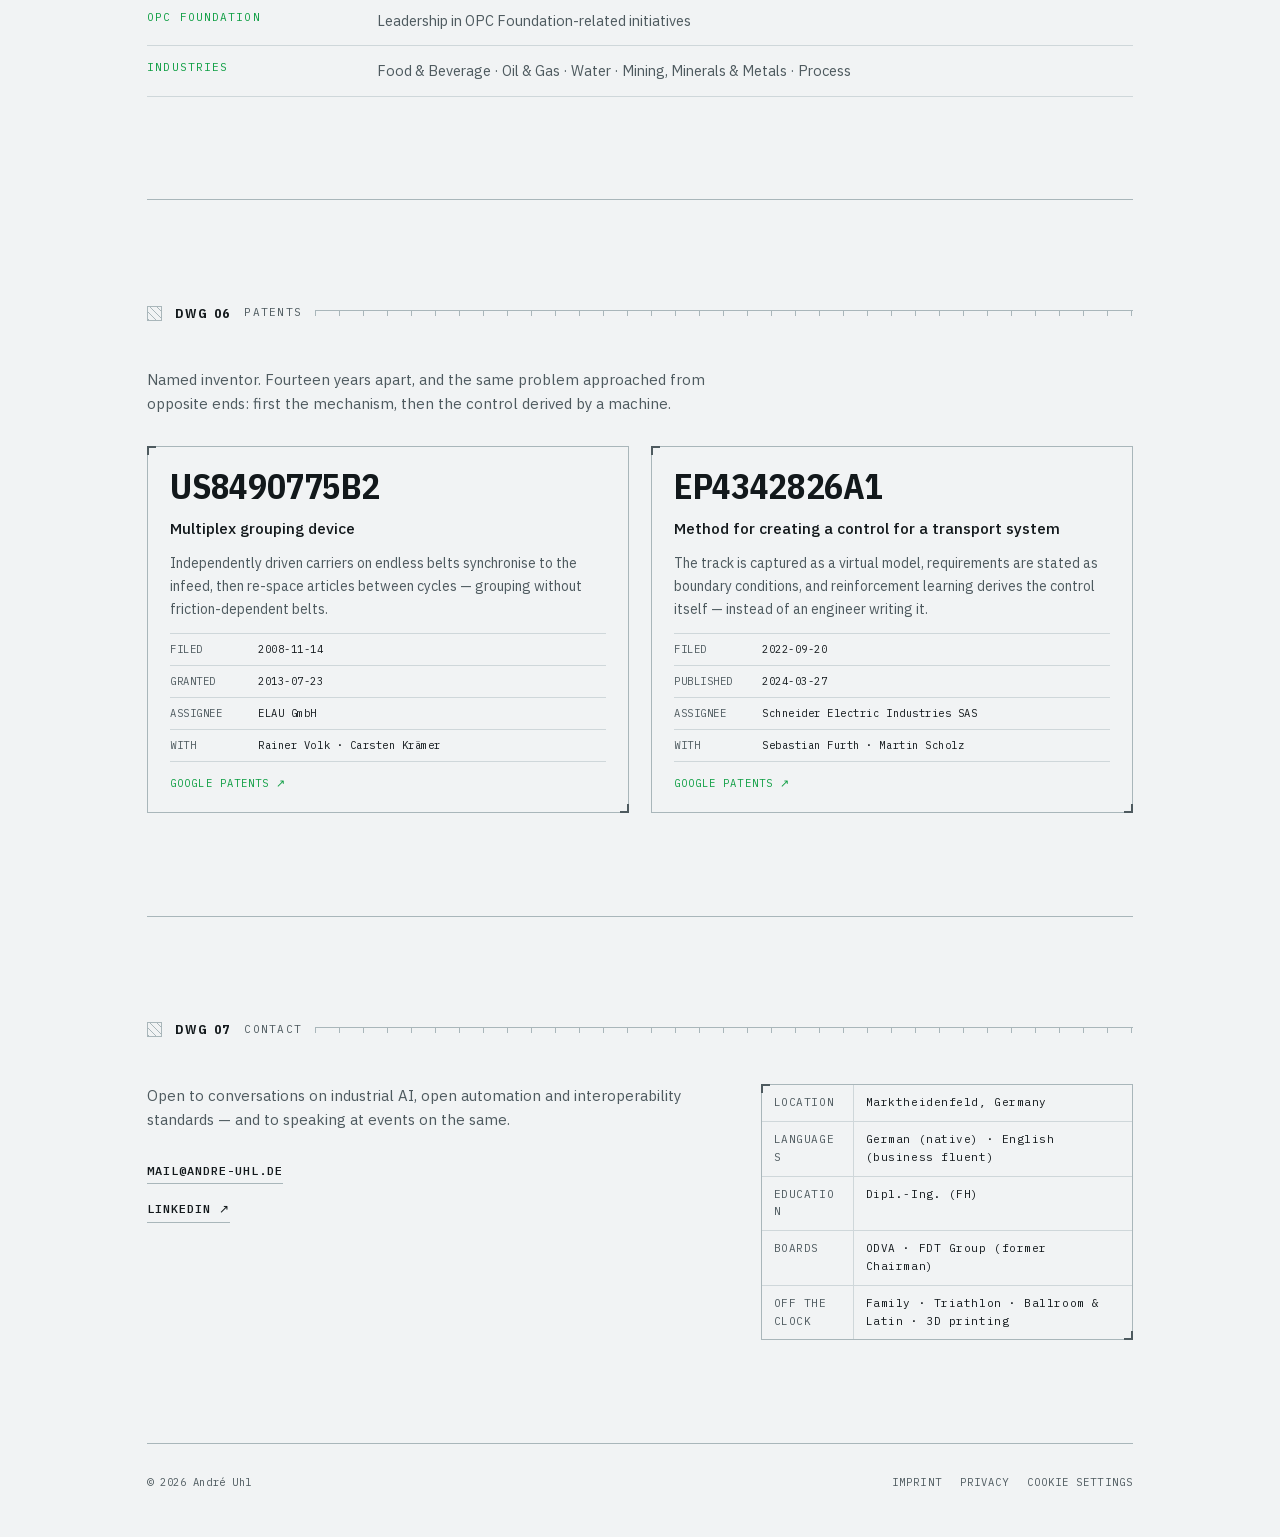
==== commit 2e6fc7a1: "Replace internal financial figures with relative phrasing Schneider's public Trust Charter (section " ====
--- a/index.html
+++ b/index.html
@@ -101,10 +101,10 @@
     </dl>
 
     <div class="metrics">
-      <div><b>€300M → €640M</b><span>Machine Solutions growth supported</span></div>
-      <div><b>€43M</b><span>Annual R&amp;D investment directed</span></div>
+      <div><b>20+ years</b><span>In industrial automation</span></div>
+      <div><b>Doubled</b><span>Machine Solutions business growth supported</span></div>
       <div><b>200 / 5</b><span>Engineers led, across five countries</span></div>
-      <div><b>7–8%</b><span>R&amp;D ratio held through growth</span></div>
+      <div><b>2 boards</b><span>ODVA · FDT Group, former Chairman</span></div>
     </div>
   </section>
 
@@ -134,7 +134,7 @@
       <div class="prow">
         <span class="p-item">03</span>
         <span class="p-name">PacDrive 3</span>
-        <span class="p-desc">Integrated motion, safety, automation and networking platform; est. annual market potential above €300M.</span>
+        <span class="p-desc">Integrated motion, safety, automation and networking platform for packaging and machine automation.</span>
         <span class="p-spec">Packaging · Food &amp; Beverage</span>
         <span class="p-stat">Led development</span>
       </div>
@@ -397,7 +397,7 @@
         <span>
           <span class="t-role">Director, Product Adaptations</span>
           <span class="t-org">Schneider Electric Automation GmbH</span>
-          <span class="t-note">Customer-specific automation solutions and actuator businesses, combined annual revenue above €30M.</span>
+          <span class="t-note">Customer-specific automation solutions and actuator businesses, connecting standard portfolio capabilities with tailored industrial applications.</span>
         </span>
       </div>
       <div class="trow">
@@ -405,7 +405,7 @@
         <span>
           <span class="t-role">Vice President, R&amp;D</span>
           <span class="t-org">Schneider Electric Automation GmbH</span>
-          <span class="t-note">Global Machine Solutions R&amp;D: €43M annual investment, 200 engineers across Germany, France, India, China and Brazil. Supported growth from ~€300M to €640M at a 7–8% R&amp;D ratio.</span>
+          <span class="t-note">Global Machine Solutions R&amp;D — 200 engineers across Germany, France, India, China and Brazil. Supported a period in which the business more than doubled, while holding R&amp;D efficiency through the growth.</span>
         </span>
       </div>
       <div class="trow">
@@ -421,7 +421,7 @@
         <span>
           <span class="t-role">Vice President, Customer Support</span>
           <span class="t-org">ELAU GmbH · Marktheidenfeld</span>
-          <span class="t-note">Global technical sales support, training, application engineering and services — turned from cost centres into business units generating more than €3.3M annual revenue.</span>
+          <span class="t-note">Global technical sales support, training, application engineering and services — turned from cost centres into profitable business units.</span>
         </span>
       </div>
       <div class="trow">
@@ -650,10 +650,7 @@
     "Organisation": "Unternehmen",
     "Board": "Gremium",
     "Based": "Standort",
-    "Machine Solutions growth supported": "Begleitetes Wachstum Machine Solutions",
-    "Annual R&D investment directed": "Verantwortetes F&E-Budget p. a.",
     "Engineers led, across five countries": "Geführte Ingenieure in fünf Ländern",
-    "R&D ratio held through growth": "F&E-Quote über das Wachstum gehalten",
     "Selected platform and transformation initiatives — the work that moved the portfolio from products toward platforms, and from AI experiments toward a system.": "Ausgewählte Plattform- und Transformationsinitiativen — die Arbeit, die das Portfolio von Produkten zu Plattformen geführt hat und von KI-Experimenten zu einem System.",
     "Applying AI across the automation lifecycle to accelerate engineering and enable next-generation industrial offers.": "KI über den gesamten Automatisierungslebenszyklus, um Engineering zu beschleunigen und Angebote der nächsten Generation zu ermöglichen.",
     "AI system · Engineering transformation": "KI-System · Engineering-Transformation",
@@ -661,7 +658,7 @@
     "Strategic platform initiatives creating reusable architectures, interoperability and scalable technology foundations.": "Strategische Plattforminitiativen für wiederverwendbare Architekturen, Interoperabilität und skalierbare Technologiegrundlagen.",
     "Platform strategy · Interoperability": "Plattformstrategie · Interoperabilität",
     "Defined & led": "Definiert & geleitet",
-    "Integrated motion, safety, automation and networking platform; est. annual market potential above €300M.": "Integrierte Plattform für Motion, Safety, Automatisierung und Netzwerk; geschätztes Marktpotenzial über €300M p. a.",
+    "Integrated motion, safety, automation and networking platform for packaging and machine automation.": "Integrierte Plattform für Motion, Safety, Automatisierung und Netzwerk für Verpackung und Maschinenautomatisierung.",
     "Packaging · Food & Beverage": "Verpackung · Food & Beverage",
     "Led development": "Entwicklung geleitet",
     "Strategic evolution from FDT 1.2 to a cloud-oriented concept, and the transition of FDT Group into FieldComm Group.": "Strategische Weiterentwicklung von FDT 1.2 zu einem cloud-orientierten Konzept und Überführung der FDT Group in die FieldComm Group.",
@@ -690,13 +687,12 @@
     "Director, Device Lifecycle Platform & System Architecture": "Director, Device Lifecycle Platform & Systemarchitektur",
     "Common architecture strategy, platform roadmaps and governance across the Industry business; reduced duplicated development through convergence.": "Gemeinsame Architekturstrategie, Plattform-Roadmaps und Governance im Industriegeschäft; weniger Doppelentwicklung durch Konvergenz.",
     "Director, Product Adaptations": "Director, Produktanpassungen",
-    "Customer-specific automation solutions and actuator businesses, combined annual revenue above €30M.": "Kundenspezifische Automatisierungslösungen und Aktuatorik-Geschäfte mit einem Jahresumsatz von über €30M.",
+    "Customer-specific automation solutions and actuator businesses, connecting standard portfolio capabilities with tailored industrial applications.": "Kundenspezifische Automatisierungslösungen und Aktuatorik-Geschäfte — Verbindung von Standardportfolio und maßgeschneiderten industriellen Anwendungen.",
     "Vice President, R&D": "Vice President, F&E",
-    "Global Machine Solutions R&D: €43M annual investment, 200 engineers across Germany, France, India, China and Brazil. Supported growth from ~€300M to €640M at a 7–8% R&D ratio.": "Globale F&E für Machine Solutions: €43M Jahresbudget, 200 Ingenieure in Deutschland, Frankreich, Indien, China und Brasilien. Wachstum von ~€300M auf €640M bei einer F&E-Quote von 7–8 % begleitet.",
     "Director, R&D": "Director, F&E",
     "Software, hardware, firmware and platform development. Led PacDrive 3 and integrated the ELAU development organisations following the acquisition.": "Software-, Hardware-, Firmware- und Plattformentwicklung. Leitung von PacDrive 3 und Integration der ELAU-Entwicklungsorganisationen nach der Übernahme.",
     "Vice President, Customer Support": "Vice President, Kundenservice",
-    "Global technical sales support, training, application engineering and services — turned from cost centres into business units generating more than €3.3M annual revenue.": "Globaler technischer Vertriebssupport, Schulung, Applikationstechnik und Services — von Kostenstellen zu Geschäftseinheiten mit über €3,3M Jahresumsatz entwickelt.",
+    "Global technical sales support, training, application engineering and services — turned from cost centres into profitable business units.": "Globaler technischer Vertriebssupport, Schulung, Applikationstechnik und Services — von Kostenstellen zu profitablen Geschäftseinheiten entwickelt.",
     "Head of Machine Technology Development": "Leiter Maschinentechnologie-Entwicklung",
     "Founded the department for reusable machine automation functions and application libraries; patentable innovations across robotics, PLC frameworks and mechatronic modules.": "Aufbau der Abteilung für wiederverwendbare Maschinenautomatisierungsfunktionen und Applikationsbibliotheken; patentfähige Innovationen in Robotik, SPS-Frameworks und mechatronischen Modulen.",
     "Project Manager, Software Engineering Toolkit": "Projektleiter, Software Engineering Toolkit",
@@ -761,7 +757,14 @@
     "Learned loop closure": "Gelernter Regelkreis",
     "Industrial AI": "Industrielle KI",
     "Industrial AI Systems": "Industrielle KI-Systeme",
-    "The foundation of next-generation automation: intelligent agents, simulation environments and adaptive control combining into self-optimising industrial ecosystems. My focus is integrating them into scalable architectures for real-time decision-making across machines, processes and software.": "Die Grundlage der Automatisierung der nächsten Generation: intelligente Agenten, Simulationsumgebungen und adaptive Regelung, die sich zu selbstoptimierenden industriellen Ökosystemen verbinden. Mein Fokus liegt darauf, sie in skalierbare Architekturen zu integrieren — für Echtzeit-Entscheidungen über Maschinen, Prozesse und Software hinweg."
+    "The foundation of next-generation automation: intelligent agents, simulation environments and adaptive control combining into self-optimising industrial ecosystems. My focus is integrating them into scalable architectures for real-time decision-making across machines, processes and software.": "Die Grundlage der Automatisierung der nächsten Generation: intelligente Agenten, Simulationsumgebungen und adaptive Regelung, die sich zu selbstoptimierenden industriellen Ökosystemen verbinden. Mein Fokus liegt darauf, sie in skalierbare Architekturen zu integrieren — für Echtzeit-Entscheidungen über Maschinen, Prozesse und Software hinweg.",
+    "20+ years": "20+ Jahre",
+    "In industrial automation": "In der industriellen Automatisierung",
+    "Doubled": "Verdoppelt",
+    "Machine Solutions business growth supported": "Begleitetes Wachstum des Machine-Solutions-Geschäfts",
+    "2 boards": "2 Gremien",
+    "ODVA · FDT Group, former Chairman": "ODVA · FDT Group, ehem. Vorsitzender",
+    "Global Machine Solutions R&D — 200 engineers across Germany, France, India, China and Brazil. Supported a period in which the business more than doubled, while holding R&D efficiency through the growth.": "Globale F&E für Machine Solutions — 200 Ingenieure in Deutschland, Frankreich, Indien, China und Brasilien. Begleitung einer Phase, in der sich das Geschäft mehr als verdoppelte, bei gehaltener F&E-Effizienz."
   };
 
   var UI = {
